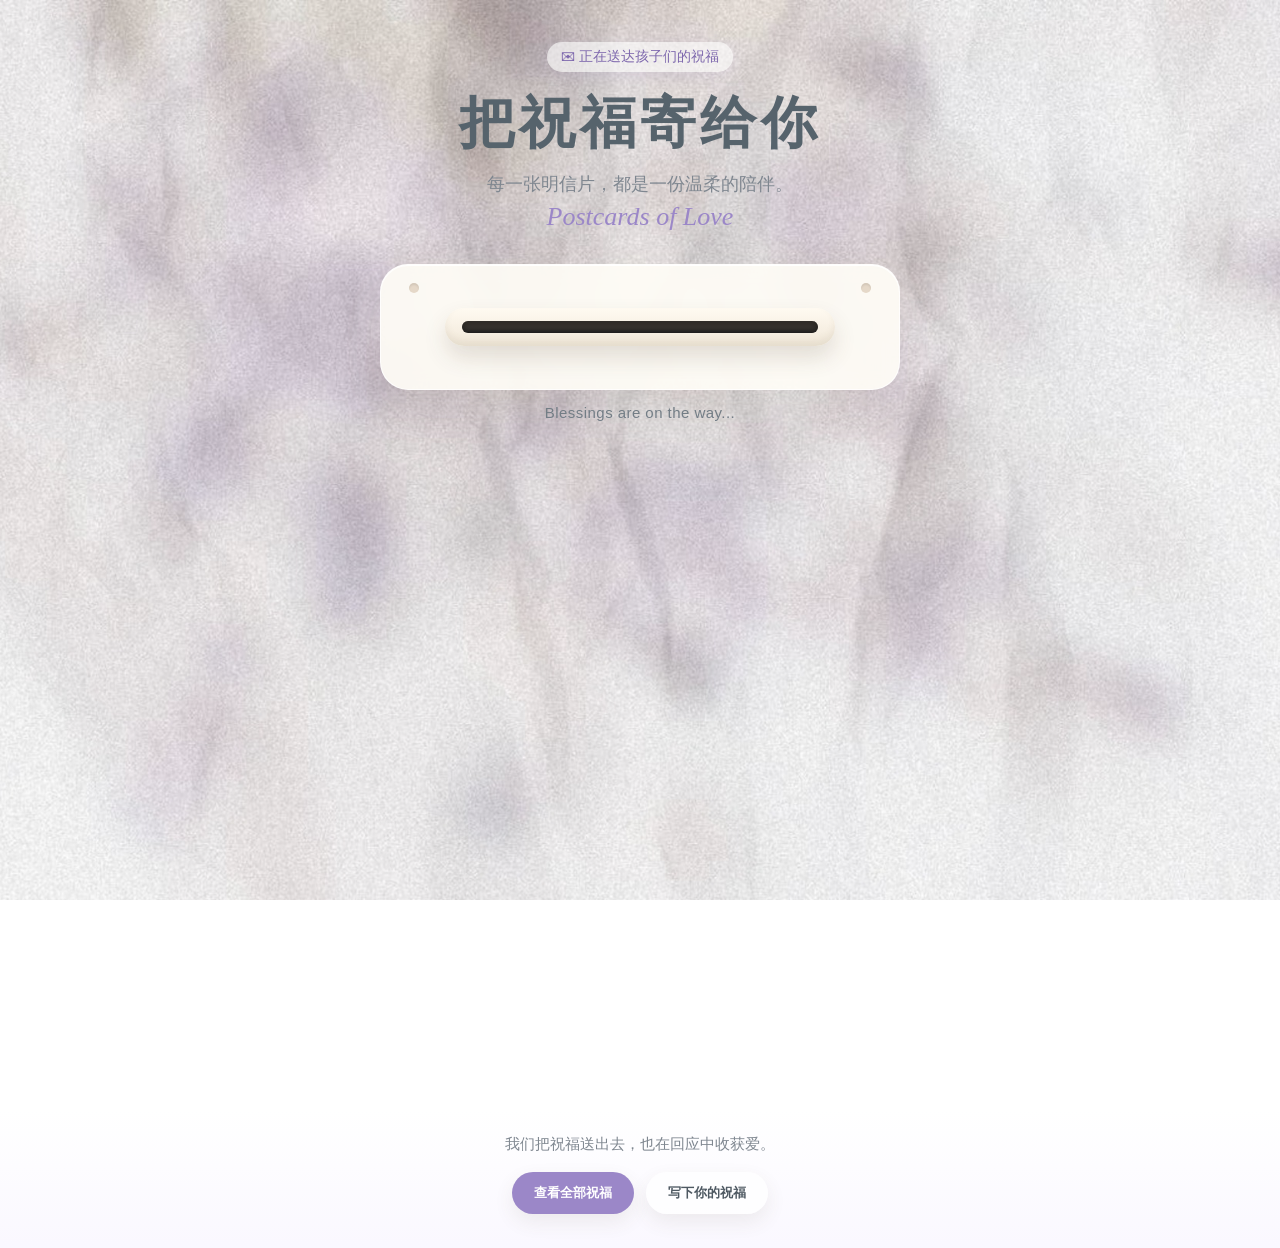
==== index.html @ 049746bd "Rename index.html.html to index.html" ====
<!DOCTYPE html>
<html lang="zh-CN">
<head>
  <meta charset="UTF-8" />
  <meta name="viewport" content="width=device-width, initial-scale=1.0, maximum-scale=1.0, user-scalable=no" />
  <title>儿童祝福明信片展示｜GitHub版</title>
  <style>
    :root {
      --bg-start: #fff8ef;
      --bg-mid: #f9e6ee;
      --bg-end: #e8f5ff;
      --text-main: #4e5962;
      --text-soft: #7f8790;
      --paper: #fffdf8;
      --accent: #9b87c8;
      --accent-2: #c7b8e8;
      --accent-deep: #7d67ad;
      --accent-light: #efe8fb;
      --shadow: 0 22px 50px rgba(91, 75, 56, .15), 0 8px 18px rgba(91, 75, 56, .08);
    }

    * { box-sizing: border-box; margin: 0; padding: 0; }
    html, body { min-height: 100%; }
    body {
      font-family: "Microsoft YaHei", "PingFang SC", "Noto Sans SC", Arial, sans-serif;
      color: var(--text-main);
      min-height: 100vh;
      overflow-x: hidden;
      background:
        linear-gradient(rgba(255,255,255,.18), rgba(255,255,255,.26)),
        url("images/background.jpg") center center / cover no-repeat fixed;
    }

    .bg-decorations {
      display: none;
    }
    .float {
      position: absolute;
      opacity: .36;
      font-size: clamp(18px, 3vw, 34px);
      animation: drift 11s ease-in-out infinite alternate;
    }
    .float:nth-child(1) { top: 14%; left: 8%; animation-delay: 0s; }
    .float:nth-child(2) { top: 24%; right: 12%; animation-delay: 1.2s; }
    .float:nth-child(3) { bottom: 23%; left: 12%; animation-delay: 2.4s; }
    .float:nth-child(4) { bottom: 30%; right: 17%; animation-delay: 3.6s; }
    .cloud {
      position: absolute; width: 160px; height: 54px; border-radius: 999px;
      background: rgba(255,255,255,.68); filter: blur(1px);
    }
    .cloud::before, .cloud::after { content: ""; position: absolute; background: inherit; border-radius: 50%; }
    .cloud::before { width: 70px; height: 70px; left: 28px; top: -30px; }
    .cloud::after { width: 86px; height: 86px; left: 78px; top: -42px; }
    .cloud.one { top: 11%; left: 15%; animation: cloudMove 18s ease-in-out infinite alternate; }
    .cloud.two { top: 20%; right: 8%; transform: scale(.65); animation: cloudMove 21s ease-in-out infinite alternate-reverse; }

    @keyframes drift {
      from { transform: translate3d(0, 0, 0) rotate(-4deg); }
      to { transform: translate3d(20px, -18px, 0) rotate(5deg); }
    }
    @keyframes cloudMove {
      from { transform: translateX(0) scale(var(--s, 1)); }
      to { transform: translateX(42px) scale(var(--s, 1)); }
    }

    .page { position: relative; z-index: 1; min-height: 100vh; display: flex; flex-direction: column; }
    header { text-align: center; padding: 42px 20px 16px; }
    .eyebrow {
      display: inline-flex; gap: 8px; align-items: center;
      padding: 6px 14px; border-radius: 999px; background: rgba(255,255,255,.6);
      color: var(--accent-deep); font-size: 14px; margin-bottom: 14px;
      box-shadow: 0 4px 14px rgba(155, 135, 200, .16);
    }
    h1 {
      font-size: clamp(32px, 5vw, 56px);
      font-weight: 700;
      letter-spacing: .08em;
      color: #56636c;
      margin-bottom: 10px;
    }
    .subtitle { color: var(--text-soft); font-size: clamp(15px, 2vw, 18px); }
    .english {
      margin-top: 6px;
      font-family: Georgia, "Times New Roman", serif;
      font-style: italic;
      color: var(--accent);
      font-size: clamp(18px, 3vw, 26px);
    }

    .mailbox-container {
      width: 100%; display: flex; flex-direction: column; align-items: center;
      position: relative; z-index: 5; margin-top: 16px;
    }
    .mailbox-board {
      width: min(520px, 86vw); height: 126px; border-radius: 28px;
      background: rgba(255,253,247,.9);
      border: 1px solid rgba(255,255,255,.8);
      box-shadow: 0 20px 50px rgba(99,84,62,.12), inset 0 1px 0 rgba(255,255,255,.95);
      position: relative; display: flex; align-items: center; justify-content: center;
      backdrop-filter: blur(8px);
    }
    .mailbox-board::before, .mailbox-board::after {
      content:""; position:absolute; top: 18px; width: 10px; height: 10px; border-radius: 50%;
      background: #e5d8c8; box-shadow: inset 0 2px 2px rgba(0,0,0,.08);
    }
    .mailbox-board::before { left: 28px; }
    .mailbox-board::after { right: 28px; }
    .slot {
      width: min(390px, 68vw); height: 38px; border-radius: 999px;
      background: linear-gradient(to bottom, #fffaf1, #f1e8d9);
      box-shadow: 0 12px 22px rgba(95,76,54,.16), inset 0 -5px 7px rgba(105,83,61,.08);
      display: flex; align-items: center; justify-content: center;
      position: relative;
    }
    .slot::after {
      content:""; width: calc(100% - 34px); height: 12px; border-radius: 999px;
      background: linear-gradient(to bottom, #554d45, #1f1e1d);
      box-shadow: inset 0 4px 5px rgba(0,0,0,.45);
    }
    .mailbox-text {
      margin-top: 14px; color: #74808a; font-size: 15px; letter-spacing: .03em;
    }

    .stage {
      position: relative; width: 100%; min-height: 690px; flex: 1; overflow: hidden;
      display: flex; justify-content: center;
    }
    .postcard {
      position: absolute;
      left: 50%; top: 0;
      width: min(520px, 88vw);
      background: var(--paper);
      border-radius: 18px;
      padding: 18px 18px 42px;
      box-shadow: var(--shadow);
      opacity: 0;
      transform: translateX(-50%) translateY(-110px) scale(.84) rotate(0deg);
      overflow: hidden;
      border: 1px solid rgba(255,255,255,.86);
      animation: postcardFlow 6.4s cubic-bezier(.2,.75,.24,1) forwards;
    }
    .postcard::before {
      content:""; position:absolute; inset:0; pointer-events:none; opacity:.22;
      background-image:
        radial-gradient(rgba(96, 72, 49, .18) .8px, transparent .8px),
        linear-gradient(120deg, rgba(255,255,255,.55), transparent 45%, rgba(255,232,196,.26));
      background-size: 8px 8px, 100% 100%;
      mix-blend-mode: multiply;
    }
    .postcard:hover { animation-play-state: paused; transform: translateX(-50%) translateY(96px) scale(1.02) rotate(var(--rot, 1deg)) !important; }
    @keyframes postcardFlow {
      0% { opacity: 0; transform: translateX(-50%) translateY(-120px) scale(.78) rotate(0deg); filter: blur(2px); }
      18% { opacity: 1; transform: translateX(-50%) translateY(42px) scale(.94) rotate(calc(var(--rot) * .55)); filter: blur(0); }
      35% { opacity: 1; transform: translateX(-50%) translateY(96px) scale(1) rotate(var(--rot)); }
      68% { opacity: 1; transform: translateX(-50%) translateY(110px) scale(1) rotate(var(--rot)); }
      100% { opacity: 0; transform: translateX(-50%) translateY(385px) scale(.9) rotate(calc(var(--rot) * 1.6)); filter: blur(.8px); }
    }
    .postcard-img-container {
      position: relative;
      width: 100%;
      aspect-ratio: 4 / 3;
      min-height: 260px;
      background: linear-gradient(135deg, #f7edf0, #eaf5fb);
      border-radius: 12px;
      overflow: hidden;
      display: flex;
      align-items: center;
      justify-content: center;
      box-shadow: inset 0 0 0 1px rgba(255,255,255,.75), inset 0 0 24px rgba(0,0,0,.04);
    }
    /* 竖版明信片适配：加载图片后 JS 会自动给容器添加 portrait-image 类，避免被裁切 */
    .postcard-img-container.portrait-image {
      aspect-ratio: auto;
      height: clamp(360px, 56vh, 520px);
    }
    .postcard-img-container.landscape-image {
      aspect-ratio: 4 / 3;
      height: auto;
    }
    .postcard-img-container img {
      width: 100%;
      height: 100%;
      object-fit: contain; /* 关键：完整显示图片，不裁切竖版明信片 */
      object-position: center;
      display: block;
      position: relative;
      z-index: 2;
    }
    .placeholder {
      position: absolute; inset: 0; display: flex; flex-direction: column; align-items: center; justify-content: center;
      gap: 10px; color: #aeb7bf; font-size: 14px; z-index: 1;
    }
    .placeholder .icon { font-size: 34px; }
    .caption-line {
      position: absolute; left: 22px; right: 22px; bottom: 13px;
      display: flex; justify-content: space-between; align-items: center;
      color: #848b91; font-size: 13px; letter-spacing: .04em;
    }
    .stamp {
      border: 1px dashed rgba(155,135,200,.75); color: var(--accent-deep); border-radius: 8px;
      padding: 4px 8px; font-size: 12px; background: rgba(255,255,255,.46);
    }

    footer {
      position: relative; z-index: 6;
      text-align: center; padding: 24px 18px 34px;
      background: linear-gradient(to top, rgba(248,245,255,.72), transparent);
    }
    .footer-text { color: var(--text-soft); font-size: 15px; margin-bottom: 18px; }
    .btn-group { display: flex; flex-wrap: wrap; justify-content: center; gap: 12px; }
    .btn {
      border: 0; border-radius: 999px; padding: 12px 22px; cursor: pointer;
      font-weight: 700; color: var(--text-main); background: rgba(255,255,255,.76);
      box-shadow: 0 8px 20px rgba(93,74,52,.09); transition: .25s ease;
    }
    .btn:hover { transform: translateY(-2px); box-shadow: 0 14px 26px rgba(93,74,52,.13); }
    .btn-primary { background: var(--accent); color: #fff; }

    .modal {
      position: fixed; inset: 0; z-index: 100; background: rgba(250,247,255,.96);
      opacity: 0; pointer-events: none; transition: opacity .28s ease;
      display: flex; flex-direction: column;
    }
    .modal.active { opacity: 1; pointer-events: auto; }
    .modal-header {
      height: 72px; display: flex; align-items: center; justify-content: space-between;
      padding: 0 24px; background: rgba(255,255,255,.76); box-shadow: 0 4px 16px rgba(0,0,0,.05);
    }
    .modal-header h2 { font-size: 22px; color: #56636c; }
    .close-btn { border: 0; background: #fff; border-radius: 50%; width: 42px; height: 42px; font-size: 22px; cursor: pointer; color: #6d747a; }
    .gallery-grid {
      overflow-y: auto; padding: 28px;
      display: grid; grid-template-columns: repeat(auto-fill, minmax(230px, 1fr)); gap: 24px;
    }
    .gallery-card {
      background: var(--paper); border-radius: 16px; padding: 12px 12px 34px;
      box-shadow: 0 16px 32px rgba(91,75,56,.12);
      position: relative; transition: transform .25s ease;
    }
    .gallery-card:hover { transform: translateY(-4px) rotate(.6deg); }
    .gallery-card .postcard-img-container { border-radius: 10px; min-height: 180px; }
    .gallery-card .postcard-img-container.portrait-image { height: 330px; min-height: 330px; }
    .gallery-card .caption-line { left: 14px; right: 14px; bottom: 9px; }

    .tips {
      display:none;
      margin: 12px auto 0;
      width: min(720px, 90vw);
      padding: 10px 14px;
      background: rgba(255,255,255,.6);
      border: 1px solid rgba(255,255,255,.8);
      border-radius: 14px;
      color: #8a7e73;
      font-size: 13px;
      line-height: 1.7;
    }

    @media (max-width: 760px) {
      header { padding-top: 32px; }
      .mailbox-board { height: 106px; border-radius: 22px; }
      .stage { min-height: 590px; }
      .postcard { width: min(330px, 86vw); padding: 12px 12px 34px; border-radius: 14px; }
      @keyframes postcardFlow {
        0% { opacity: 0; transform: translateX(-50%) translateY(-105px) scale(.78) rotate(0deg); filter: blur(2px); }
        18% { opacity: 1; transform: translateX(-50%) translateY(38px) scale(.94) rotate(calc(var(--rot) * .55)); filter: blur(0); }
        35% { opacity: 1; transform: translateX(-50%) translateY(78px) scale(1) rotate(var(--rot)); }
        68% { opacity: 1; transform: translateX(-50%) translateY(92px) scale(1) rotate(var(--rot)); }
        100% { opacity: 0; transform: translateX(-50%) translateY(330px) scale(.9) rotate(calc(var(--rot) * 1.6)); filter: blur(.8px); }
      }
      .postcard-img-container.portrait-image { height: min(56vh, 430px); min-height: 330px; }
      .gallery-card .postcard-img-container.portrait-image { height: 230px; min-height: 230px; }
      .gallery-grid { padding: 18px; grid-template-columns: repeat(auto-fill, minmax(155px, 1fr)); gap: 16px; }
      .caption-line { font-size: 11px; }
    }
  </style>
</head>
<body>
  <main class="page">
    <header>
      <div class="eyebrow">✉ 正在送达孩子们的祝福</div>
      <h1>把祝福寄给你</h1>
      <p class="subtitle">每一张明信片，都是一份温柔的陪伴。</p>
      <p class="english">Postcards of Love</p>
      <p class="tips" id="pathTip">GitHub版：请上传 index.html 和整个 images 文件夹。</p>
    </header>

    <section class="mailbox-container" aria-label="祝福邮筒口">
      <div class="mailbox-board">
        <div class="slot"></div>
      </div>
      <p class="mailbox-text">Blessings are on the way...</p>
    </section>

    <section class="stage" id="stage" aria-label="明信片动画展示区"></section>

    <footer>
      <p class="footer-text">我们把祝福送出去，也在回应中收获爱。</p>
      <div class="btn-group">
        <button class="btn btn-primary" id="btnViewAll">查看全部祝福</button>
        <button class="btn" onclick="alert('这里可以后续连接留言表单或问卷星链接。')">写下你的祝福</button>
      </div>
    </footer>
  </main>

  <section class="modal" id="modal" aria-label="全部祝福明信片">
    <div class="modal-header">
      <h2>全部祝福明信片</h2>
      <button class="close-btn" id="btnClose" aria-label="关闭">×</button>
    </div>
    <div class="gallery-grid" id="galleryGrid"></div>
  </section>

  <script>
    /*
      明信片图片数据区
      GitHub版：请上传 index.html 和整个 images 文件夹。
      - 压缩包版：图片路径为 images/1.jpg、images/2.jpg ……
      - 如果你替换图片，请保持文件名一致，或修改下方 image 字段。
      - 如果要添加更多明信片，复制一个对象继续添加即可。
    */
    const postcards = [
          {
                    "image": "images/1.jpg",
                    "from": "育英学校的小朋友",
                    "to": "儿童医院的小朋友",
                    "message": "愿你的每一天，都有阳光和笑容。",
                    "date": "2025.10.6",
                    "stamp": "LOVE",
                    "number": 1
          },
          {
                    "image": "images/2.jpg",
                    "from": "育英学校的小朋友",
                    "to": "儿童医院的小朋友",
                    "message": "愿你的每一天，都有阳光和笑容。",
                    "date": "2025.10.6",
                    "stamp": "LOVE",
                    "number": 2
          },
          {
                    "image": "images/3.jpg",
                    "from": "育英学校的小朋友",
                    "to": "儿童医院的小朋友",
                    "message": "愿你的每一天，都有阳光和笑容。",
                    "date": "2025.10.6",
                    "stamp": "LOVE",
                    "number": 3
          },
          {
                    "image": "images/4.jpg",
                    "from": "育英学校的小朋友",
                    "to": "儿童医院的小朋友",
                    "message": "愿你的每一天，都有阳光和笑容。",
                    "date": "2025.10.6",
                    "stamp": "LOVE",
                    "number": 4
          },
          {
                    "image": "images/5.jpg",
                    "from": "育英学校的小朋友",
                    "to": "儿童医院的小朋友",
                    "message": "愿你的每一天，都有阳光和笑容。",
                    "date": "2025.10.6",
                    "stamp": "LOVE",
                    "number": 5
          },
          {
                    "image": "images/6.jpg",
                    "from": "育英学校的小朋友",
                    "to": "儿童医院的小朋友",
                    "message": "愿你的每一天，都有阳光和笑容。",
                    "date": "2025.10.6",
                    "stamp": "LOVE",
                    "number": 6
          },
          {
                    "image": "images/7.jpg",
                    "from": "育英学校的小朋友",
                    "to": "儿童医院的小朋友",
                    "message": "愿你的每一天，都有阳光和笑容。",
                    "date": "2025.10.6",
                    "stamp": "LOVE",
                    "number": 7
          },
          {
                    "image": "images/8.jpg",
                    "from": "育英学校的小朋友",
                    "to": "儿童医院的小朋友",
                    "message": "愿你的每一天，都有阳光和笑容。",
                    "date": "2025.10.6",
                    "stamp": "LOVE",
                    "number": 8
          },
          {
                    "image": "images/9.jpg",
                    "from": "育英学校的小朋友",
                    "to": "儿童医院的小朋友",
                    "message": "愿你的每一天，都有阳光和笑容。",
                    "date": "2025.10.6",
                    "stamp": "LOVE",
                    "number": 9
          },
          {
                    "image": "images/10.jpg",
                    "from": "育英学校的小朋友",
                    "to": "儿童医院的小朋友",
                    "message": "愿你的每一天，都有阳光和笑容。",
                    "date": "2025.10.6",
                    "stamp": "LOVE",
                    "number": 10
          },
          {
                    "image": "images/11.jpg",
                    "from": "育英学校的小朋友",
                    "to": "儿童医院的小朋友",
                    "message": "愿你的每一天，都有阳光和笑容。",
                    "date": "2025.10.6",
                    "stamp": "LOVE",
                    "number": 11
          },
          {
                    "image": "images/12.jpg",
                    "from": "育英学校的小朋友",
                    "to": "儿童医院的小朋友",
                    "message": "愿你的每一天，都有阳光和笑容。",
                    "date": "2025.10.6",
                    "stamp": "LOVE",
                    "number": 12
          },
          {
                    "image": "images/13.jpg",
                    "from": "育英学校的小朋友",
                    "to": "儿童医院的小朋友",
                    "message": "愿你的每一天，都有阳光和笑容。",
                    "date": "2025.10.6",
                    "stamp": "LOVE",
                    "number": 13
          },
          {
                    "image": "images/14.jpg",
                    "from": "育英学校的小朋友",
                    "to": "儿童医院的小朋友",
                    "message": "愿你的每一天，都有阳光和笑容。",
                    "date": "2025.10.6",
                    "stamp": "LOVE",
                    "number": 14
          },
          {
                    "image": "images/15.jpg",
                    "from": "育英学校的小朋友",
                    "to": "儿童医院的小朋友",
                    "message": "愿你的每一天，都有阳光和笑容。",
                    "date": "2025.10.6",
                    "stamp": "LOVE",
                    "number": 15
          },
          {
                    "image": "images/16.jpg",
                    "from": "育英学校的小朋友",
                    "to": "儿童医院的小朋友",
                    "message": "愿你的每一天，都有阳光和笑容。",
                    "date": "2025.10.6",
                    "stamp": "LOVE",
                    "number": 16
          },
          {
                    "image": "images/17.jpg",
                    "from": "育英学校的小朋友",
                    "to": "儿童医院的小朋友",
                    "message": "愿你的每一天，都有阳光和笑容。",
                    "date": "2025.10.6",
                    "stamp": "LOVE",
                    "number": 17
          },
          {
                    "image": "images/18.jpg",
                    "from": "育英学校的小朋友",
                    "to": "儿童医院的小朋友",
                    "message": "愿你的每一天，都有阳光和笑容。",
                    "date": "2025.10.6",
                    "stamp": "LOVE",
                    "number": 18
          },
          {
                    "image": "images/19.jpg",
                    "from": "育英学校的小朋友",
                    "to": "儿童医院的小朋友",
                    "message": "愿你的每一天，都有阳光和笑容。",
                    "date": "2025.10.6",
                    "stamp": "LOVE",
                    "number": 19
          },
          {
                    "image": "images/20.jpg",
                    "from": "育英学校的小朋友",
                    "to": "儿童医院的小朋友",
                    "message": "愿你的每一天，都有阳光和笑容。",
                    "date": "2025.10.6",
                    "stamp": "LOVE",
                    "number": 20
          },
          {
                    "image": "images/21.jpg",
                    "from": "育英学校的小朋友",
                    "to": "儿童医院的小朋友",
                    "message": "愿你的每一天，都有阳光和笑容。",
                    "date": "2025.10.6",
                    "stamp": "LOVE",
                    "number": 21
          },
          {
                    "image": "images/22.jpg",
                    "from": "育英学校的小朋友",
                    "to": "儿童医院的小朋友",
                    "message": "愿你的每一天，都有阳光和笑容。",
                    "date": "2025.10.6",
                    "stamp": "LOVE",
                    "number": 22
          },
          {
                    "image": "images/23.jpg",
                    "from": "育英学校的小朋友",
                    "to": "儿童医院的小朋友",
                    "message": "愿你的每一天，都有阳光和笑容。",
                    "date": "2025.10.6",
                    "stamp": "LOVE",
                    "number": 23
          },
          {
                    "image": "images/24.jpg",
                    "from": "育英学校的小朋友",
                    "to": "儿童医院的小朋友",
                    "message": "愿你的每一天，都有阳光和笑容。",
                    "date": "2025.10.6",
                    "stamp": "LOVE",
                    "number": 24
          },
          {
                    "image": "images/26.jpg",
                    "from": "育英学校的小朋友",
                    "to": "儿童医院的小朋友",
                    "message": "愿你的每一天，都有阳光和笑容。",
                    "date": "2025.10.6",
                    "stamp": "LOVE",
                    "number": 26
          },
          {
                    "image": "images/27.jpg",
                    "from": "育英学校的小朋友",
                    "to": "儿童医院的小朋友",
                    "message": "愿你的每一天，都有阳光和笑容。",
                    "date": "2025.10.6",
                    "stamp": "LOVE",
                    "number": 27
          },
          {
                    "image": "images/28.jpg",
                    "from": "育英学校的小朋友",
                    "to": "儿童医院的小朋友",
                    "message": "愿你的每一天，都有阳光和笑容。",
                    "date": "2025.10.6",
                    "stamp": "LOVE",
                    "number": 28
          },
          {
                    "image": "images/29.jpg",
                    "from": "育英学校的小朋友",
                    "to": "儿童医院的小朋友",
                    "message": "愿你的每一天，都有阳光和笑容。",
                    "date": "2025.10.6",
                    "stamp": "LOVE",
                    "number": 29
          },
          {
                    "image": "images/30.jpg",
                    "from": "育英学校的小朋友",
                    "to": "儿童医院的小朋友",
                    "message": "愿你的每一天，都有阳光和笑容。",
                    "date": "2025.10.6",
                    "stamp": "LOVE",
                    "number": 30
          },
          {
                    "image": "images/31.jpg",
                    "from": "育英学校的小朋友",
                    "to": "儿童医院的小朋友",
                    "message": "愿你的每一天，都有阳光和笑容。",
                    "date": "2025.10.6",
                    "stamp": "LOVE",
                    "number": 31
          },
          {
                    "image": "images/32.jpg",
                    "from": "育英学校的小朋友",
                    "to": "儿童医院的小朋友",
                    "message": "愿你的每一天，都有阳光和笑容。",
                    "date": "2025.10.6",
                    "stamp": "LOVE",
                    "number": 32
          },
          {
                    "image": "images/33.jpg",
                    "from": "育英学校的小朋友",
                    "to": "儿童医院的小朋友",
                    "message": "愿你的每一天，都有阳光和笑容。",
                    "date": "2025.10.6",
                    "stamp": "LOVE",
                    "number": 33
          },
          {
                    "image": "images/34.jpg",
                    "from": "育英学校的小朋友",
                    "to": "儿童医院的小朋友",
                    "message": "愿你的每一天，都有阳光和笑容。",
                    "date": "2025.10.6",
                    "stamp": "LOVE",
                    "number": 34
          },
          {
                    "image": "images/35.jpg",
                    "from": "育英学校的小朋友",
                    "to": "儿童医院的小朋友",
                    "message": "愿你的每一天，都有阳光和笑容。",
                    "date": "2025.10.6",
                    "stamp": "LOVE",
                    "number": 35
          },
          {
                    "image": "images/36.jpg",
                    "from": "育英学校的小朋友",
                    "to": "儿童医院的小朋友",
                    "message": "愿你的每一天，都有阳光和笑容。",
                    "date": "2025.10.6",
                    "stamp": "LOVE",
                    "number": 36
          },
          {
                    "image": "images/37.jpg",
                    "from": "育英学校的小朋友",
                    "to": "儿童医院的小朋友",
                    "message": "愿你的每一天，都有阳光和笑容。",
                    "date": "2025.10.6",
                    "stamp": "LOVE",
                    "number": 37
          },
          {
                    "image": "images/38.jpg",
                    "from": "育英学校的小朋友",
                    "to": "儿童医院的小朋友",
                    "message": "愿你的每一天，都有阳光和笑容。",
                    "date": "2025.10.6",
                    "stamp": "LOVE",
                    "number": 38
          },
          {
                    "image": "images/39.jpg",
                    "from": "育英学校的小朋友",
                    "to": "儿童医院的小朋友",
                    "message": "愿你的每一天，都有阳光和笑容。",
                    "date": "2025.10.6",
                    "stamp": "LOVE",
                    "number": 39
          },
          {
                    "image": "images/40.jpg",
                    "from": "育英学校的小朋友",
                    "to": "儿童医院的小朋友",
                    "message": "愿你的每一天，都有阳光和笑容。",
                    "date": "2025.10.6",
                    "stamp": "LOVE",
                    "number": 40
          }
];

    const stage = document.getElementById('stage');
    const modal = document.getElementById('modal');
    const galleryGrid = document.getElementById('galleryGrid');
    const btnViewAll = document.getElementById('btnViewAll');
    const btnClose = document.getElementById('btnClose');
    const pathTip = document.getElementById('pathTip');

    let currentIndex = 0;
    let timer = null;
    const intervalMs = 2800; // 在这里调整明信片出现间隔，数值越小出现越快

    function createImageBlock(data) {
      const wrap = document.createElement('div');
      wrap.className = 'postcard-img-container';
      wrap.innerHTML = `
        <div class="placeholder"><div class="icon">✉</div><div>图片未加载，请检查 images 文件夹</div></div>
        <img src="${data.image}" alt="儿童祝福明信片 ${data.number || ''}" loading="eager">
      `;
      const img = wrap.querySelector('img');
      img.addEventListener('error', () => {
        img.style.display = 'none';
        pathTip.style.display = 'block';
      });
      img.addEventListener('load', () => {
        img.style.display = 'block';
        // 自动判断横版/竖版：竖版明信片完整显示，不再被裁切
        wrap.classList.remove('portrait-image', 'landscape-image');
        if (img.naturalHeight > img.naturalWidth * 1.08) {
          wrap.classList.add('portrait-image');
        } else {
          wrap.classList.add('landscape-image');
        }
      });
      return wrap;
    }

    function createPostcard(data, gallery = false) {
      const card = document.createElement('article');
      card.className = gallery ? 'gallery-card' : 'postcard';
      const rot = ((Math.random() * 6) - 3).toFixed(2) + 'deg';
      card.style.setProperty('--rot', rot);
      card.appendChild(createImageBlock(data));

      const caption = document.createElement('div');
      caption.className = 'caption-line';
      caption.innerHTML = `<span>FROM：${data.from || '孩子们'}</span><span class="stamp">${data.stamp || 'LOVE'}</span>`;
      card.appendChild(caption);
      return card;
    }

    function showNextPostcard() {
      if (!postcards.length) return;
      const data = postcards[currentIndex];
      const card = createPostcard(data, false);
      stage.appendChild(card);
      setTimeout(() => {
        if (card && card.parentNode) card.parentNode.removeChild(card);
      }, 6700);
      currentIndex = (currentIndex + 1) % postcards.length;
    }

    function startLoop() {
      stopLoop();
      showNextPostcard();
      timer = setInterval(showNextPostcard, intervalMs);
    }

    function stopLoop() {
      if (timer) clearInterval(timer);
      timer = null;
    }

    function openGallery() {
      stopLoop();
      galleryGrid.innerHTML = '';
      postcards.forEach((data) => galleryGrid.appendChild(createPostcard(data, true)));
      modal.classList.add('active');
    }

    function closeGallery() {
      modal.classList.remove('active');
      startLoop();
    }

    btnViewAll.addEventListener('click', openGallery);
    btnClose.addEventListener('click', closeGallery);
    modal.addEventListener('click', (event) => {
      if (event.target === modal) closeGallery();
    });
    document.addEventListener('keydown', (event) => {
      if (event.key === 'Escape' && modal.classList.contains('active')) closeGallery();
    });

    document.addEventListener('DOMContentLoaded', startLoop);
  </script>
</body>
</html>
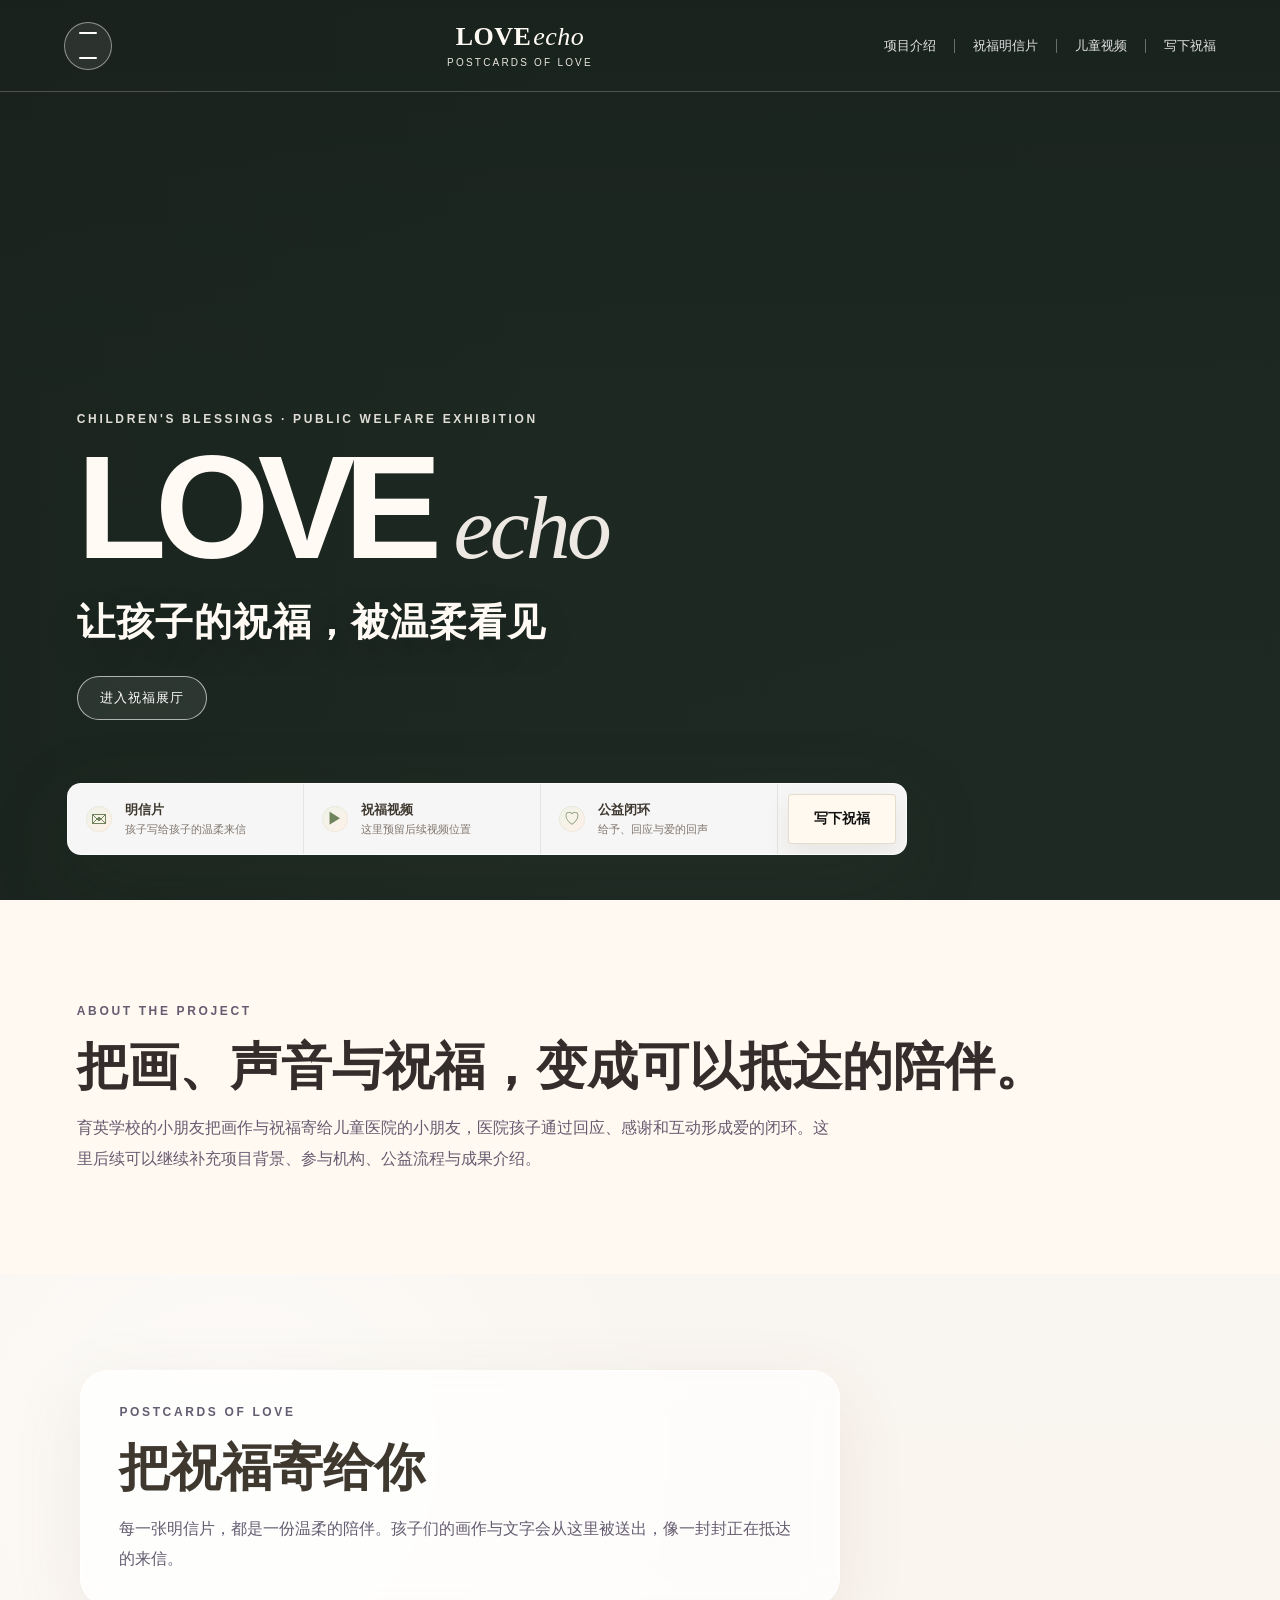
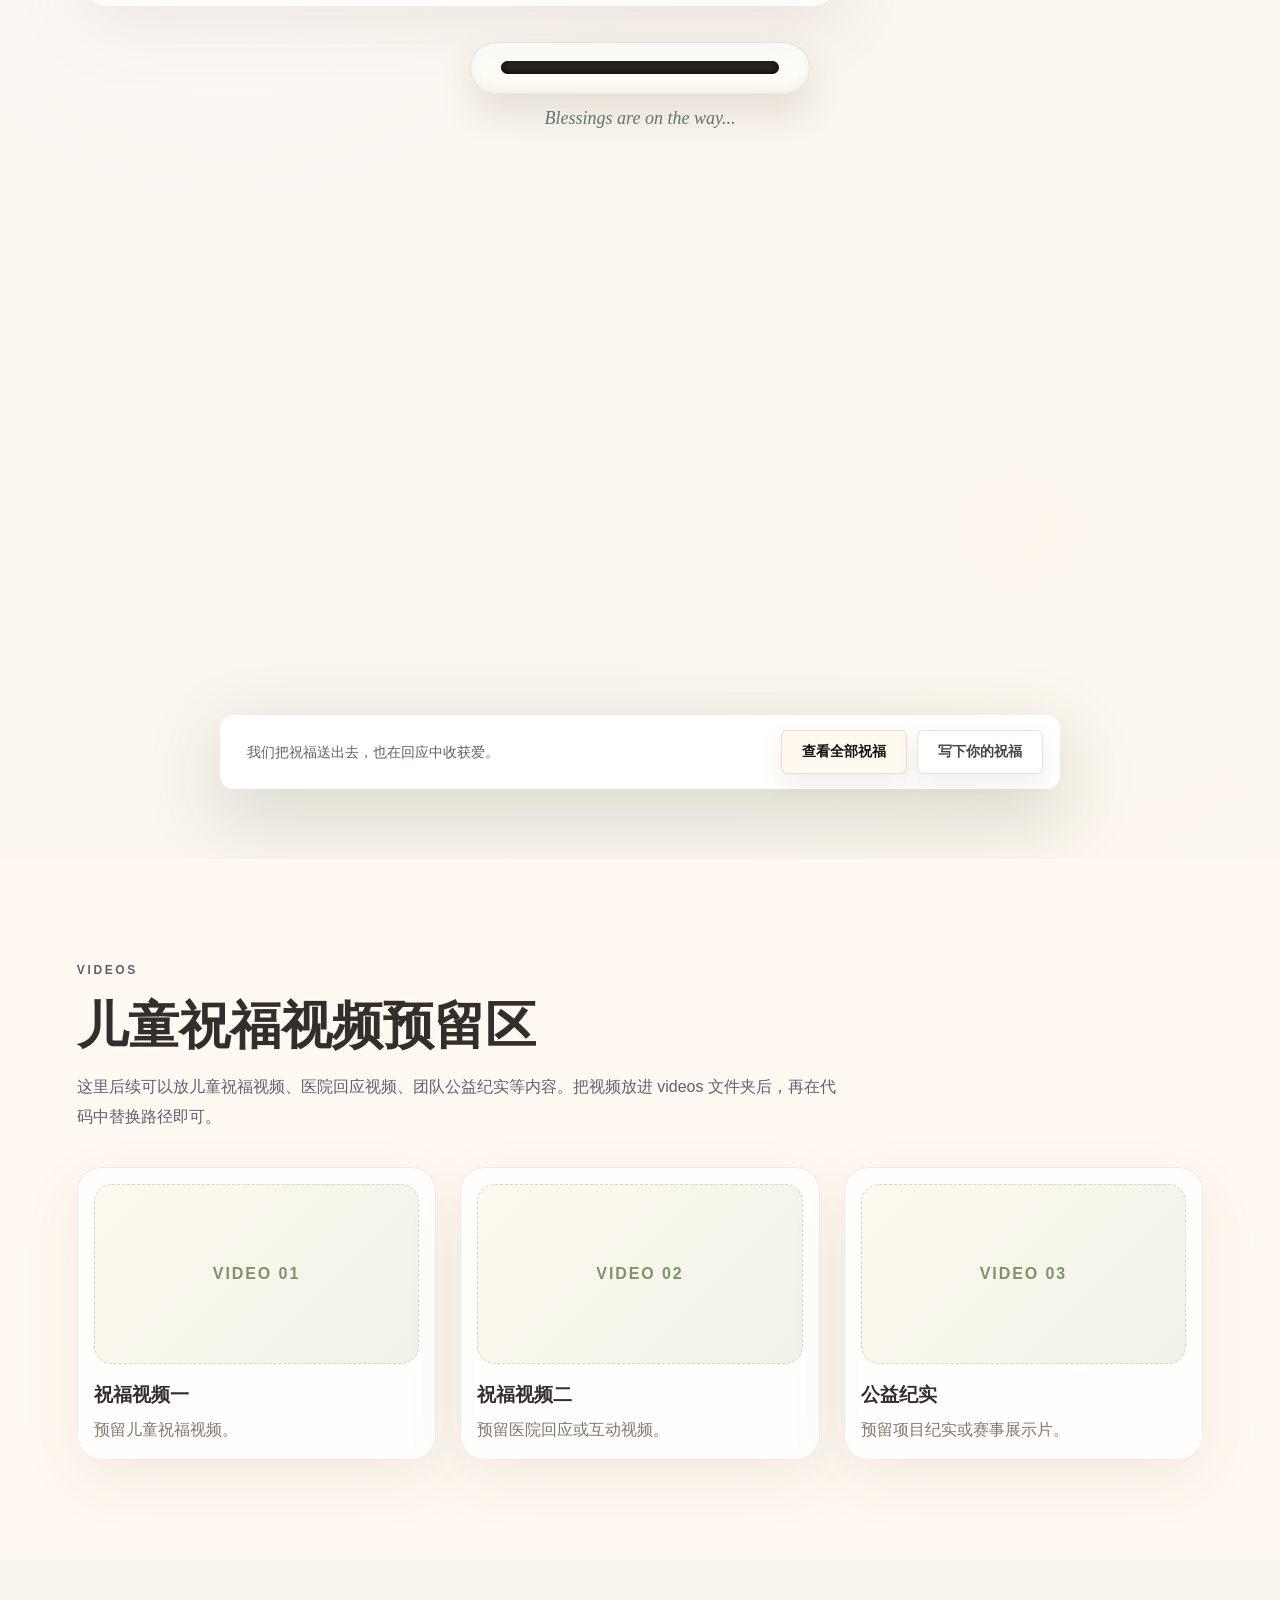
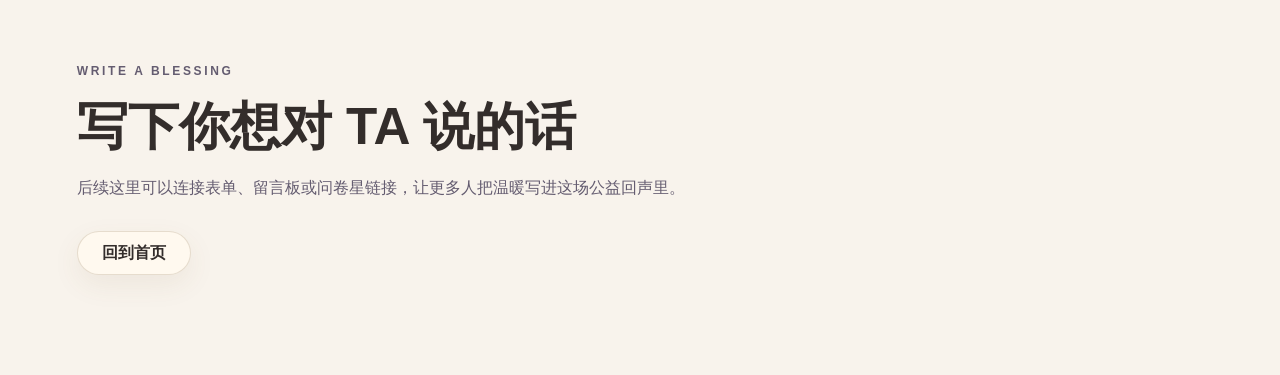
==== commit 0893288a: "Add files via upload" ====
--- a/index.html
+++ b/index.html
@@ -2,770 +2,126 @@
 <html lang="zh-CN">
 <head>
   <meta charset="UTF-8" />
-  <meta name="viewport" content="width=device-width, initial-scale=1.0, maximum-scale=1.0, user-scalable=no" />
-  <title>儿童祝福明信片展示｜GitHub版</title>
-  <style>
-    :root {
-      --bg-start: #fff8ef;
-      --bg-mid: #f9e6ee;
-      --bg-end: #e8f5ff;
-      --text-main: #4e5962;
-      --text-soft: #7f8790;
-      --paper: #fffdf8;
-      --accent: #9b87c8;
-      --accent-2: #c7b8e8;
-      --accent-deep: #7d67ad;
-      --accent-light: #efe8fb;
-      --shadow: 0 22px 50px rgba(91, 75, 56, .15), 0 8px 18px rgba(91, 75, 56, .08);
-    }
-
-    * { box-sizing: border-box; margin: 0; padding: 0; }
-    html, body { min-height: 100%; }
-    body {
-      font-family: "Microsoft YaHei", "PingFang SC", "Noto Sans SC", Arial, sans-serif;
-      color: var(--text-main);
-      min-height: 100vh;
-      overflow-x: hidden;
-      background:
-        linear-gradient(rgba(255,255,255,.18), rgba(255,255,255,.26)),
-        url("images/background.jpg") center center / cover no-repeat fixed;
-    }
-
-    .bg-decorations {
-      display: none;
-    }
-    .float {
-      position: absolute;
-      opacity: .36;
-      font-size: clamp(18px, 3vw, 34px);
-      animation: drift 11s ease-in-out infinite alternate;
-    }
-    .float:nth-child(1) { top: 14%; left: 8%; animation-delay: 0s; }
-    .float:nth-child(2) { top: 24%; right: 12%; animation-delay: 1.2s; }
-    .float:nth-child(3) { bottom: 23%; left: 12%; animation-delay: 2.4s; }
-    .float:nth-child(4) { bottom: 30%; right: 17%; animation-delay: 3.6s; }
-    .cloud {
-      position: absolute; width: 160px; height: 54px; border-radius: 999px;
-      background: rgba(255,255,255,.68); filter: blur(1px);
-    }
-    .cloud::before, .cloud::after { content: ""; position: absolute; background: inherit; border-radius: 50%; }
-    .cloud::before { width: 70px; height: 70px; left: 28px; top: -30px; }
-    .cloud::after { width: 86px; height: 86px; left: 78px; top: -42px; }
-    .cloud.one { top: 11%; left: 15%; animation: cloudMove 18s ease-in-out infinite alternate; }
-    .cloud.two { top: 20%; right: 8%; transform: scale(.65); animation: cloudMove 21s ease-in-out infinite alternate-reverse; }
-
-    @keyframes drift {
-      from { transform: translate3d(0, 0, 0) rotate(-4deg); }
-      to { transform: translate3d(20px, -18px, 0) rotate(5deg); }
-    }
-    @keyframes cloudMove {
-      from { transform: translateX(0) scale(var(--s, 1)); }
-      to { transform: translateX(42px) scale(var(--s, 1)); }
-    }
-
-    .page { position: relative; z-index: 1; min-height: 100vh; display: flex; flex-direction: column; }
-    header { text-align: center; padding: 42px 20px 16px; }
-    .eyebrow {
-      display: inline-flex; gap: 8px; align-items: center;
-      padding: 6px 14px; border-radius: 999px; background: rgba(255,255,255,.6);
-      color: var(--accent-deep); font-size: 14px; margin-bottom: 14px;
-      box-shadow: 0 4px 14px rgba(155, 135, 200, .16);
-    }
-    h1 {
-      font-size: clamp(32px, 5vw, 56px);
-      font-weight: 700;
-      letter-spacing: .08em;
-      color: #56636c;
-      margin-bottom: 10px;
-    }
-    .subtitle { color: var(--text-soft); font-size: clamp(15px, 2vw, 18px); }
-    .english {
-      margin-top: 6px;
-      font-family: Georgia, "Times New Roman", serif;
-      font-style: italic;
-      color: var(--accent);
-      font-size: clamp(18px, 3vw, 26px);
-    }
-
-    .mailbox-container {
-      width: 100%; display: flex; flex-direction: column; align-items: center;
-      position: relative; z-index: 5; margin-top: 16px;
-    }
-    .mailbox-board {
-      width: min(520px, 86vw); height: 126px; border-radius: 28px;
-      background: rgba(255,253,247,.9);
-      border: 1px solid rgba(255,255,255,.8);
-      box-shadow: 0 20px 50px rgba(99,84,62,.12), inset 0 1px 0 rgba(255,255,255,.95);
-      position: relative; display: flex; align-items: center; justify-content: center;
-      backdrop-filter: blur(8px);
-    }
-    .mailbox-board::before, .mailbox-board::after {
-      content:""; position:absolute; top: 18px; width: 10px; height: 10px; border-radius: 50%;
-      background: #e5d8c8; box-shadow: inset 0 2px 2px rgba(0,0,0,.08);
-    }
-    .mailbox-board::before { left: 28px; }
-    .mailbox-board::after { right: 28px; }
-    .slot {
-      width: min(390px, 68vw); height: 38px; border-radius: 999px;
-      background: linear-gradient(to bottom, #fffaf1, #f1e8d9);
-      box-shadow: 0 12px 22px rgba(95,76,54,.16), inset 0 -5px 7px rgba(105,83,61,.08);
-      display: flex; align-items: center; justify-content: center;
-      position: relative;
-    }
-    .slot::after {
-      content:""; width: calc(100% - 34px); height: 12px; border-radius: 999px;
-      background: linear-gradient(to bottom, #554d45, #1f1e1d);
-      box-shadow: inset 0 4px 5px rgba(0,0,0,.45);
-    }
-    .mailbox-text {
-      margin-top: 14px; color: #74808a; font-size: 15px; letter-spacing: .03em;
-    }
-
-    .stage {
-      position: relative; width: 100%; min-height: 690px; flex: 1; overflow: hidden;
-      display: flex; justify-content: center;
-    }
-    .postcard {
-      position: absolute;
-      left: 50%; top: 0;
-      width: min(520px, 88vw);
-      background: var(--paper);
-      border-radius: 18px;
-      padding: 18px 18px 42px;
-      box-shadow: var(--shadow);
-      opacity: 0;
-      transform: translateX(-50%) translateY(-110px) scale(.84) rotate(0deg);
-      overflow: hidden;
-      border: 1px solid rgba(255,255,255,.86);
-      animation: postcardFlow 6.4s cubic-bezier(.2,.75,.24,1) forwards;
-    }
-    .postcard::before {
-      content:""; position:absolute; inset:0; pointer-events:none; opacity:.22;
-      background-image:
-        radial-gradient(rgba(96, 72, 49, .18) .8px, transparent .8px),
-        linear-gradient(120deg, rgba(255,255,255,.55), transparent 45%, rgba(255,232,196,.26));
-      background-size: 8px 8px, 100% 100%;
-      mix-blend-mode: multiply;
-    }
-    .postcard:hover { animation-play-state: paused; transform: translateX(-50%) translateY(96px) scale(1.02) rotate(var(--rot, 1deg)) !important; }
-    @keyframes postcardFlow {
-      0% { opacity: 0; transform: translateX(-50%) translateY(-120px) scale(.78) rotate(0deg); filter: blur(2px); }
-      18% { opacity: 1; transform: translateX(-50%) translateY(42px) scale(.94) rotate(calc(var(--rot) * .55)); filter: blur(0); }
-      35% { opacity: 1; transform: translateX(-50%) translateY(96px) scale(1) rotate(var(--rot)); }
-      68% { opacity: 1; transform: translateX(-50%) translateY(110px) scale(1) rotate(var(--rot)); }
-      100% { opacity: 0; transform: translateX(-50%) translateY(385px) scale(.9) rotate(calc(var(--rot) * 1.6)); filter: blur(.8px); }
-    }
-    .postcard-img-container {
-      position: relative;
-      width: 100%;
-      aspect-ratio: 4 / 3;
-      min-height: 260px;
-      background: linear-gradient(135deg, #f7edf0, #eaf5fb);
-      border-radius: 12px;
-      overflow: hidden;
-      display: flex;
-      align-items: center;
-      justify-content: center;
-      box-shadow: inset 0 0 0 1px rgba(255,255,255,.75), inset 0 0 24px rgba(0,0,0,.04);
-    }
-    /* 竖版明信片适配：加载图片后 JS 会自动给容器添加 portrait-image 类，避免被裁切 */
-    .postcard-img-container.portrait-image {
-      aspect-ratio: auto;
-      height: clamp(360px, 56vh, 520px);
-    }
-    .postcard-img-container.landscape-image {
-      aspect-ratio: 4 / 3;
-      height: auto;
-    }
-    .postcard-img-container img {
-      width: 100%;
-      height: 100%;
-      object-fit: contain; /* 关键：完整显示图片，不裁切竖版明信片 */
-      object-position: center;
-      display: block;
-      position: relative;
-      z-index: 2;
-    }
-    .placeholder {
-      position: absolute; inset: 0; display: flex; flex-direction: column; align-items: center; justify-content: center;
-      gap: 10px; color: #aeb7bf; font-size: 14px; z-index: 1;
-    }
-    .placeholder .icon { font-size: 34px; }
-    .caption-line {
-      position: absolute; left: 22px; right: 22px; bottom: 13px;
-      display: flex; justify-content: space-between; align-items: center;
-      color: #848b91; font-size: 13px; letter-spacing: .04em;
-    }
-    .stamp {
-      border: 1px dashed rgba(155,135,200,.75); color: var(--accent-deep); border-radius: 8px;
-      padding: 4px 8px; font-size: 12px; background: rgba(255,255,255,.46);
-    }
-
-    footer {
-      position: relative; z-index: 6;
-      text-align: center; padding: 24px 18px 34px;
-      background: linear-gradient(to top, rgba(248,245,255,.72), transparent);
-    }
-    .footer-text { color: var(--text-soft); font-size: 15px; margin-bottom: 18px; }
-    .btn-group { display: flex; flex-wrap: wrap; justify-content: center; gap: 12px; }
-    .btn {
-      border: 0; border-radius: 999px; padding: 12px 22px; cursor: pointer;
-      font-weight: 700; color: var(--text-main); background: rgba(255,255,255,.76);
-      box-shadow: 0 8px 20px rgba(93,74,52,.09); transition: .25s ease;
-    }
-    .btn:hover { transform: translateY(-2px); box-shadow: 0 14px 26px rgba(93,74,52,.13); }
-    .btn-primary { background: var(--accent); color: #fff; }
-
-    .modal {
-      position: fixed; inset: 0; z-index: 100; background: rgba(250,247,255,.96);
-      opacity: 0; pointer-events: none; transition: opacity .28s ease;
-      display: flex; flex-direction: column;
-    }
-    .modal.active { opacity: 1; pointer-events: auto; }
-    .modal-header {
-      height: 72px; display: flex; align-items: center; justify-content: space-between;
-      padding: 0 24px; background: rgba(255,255,255,.76); box-shadow: 0 4px 16px rgba(0,0,0,.05);
-    }
-    .modal-header h2 { font-size: 22px; color: #56636c; }
-    .close-btn { border: 0; background: #fff; border-radius: 50%; width: 42px; height: 42px; font-size: 22px; cursor: pointer; color: #6d747a; }
-    .gallery-grid {
-      overflow-y: auto; padding: 28px;
-      display: grid; grid-template-columns: repeat(auto-fill, minmax(230px, 1fr)); gap: 24px;
-    }
-    .gallery-card {
-      background: var(--paper); border-radius: 16px; padding: 12px 12px 34px;
-      box-shadow: 0 16px 32px rgba(91,75,56,.12);
-      position: relative; transition: transform .25s ease;
-    }
-    .gallery-card:hover { transform: translateY(-4px) rotate(.6deg); }
-    .gallery-card .postcard-img-container { border-radius: 10px; min-height: 180px; }
-    .gallery-card .postcard-img-container.portrait-image { height: 330px; min-height: 330px; }
-    .gallery-card .caption-line { left: 14px; right: 14px; bottom: 9px; }
-
-    .tips {
-      display:none;
-      margin: 12px auto 0;
-      width: min(720px, 90vw);
-      padding: 10px 14px;
-      background: rgba(255,255,255,.6);
-      border: 1px solid rgba(255,255,255,.8);
-      border-radius: 14px;
-      color: #8a7e73;
-      font-size: 13px;
-      line-height: 1.7;
-    }
-
-    @media (max-width: 760px) {
-      header { padding-top: 32px; }
-      .mailbox-board { height: 106px; border-radius: 22px; }
-      .stage { min-height: 590px; }
-      .postcard { width: min(330px, 86vw); padding: 12px 12px 34px; border-radius: 14px; }
-      @keyframes postcardFlow {
-        0% { opacity: 0; transform: translateX(-50%) translateY(-105px) scale(.78) rotate(0deg); filter: blur(2px); }
-        18% { opacity: 1; transform: translateX(-50%) translateY(38px) scale(.94) rotate(calc(var(--rot) * .55)); filter: blur(0); }
-        35% { opacity: 1; transform: translateX(-50%) translateY(78px) scale(1) rotate(var(--rot)); }
-        68% { opacity: 1; transform: translateX(-50%) translateY(92px) scale(1) rotate(var(--rot)); }
-        100% { opacity: 0; transform: translateX(-50%) translateY(330px) scale(.9) rotate(calc(var(--rot) * 1.6)); filter: blur(.8px); }
-      }
-      .postcard-img-container.portrait-image { height: min(56vh, 430px); min-height: 330px; }
-      .gallery-card .postcard-img-container.portrait-image { height: 230px; min-height: 230px; }
-      .gallery-grid { padding: 18px; grid-template-columns: repeat(auto-fill, minmax(155px, 1fr)); gap: 16px; }
-      .caption-line { font-size: 11px; }
-    }
-  </style>
+  <meta name="viewport" content="width=device-width, initial-scale=1.0" />
+  <title>爱有回声 · 儿童祝福公益展</title>
+  <link rel="stylesheet" href="css/style.css" />
 </head>
 <body>
-  <main class="page">
-    <header>
-      <div class="eyebrow">✉ 正在送达孩子们的祝福</div>
-      <h1>把祝福寄给你</h1>
-      <p class="subtitle">每一张明信片，都是一份温柔的陪伴。</p>
-      <p class="english">Postcards of Love</p>
-      <p class="tips" id="pathTip">GitHub版：请上传 index.html 和整个 images 文件夹。</p>
-    </header>
+  <main class="site-shell">
+    <!-- 01 首页：已经定稿的首页风格 -->
+    <section class="hero" id="home">
+      <div class="hero-bg" aria-hidden="true"></div>
+      <div class="hero-overlay" aria-hidden="true"></div>
 
-    <section class="mailbox-container" aria-label="祝福邮筒口">
-      <div class="mailbox-board">
-        <div class="slot"></div>
+      <header class="topbar">
+        <button class="menu-btn" aria-label="打开菜单">
+          <span></span><span></span>
+        </button>
+
+        <a class="brand" href="#home" aria-label="爱有回声首页">
+          <span class="brand-main">LOVE<span>echo</span></span>
+          <span class="brand-sub">POSTCARDS OF LOVE</span>
+        </a>
+
+        <nav class="nav-links" aria-label="首页导航">
+          <a href="#project">项目介绍</a>
+          <span class="divider"></span>
+          <a href="#postcards">祝福明信片</a>
+          <span class="divider"></span>
+          <a href="#videos">儿童视频</a>
+          <span class="divider"></span>
+          <a href="#write">写下祝福</a>
+        </nav>
+      </header>
+
+      <div class="hero-copy">
+        <p class="eyebrow">CHILDREN'S BLESSINGS · PUBLIC WELFARE EXHIBITION</p>
+        <h1><span class="hero-title-strong">LOVE</span><span class="hero-title-script">echo</span></h1>
+        <p class="hero-slogan">让孩子的祝福，被温柔看见</p>
+        <a class="outline-btn" href="#postcards">进入祝福展厅</a>
       </div>
-      <p class="mailbox-text">Blessings are on the way...</p>
+
+      <div class="quick-panel" aria-label="网页核心内容入口">
+        <a class="quick-item" href="#postcards">
+          <span class="quick-icon">✉</span>
+          <span><b>明信片</b><small>孩子写给孩子的温柔来信</small></span>
+        </a>
+        <a class="quick-item" href="#videos">
+          <span class="quick-icon">▶</span>
+          <span><b>祝福视频</b><small>这里预留后续视频位置</small></span>
+        </a>
+        <a class="quick-item" href="#project">
+          <span class="quick-icon">♡</span>
+          <span><b>公益闭环</b><small>给予、回应与爱的回声</small></span>
+        </a>
+        <a class="quick-search" href="#write">写下祝福</a>
+      </div>
     </section>
 
-    <section class="stage" id="stage" aria-label="明信片动画展示区"></section>
+    <!-- 02 项目介绍：后续可继续精修 -->
+    <section class="section intro" id="project">
+      <p class="section-kicker">ABOUT THE PROJECT</p>
+      <h2>把画、声音与祝福，变成可以抵达的陪伴。</h2>
+      <p>育英学校的小朋友把画作与祝福寄给儿童医院的小朋友，医院孩子通过回应、感谢和互动形成爱的闭环。这里后续可以继续补充项目背景、参与机构、公益流程与成果介绍。</p>
+    </section>
 
-    <footer>
-      <p class="footer-text">我们把祝福送出去，也在回应中收获爱。</p>
-      <div class="btn-group">
-        <button class="btn btn-primary" id="btnViewAll">查看全部祝福</button>
-        <button class="btn" onclick="alert('这里可以后续连接留言表单或问卷星链接。')">写下你的祝福</button>
+    <!-- 03 明信片展示：合并你已经做好的邮筒吐出明信片动态效果 -->
+    <section class="postcard-section" id="postcards">
+      <div class="postcard-soft-mask" aria-hidden="true"></div>
+      <div class="postcard-content">
+        <div class="postcard-heading">
+          <p class="section-kicker">POSTCARDS OF LOVE</p>
+          <h2>把祝福寄给你</h2>
+          <p>每一张明信片，都是一份温柔的陪伴。孩子们的画作与文字会从这里被送出，像一封封正在抵达的来信。</p>
+        </div>
+
+        <div class="mailbox-container" aria-label="祝福邮筒口">
+          <div class="mailbox-board"><div class="slot"></div></div>
+          <p class="mailbox-text">Blessings are on the way...</p>
+        </div>
+
+        <div class="stage" id="stage" aria-label="明信片动画展示区"></div>
+
+        <div class="postcard-actions">
+          <p>我们把祝福送出去，也在回应中收获爱。</p>
+          <div class="postcard-btns">
+            <button class="soft-button" id="btnViewAll" type="button">查看全部祝福</button>
+            <a class="soft-button soft-button-light" href="#write">写下你的祝福</a>
+          </div>
+        </div>
       </div>
-    </footer>
+    </section>
+
+    <!-- 04 视频区：预留位置，后续继续改 -->
+    <section class="section video-section" id="videos">
+      <p class="section-kicker">VIDEOS</p>
+      <h2>儿童祝福视频预留区</h2>
+      <p>这里后续可以放儿童祝福视频、医院回应视频、团队公益纪实等内容。把视频放进 videos 文件夹后，再在代码中替换路径即可。</p>
+      <div class="video-grid">
+        <article class="video-card"><div class="video-box">VIDEO 01</div><h3>祝福视频一</h3><p>预留儿童祝福视频。</p></article>
+        <article class="video-card"><div class="video-box">VIDEO 02</div><h3>祝福视频二</h3><p>预留医院回应或互动视频。</p></article>
+        <article class="video-card"><div class="video-box">VIDEO 03</div><h3>公益纪实</h3><p>预留项目纪实或赛事展示片。</p></article>
+      </div>
+    </section>
+
+    <!-- 05 写下祝福：后续可接表单 -->
+    <section class="section write" id="write">
+      <p class="section-kicker">WRITE A BLESSING</p>
+      <h2>写下你想对 TA 说的话</h2>
+      <p>后续这里可以连接表单、留言板或问卷星链接，让更多人把温暖写进这场公益回声里。</p>
+      <a class="soft-btn" href="#home">回到首页</a>
+    </section>
   </main>
 
+  <!-- 全部明信片弹窗 -->
   <section class="modal" id="modal" aria-label="全部祝福明信片">
     <div class="modal-header">
       <h2>全部祝福明信片</h2>
-      <button class="close-btn" id="btnClose" aria-label="关闭">×</button>
+      <button class="close-btn" id="btnClose" type="button" aria-label="关闭">×</button>
     </div>
     <div class="gallery-grid" id="galleryGrid"></div>
   </section>
 
-  <script>
-    /*
-      明信片图片数据区
-      GitHub版：请上传 index.html 和整个 images 文件夹。
-      - 压缩包版：图片路径为 images/1.jpg、images/2.jpg ……
-      - 如果你替换图片，请保持文件名一致，或修改下方 image 字段。
-      - 如果要添加更多明信片，复制一个对象继续添加即可。
-    */
-    const postcards = [
-          {
-                    "image": "images/1.jpg",
-                    "from": "育英学校的小朋友",
-                    "to": "儿童医院的小朋友",
-                    "message": "愿你的每一天，都有阳光和笑容。",
-                    "date": "2025.10.6",
-                    "stamp": "LOVE",
-                    "number": 1
-          },
-          {
-                    "image": "images/2.jpg",
-                    "from": "育英学校的小朋友",
-                    "to": "儿童医院的小朋友",
-                    "message": "愿你的每一天，都有阳光和笑容。",
-                    "date": "2025.10.6",
-                    "stamp": "LOVE",
-                    "number": 2
-          },
-          {
-                    "image": "images/3.jpg",
-                    "from": "育英学校的小朋友",
-                    "to": "儿童医院的小朋友",
-                    "message": "愿你的每一天，都有阳光和笑容。",
-                    "date": "2025.10.6",
-                    "stamp": "LOVE",
-                    "number": 3
-          },
-          {
-                    "image": "images/4.jpg",
-                    "from": "育英学校的小朋友",
-                    "to": "儿童医院的小朋友",
-                    "message": "愿你的每一天，都有阳光和笑容。",
-                    "date": "2025.10.6",
-                    "stamp": "LOVE",
-                    "number": 4
-          },
-          {
-                    "image": "images/5.jpg",
-                    "from": "育英学校的小朋友",
-                    "to": "儿童医院的小朋友",
-                    "message": "愿你的每一天，都有阳光和笑容。",
-                    "date": "2025.10.6",
-                    "stamp": "LOVE",
-                    "number": 5
-          },
-          {
-                    "image": "images/6.jpg",
-                    "from": "育英学校的小朋友",
-                    "to": "儿童医院的小朋友",
-                    "message": "愿你的每一天，都有阳光和笑容。",
-                    "date": "2025.10.6",
-                    "stamp": "LOVE",
-                    "number": 6
-          },
-          {
-                    "image": "images/7.jpg",
-                    "from": "育英学校的小朋友",
-                    "to": "儿童医院的小朋友",
-                    "message": "愿你的每一天，都有阳光和笑容。",
-                    "date": "2025.10.6",
-                    "stamp": "LOVE",
-                    "number": 7
-          },
-          {
-                    "image": "images/8.jpg",
-                    "from": "育英学校的小朋友",
-                    "to": "儿童医院的小朋友",
-                    "message": "愿你的每一天，都有阳光和笑容。",
-                    "date": "2025.10.6",
-                    "stamp": "LOVE",
-                    "number": 8
-          },
-          {
-                    "image": "images/9.jpg",
-                    "from": "育英学校的小朋友",
-                    "to": "儿童医院的小朋友",
-                    "message": "愿你的每一天，都有阳光和笑容。",
-                    "date": "2025.10.6",
-                    "stamp": "LOVE",
-                    "number": 9
-          },
-          {
-                    "image": "images/10.jpg",
-                    "from": "育英学校的小朋友",
-                    "to": "儿童医院的小朋友",
-                    "message": "愿你的每一天，都有阳光和笑容。",
-                    "date": "2025.10.6",
-                    "stamp": "LOVE",
-                    "number": 10
-          },
-          {
-                    "image": "images/11.jpg",
-                    "from": "育英学校的小朋友",
-                    "to": "儿童医院的小朋友",
-                    "message": "愿你的每一天，都有阳光和笑容。",
-                    "date": "2025.10.6",
-                    "stamp": "LOVE",
-                    "number": 11
-          },
-          {
-                    "image": "images/12.jpg",
-                    "from": "育英学校的小朋友",
-                    "to": "儿童医院的小朋友",
-                    "message": "愿你的每一天，都有阳光和笑容。",
-                    "date": "2025.10.6",
-                    "stamp": "LOVE",
-                    "number": 12
-          },
-          {
-                    "image": "images/13.jpg",
-                    "from": "育英学校的小朋友",
-                    "to": "儿童医院的小朋友",
-                    "message": "愿你的每一天，都有阳光和笑容。",
-                    "date": "2025.10.6",
-                    "stamp": "LOVE",
-                    "number": 13
-          },
-          {
-                    "image": "images/14.jpg",
-                    "from": "育英学校的小朋友",
-                    "to": "儿童医院的小朋友",
-                    "message": "愿你的每一天，都有阳光和笑容。",
-                    "date": "2025.10.6",
-                    "stamp": "LOVE",
-                    "number": 14
-          },
-          {
-                    "image": "images/15.jpg",
-                    "from": "育英学校的小朋友",
-                    "to": "儿童医院的小朋友",
-                    "message": "愿你的每一天，都有阳光和笑容。",
-                    "date": "2025.10.6",
-                    "stamp": "LOVE",
-                    "number": 15
-          },
-          {
-                    "image": "images/16.jpg",
-                    "from": "育英学校的小朋友",
-                    "to": "儿童医院的小朋友",
-                    "message": "愿你的每一天，都有阳光和笑容。",
-                    "date": "2025.10.6",
-                    "stamp": "LOVE",
-                    "number": 16
-          },
-          {
-                    "image": "images/17.jpg",
-                    "from": "育英学校的小朋友",
-                    "to": "儿童医院的小朋友",
-                    "message": "愿你的每一天，都有阳光和笑容。",
-                    "date": "2025.10.6",
-                    "stamp": "LOVE",
-                    "number": 17
-          },
-          {
-                    "image": "images/18.jpg",
-                    "from": "育英学校的小朋友",
-                    "to": "儿童医院的小朋友",
-                    "message": "愿你的每一天，都有阳光和笑容。",
-                    "date": "2025.10.6",
-                    "stamp": "LOVE",
-                    "number": 18
-          },
-          {
-                    "image": "images/19.jpg",
-                    "from": "育英学校的小朋友",
-                    "to": "儿童医院的小朋友",
-                    "message": "愿你的每一天，都有阳光和笑容。",
-                    "date": "2025.10.6",
-                    "stamp": "LOVE",
-                    "number": 19
-          },
-          {
-                    "image": "images/20.jpg",
-                    "from": "育英学校的小朋友",
-                    "to": "儿童医院的小朋友",
-                    "message": "愿你的每一天，都有阳光和笑容。",
-                    "date": "2025.10.6",
-                    "stamp": "LOVE",
-                    "number": 20
-          },
-          {
-                    "image": "images/21.jpg",
-                    "from": "育英学校的小朋友",
-                    "to": "儿童医院的小朋友",
-                    "message": "愿你的每一天，都有阳光和笑容。",
-                    "date": "2025.10.6",
-                    "stamp": "LOVE",
-                    "number": 21
-          },
-          {
-                    "image": "images/22.jpg",
-                    "from": "育英学校的小朋友",
-                    "to": "儿童医院的小朋友",
-                    "message": "愿你的每一天，都有阳光和笑容。",
-                    "date": "2025.10.6",
-                    "stamp": "LOVE",
-                    "number": 22
-          },
-          {
-                    "image": "images/23.jpg",
-                    "from": "育英学校的小朋友",
-                    "to": "儿童医院的小朋友",
-                    "message": "愿你的每一天，都有阳光和笑容。",
-                    "date": "2025.10.6",
-                    "stamp": "LOVE",
-                    "number": 23
-          },
-          {
-                    "image": "images/24.jpg",
-                    "from": "育英学校的小朋友",
-                    "to": "儿童医院的小朋友",
-                    "message": "愿你的每一天，都有阳光和笑容。",
-                    "date": "2025.10.6",
-                    "stamp": "LOVE",
-                    "number": 24
-          },
-          {
-                    "image": "images/26.jpg",
-                    "from": "育英学校的小朋友",
-                    "to": "儿童医院的小朋友",
-                    "message": "愿你的每一天，都有阳光和笑容。",
-                    "date": "2025.10.6",
-                    "stamp": "LOVE",
-                    "number": 26
-          },
-          {
-                    "image": "images/27.jpg",
-                    "from": "育英学校的小朋友",
-                    "to": "儿童医院的小朋友",
-                    "message": "愿你的每一天，都有阳光和笑容。",
-                    "date": "2025.10.6",
-                    "stamp": "LOVE",
-                    "number": 27
-          },
-          {
-                    "image": "images/28.jpg",
-                    "from": "育英学校的小朋友",
-                    "to": "儿童医院的小朋友",
-                    "message": "愿你的每一天，都有阳光和笑容。",
-                    "date": "2025.10.6",
-                    "stamp": "LOVE",
-                    "number": 28
-          },
-          {
-                    "image": "images/29.jpg",
-                    "from": "育英学校的小朋友",
-                    "to": "儿童医院的小朋友",
-                    "message": "愿你的每一天，都有阳光和笑容。",
-                    "date": "2025.10.6",
-                    "stamp": "LOVE",
-                    "number": 29
-          },
-          {
-                    "image": "images/30.jpg",
-                    "from": "育英学校的小朋友",
-                    "to": "儿童医院的小朋友",
-                    "message": "愿你的每一天，都有阳光和笑容。",
-                    "date": "2025.10.6",
-                    "stamp": "LOVE",
-                    "number": 30
-          },
-          {
-                    "image": "images/31.jpg",
-                    "from": "育英学校的小朋友",
-                    "to": "儿童医院的小朋友",
-                    "message": "愿你的每一天，都有阳光和笑容。",
-                    "date": "2025.10.6",
-                    "stamp": "LOVE",
-                    "number": 31
-          },
-          {
-                    "image": "images/32.jpg",
-                    "from": "育英学校的小朋友",
-                    "to": "儿童医院的小朋友",
-                    "message": "愿你的每一天，都有阳光和笑容。",
-                    "date": "2025.10.6",
-                    "stamp": "LOVE",
-                    "number": 32
-          },
-          {
-                    "image": "images/33.jpg",
-                    "from": "育英学校的小朋友",
-                    "to": "儿童医院的小朋友",
-                    "message": "愿你的每一天，都有阳光和笑容。",
-                    "date": "2025.10.6",
-                    "stamp": "LOVE",
-                    "number": 33
-          },
-          {
-                    "image": "images/34.jpg",
-                    "from": "育英学校的小朋友",
-                    "to": "儿童医院的小朋友",
-                    "message": "愿你的每一天，都有阳光和笑容。",
-                    "date": "2025.10.6",
-                    "stamp": "LOVE",
-                    "number": 34
-          },
-          {
-                    "image": "images/35.jpg",
-                    "from": "育英学校的小朋友",
-                    "to": "儿童医院的小朋友",
-                    "message": "愿你的每一天，都有阳光和笑容。",
-                    "date": "2025.10.6",
-                    "stamp": "LOVE",
-                    "number": 35
-          },
-          {
-                    "image": "images/36.jpg",
-                    "from": "育英学校的小朋友",
-                    "to": "儿童医院的小朋友",
-                    "message": "愿你的每一天，都有阳光和笑容。",
-                    "date": "2025.10.6",
-                    "stamp": "LOVE",
-                    "number": 36
-          },
-          {
-                    "image": "images/37.jpg",
-                    "from": "育英学校的小朋友",
-                    "to": "儿童医院的小朋友",
-                    "message": "愿你的每一天，都有阳光和笑容。",
-                    "date": "2025.10.6",
-                    "stamp": "LOVE",
-                    "number": 37
-          },
-          {
-                    "image": "images/38.jpg",
-                    "from": "育英学校的小朋友",
-                    "to": "儿童医院的小朋友",
-                    "message": "愿你的每一天，都有阳光和笑容。",
-                    "date": "2025.10.6",
-                    "stamp": "LOVE",
-                    "number": 38
-          },
-          {
-                    "image": "images/39.jpg",
-                    "from": "育英学校的小朋友",
-                    "to": "儿童医院的小朋友",
-                    "message": "愿你的每一天，都有阳光和笑容。",
-                    "date": "2025.10.6",
-                    "stamp": "LOVE",
-                    "number": 39
-          },
-          {
-                    "image": "images/40.jpg",
-                    "from": "育英学校的小朋友",
-                    "to": "儿童医院的小朋友",
-                    "message": "愿你的每一天，都有阳光和笑容。",
-                    "date": "2025.10.6",
-                    "stamp": "LOVE",
-                    "number": 40
-          }
-];
-
-    const stage = document.getElementById('stage');
-    const modal = document.getElementById('modal');
-    const galleryGrid = document.getElementById('galleryGrid');
-    const btnViewAll = document.getElementById('btnViewAll');
-    const btnClose = document.getElementById('btnClose');
-    const pathTip = document.getElementById('pathTip');
-
-    let currentIndex = 0;
-    let timer = null;
-    const intervalMs = 2800; // 在这里调整明信片出现间隔，数值越小出现越快
-
-    function createImageBlock(data) {
-      const wrap = document.createElement('div');
-      wrap.className = 'postcard-img-container';
-      wrap.innerHTML = `
-        <div class="placeholder"><div class="icon">✉</div><div>图片未加载，请检查 images 文件夹</div></div>
-        <img src="${data.image}" alt="儿童祝福明信片 ${data.number || ''}" loading="eager">
-      `;
-      const img = wrap.querySelector('img');
-      img.addEventListener('error', () => {
-        img.style.display = 'none';
-        pathTip.style.display = 'block';
-      });
-      img.addEventListener('load', () => {
-        img.style.display = 'block';
-        // 自动判断横版/竖版：竖版明信片完整显示，不再被裁切
-        wrap.classList.remove('portrait-image', 'landscape-image');
-        if (img.naturalHeight > img.naturalWidth * 1.08) {
-          wrap.classList.add('portrait-image');
-        } else {
-          wrap.classList.add('landscape-image');
-        }
-      });
-      return wrap;
-    }
-
-    function createPostcard(data, gallery = false) {
-      const card = document.createElement('article');
-      card.className = gallery ? 'gallery-card' : 'postcard';
-      const rot = ((Math.random() * 6) - 3).toFixed(2) + 'deg';
-      card.style.setProperty('--rot', rot);
-      card.appendChild(createImageBlock(data));
-
-      const caption = document.createElement('div');
-      caption.className = 'caption-line';
-      caption.innerHTML = `<span>FROM：${data.from || '孩子们'}</span><span class="stamp">${data.stamp || 'LOVE'}</span>`;
-      card.appendChild(caption);
-      return card;
-    }
-
-    function showNextPostcard() {
-      if (!postcards.length) return;
-      const data = postcards[currentIndex];
-      const card = createPostcard(data, false);
-      stage.appendChild(card);
-      setTimeout(() => {
-        if (card && card.parentNode) card.parentNode.removeChild(card);
-      }, 6700);
-      currentIndex = (currentIndex + 1) % postcards.length;
-    }
-
-    function startLoop() {
-      stopLoop();
-      showNextPostcard();
-      timer = setInterval(showNextPostcard, intervalMs);
-    }
-
-    function stopLoop() {
-      if (timer) clearInterval(timer);
-      timer = null;
-    }
-
-    function openGallery() {
-      stopLoop();
-      galleryGrid.innerHTML = '';
-      postcards.forEach((data) => galleryGrid.appendChild(createPostcard(data, true)));
-      modal.classList.add('active');
-    }
-
-    function closeGallery() {
-      modal.classList.remove('active');
-      startLoop();
-    }
-
-    btnViewAll.addEventListener('click', openGallery);
-    btnClose.addEventListener('click', closeGallery);
-    modal.addEventListener('click', (event) => {
-      if (event.target === modal) closeGallery();
-    });
-    document.addEventListener('keydown', (event) => {
-      if (event.key === 'Escape' && modal.classList.contains('active')) closeGallery();
-    });
-
-    document.addEventListener('DOMContentLoaded', startLoop);
-  </script>
+  <script src="js/script.js"></script>
 </body>
 </html>
--- a/css/style.css
+++ b/css/style.css
@@ -0,0 +1,585 @@
+:root {
+  --text-white: #fffaf3;
+  --text-soft: rgba(255,250,243,.86);
+  --text-dark: #332d2b;
+  --muted: #7b716d;
+  --sage: #9fb38a;
+  --sage-dark: #6f835d;
+  --peach: #dca79a;
+  --cream: #fff8ef;
+  --line: rgba(255,255,255,.42);
+  --shadow: 0 24px 78px rgba(48, 64, 45, .18);
+  --paper: #fffdf8;
+  --postcard-accent: #8fa39a;
+  --postcard-deep: #5f756c;
+}
+
+* { box-sizing: border-box; margin: 0; padding: 0; }
+html { scroll-behavior: smooth; }
+body {
+  min-height: 100vh;
+  font-family: "PingFang SC", "Microsoft YaHei", "Noto Sans SC", Arial, sans-serif;
+  color: var(--text-dark);
+  background: #f8f3ec;
+  overflow-x: hidden;
+}
+a { color: inherit; text-decoration: none; }
+button { font-family: inherit; }
+
+.hero {
+  position: relative;
+  min-height: 100vh;
+  overflow: hidden;
+  color: var(--text-white);
+  background: #1f2b25;
+}
+.hero-bg {
+  position: absolute;
+  inset: 0;
+  background-image: url('../images/hero-children.jpg');
+  background-size: cover;
+  background-position: center;
+  transform: scale(1.02);
+  filter: saturate(.96) contrast(.98);
+}
+.hero-overlay {
+  position: absolute;
+  inset: 0;
+  background:
+    linear-gradient(90deg, rgba(24,32,27,.56) 0%, rgba(24,32,27,.22) 42%, rgba(24,32,27,.18) 100%),
+    linear-gradient(180deg, rgba(0,0,0,.18) 0%, rgba(0,0,0,.02) 45%, rgba(31,43,37,.22) 100%);
+}
+.topbar {
+  position: absolute;
+  top: 0;
+  left: 0;
+  right: 0;
+  height: 92px;
+  z-index: 5;
+  display: grid;
+  grid-template-columns: 92px 1fr auto;
+  align-items: center;
+  padding: 0 clamp(24px, 5vw, 72px);
+  border-bottom: 1px solid rgba(255,255,255,.22);
+}
+.menu-btn {
+  width: 48px;
+  height: 48px;
+  border: 1px solid rgba(255,255,255,.48);
+  border-radius: 999px;
+  background: rgba(255,255,255,.08);
+  display: grid;
+  place-items: center;
+  gap: 5px;
+  cursor: pointer;
+  backdrop-filter: blur(10px);
+}
+.menu-btn span {
+  width: 18px;
+  height: 2px;
+  border-radius: 99px;
+  background: #fff;
+  display: block;
+}
+.brand {
+  justify-self: center;
+  text-align: center;
+  line-height: 1;
+  letter-spacing: .03em;
+}
+.brand-main {
+  display: block;
+  font-family: Georgia, "Times New Roman", serif;
+  font-size: 26px;
+  font-weight: 700;
+}
+.brand-main span {
+  font-style: italic;
+  font-weight: 400;
+  margin-left: 2px;
+}
+.brand-sub {
+  display: block;
+  margin-top: 8px;
+  font-size: 10px;
+  letter-spacing: .22em;
+  opacity: .9;
+}
+.nav-links {
+  display: flex;
+  align-items: center;
+  gap: 18px;
+  font-size: 13px;
+  color: rgba(255,255,255,.88);
+}
+.nav-links a { transition: opacity .2s ease; }
+.nav-links a:hover { opacity: .68; }
+.divider {
+  width: 1px;
+  height: 14px;
+  background: rgba(255,255,255,.35);
+}
+.hero-copy {
+  position: absolute;
+  z-index: 4;
+  left: clamp(28px, 6vw, 118px);
+  bottom: clamp(150px, 20vh, 230px);
+  max-width: min(720px, calc(100% - 56px));
+}
+.eyebrow {
+  font-size: 12px;
+  letter-spacing: .22em;
+  color: rgba(255,250,243,.86);
+  margin-bottom: 18px;
+  font-weight: 800;
+}
+.hero-copy h1 {
+  display: flex;
+  align-items: baseline;
+  gap: clamp(10px, 1.8vw, 24px);
+  line-height: .86;
+  margin-bottom: 26px;
+}
+.hero-title-strong {
+  font-family: Arial, Helvetica, sans-serif;
+  font-size: clamp(76px, 11.5vw, 184px);
+  font-weight: 900;
+  letter-spacing: -.08em;
+}
+.hero-title-script {
+  font-family: Georgia, "Times New Roman", serif;
+  font-style: italic;
+  font-size: clamp(44px, 7vw, 116px);
+  font-weight: 400;
+  letter-spacing: -.04em;
+  color: rgba(255,250,243,.92);
+}
+.hero-slogan {
+  font-size: clamp(22px, 3vw, 42px);
+  font-weight: 600;
+  letter-spacing: .03em;
+  margin-bottom: 28px;
+  text-shadow: 0 10px 34px rgba(0,0,0,.18);
+}
+.outline-btn {
+  display: inline-flex;
+  align-items: center;
+  justify-content: center;
+  height: 44px;
+  padding: 0 22px;
+  border: 1px solid rgba(255,255,255,.62);
+  color: #fff;
+  border-radius: 999px;
+  background: rgba(255,255,255,.08);
+  backdrop-filter: blur(10px);
+  font-size: 13px;
+  letter-spacing: .08em;
+}
+.quick-panel {
+  position: absolute;
+  z-index: 4;
+  left: clamp(28px, 5.2vw, 108px);
+  bottom: clamp(32px, 5vh, 78px);
+  width: min(840px, calc(100% - 56px));
+  min-height: 72px;
+  display: grid;
+  grid-template-columns: repeat(3, 1fr) 128px;
+  background: rgba(255, 255, 255, .96);
+  border: 1px solid rgba(255, 255, 255, .72);
+  border-radius: 14px;
+  box-shadow: var(--shadow);
+  color: var(--text-dark);
+  overflow: hidden;
+  backdrop-filter: blur(18px);
+  -webkit-backdrop-filter: blur(18px);
+}
+.quick-item {
+  min-width: 0;
+  padding: 17px 18px;
+  display: flex;
+  align-items: center;
+  gap: 13px;
+  border-right: 1px solid rgba(83, 98, 71, .12);
+  transition: background .25s ease, transform .25s ease;
+}
+.quick-item:hover { background: rgba(255,255,255,.34); }
+.quick-icon {
+  width: 26px;
+  height: 26px;
+  display: grid;
+  place-items: center;
+  border-radius: 50%;
+  color: var(--sage-dark);
+  background: linear-gradient(135deg, #eef3e8, #fff1e9);
+  box-shadow: inset 0 0 0 1px rgba(111,131,93,.08);
+  flex: 0 0 auto;
+}
+.quick-item b {
+  display: block;
+  font-size: 13px;
+  margin-bottom: 4px;
+  color: #3f382f;
+}
+.quick-item small {
+  display: block;
+  color: #81766d;
+  font-size: 11px;
+  line-height: 1.25;
+}
+.quick-search {
+  display: grid;
+  place-items: center;
+  margin: 10px;
+  border-radius: 4px;
+  background: #FFF9EF;
+  color: #111111;
+  font-size: 14px;
+  font-weight: 900;
+  box-shadow: 0 10px 24px rgba(116, 91, 54, .10);
+  border: 1px solid rgba(116, 91, 54, .18);
+}
+
+.section {
+  padding: 100px clamp(24px, 6vw, 112px);
+  background: #f8f3ec;
+}
+.section:nth-of-type(even) { background: #fff9f1; }
+.section-kicker {
+  font-size: 12px;
+  letter-spacing: .22em;
+  color: #7f9368;
+  font-weight: 900;
+  margin-bottom: 16px;
+}
+.section h2,
+.postcard-heading h2 {
+  font-size: clamp(30px, 4vw, 58px);
+  line-height: 1.1;
+  margin-bottom: 18px;
+}
+.section p,
+.postcard-heading p {
+  max-width: 760px;
+  line-height: 1.9;
+  color: #645c70;
+}
+
+/* 明信片板块 */
+.postcard-section {
+  position: relative;
+  min-height: 100vh;
+  padding: 96px clamp(20px, 5vw, 96px) 70px;
+  overflow: hidden;
+  background-image:
+    linear-gradient(rgba(255,255,255,.09), rgba(255,255,255,.2)),
+    url('../images/postcard-bg.jpg');
+  background-size: cover;
+  background-position: center;
+  background-repeat: no-repeat;
+  background-attachment: fixed;
+}
+.postcard-soft-mask {
+  position: absolute;
+  inset: 0;
+  background:
+    radial-gradient(circle at 18% 15%, rgba(255,255,255,.62), transparent 32%),
+    radial-gradient(circle at 80% 72%, rgba(255,249,239,.64), transparent 34%),
+    linear-gradient(180deg, rgba(255,255,255,.2), rgba(255,249,239,.38));
+  pointer-events: none;
+}
+.postcard-content {
+  position: relative;
+  z-index: 1;
+  width: min(1120px, 100%);
+  margin: 0 auto;
+}
+.postcard-heading {
+  width: min(760px, 100%);
+  padding: 30px clamp(22px, 3vw, 40px);
+  border-radius: 28px;
+  background: rgba(255,255,255,.72);
+  box-shadow: 0 20px 70px rgba(104,82,61,.10);
+  backdrop-filter: blur(16px);
+  -webkit-backdrop-filter: blur(16px);
+  border: 1px solid rgba(255,255,255,.72);
+}
+.postcard-heading h2 { color: #3f382f; }
+.mailbox-container {
+  width: 100%;
+  display: flex;
+  flex-direction: column;
+  align-items: center;
+  margin-top: 36px;
+}
+.mailbox-board {
+  width: min(340px, 82vw);
+  height: 52px;
+  border-radius: 999px;
+  background: rgba(255,253,248,.92);
+  border: 1px solid rgba(143,121,96,.18);
+  box-shadow:
+    0 18px 36px rgba(99,77,52,.14),
+    inset 0 -6px 10px rgba(92,75,54,.06),
+    inset 0 8px 12px rgba(255,255,255,.85);
+  display: grid;
+  place-items: center;
+}
+.slot {
+  width: 82%;
+  height: 13px;
+  border-radius: 999px;
+  background: linear-gradient(180deg, #433b34, #161311);
+  box-shadow: inset 0 3px 7px rgba(0,0,0,.68), 0 1px 0 rgba(255,255,255,.5);
+}
+.mailbox-text {
+  margin-top: 14px;
+  color: #5f756c;
+  font-family: Georgia, "Times New Roman", serif;
+  font-size: 18px;
+  font-style: italic;
+}
+.stage {
+  position: relative;
+  width: 100%;
+  min-height: 610px;
+  overflow: hidden;
+  display: flex;
+  justify-content: center;
+}
+.postcard-card {
+  position: absolute;
+  top: 0;
+  left: 50%;
+  width: min(480px, 86vw);
+  background: #fff;
+  border-radius: 6px;
+  box-shadow: 0 22px 52px rgba(74,55,38,.18), 0 8px 20px rgba(74,55,38,.08);
+  padding: 16px 16px 48px;
+  opacity: 0;
+  transform-origin: center top;
+  will-change: transform, opacity;
+  z-index: 2;
+}
+.postcard-card.flying {
+  animation: postcardFlow 6.5s cubic-bezier(.22,.79,.24,1) forwards;
+}
+@keyframes postcardFlow {
+  0% { opacity: 0; transform: translateX(-50%) translateY(-120px) scale(.82) rotate(0deg); }
+  20% { opacity: 1; transform: translateX(-50%) translateY(86px) scale(1) rotate(var(--rotate, 0deg)); }
+  72% { opacity: 1; transform: translateX(-50%) translateY(106px) scale(1.01) rotate(var(--rotate, 0deg)); }
+  100% { opacity: 0; transform: translateX(-50%) translateY(440px) scale(.92) rotate(calc(var(--rotate, 0deg) * .6)); }
+}
+.postcard-img-container {
+  width: 100%;
+  border-radius: 3px;
+  overflow: hidden;
+  background: #f7efe3;
+  position: relative;
+  height: min(58vh, 520px);
+  min-height: 280px;
+  display: flex;
+  align-items: center;
+  justify-content: center;
+  box-shadow: inset 0 0 12px rgba(0,0,0,.05);
+}
+.postcard-img-container img {
+  width: 100%;
+  height: 100%;
+  object-fit: contain;
+  display: block;
+}
+.postcard-placeholder {
+  position: absolute;
+  inset: 0;
+  display: grid;
+  place-items: center;
+  color: #9b8e7a;
+  font-size: 14px;
+  z-index: 0;
+}
+.postcard-meta {
+  position: absolute;
+  left: 18px;
+  right: 18px;
+  bottom: 14px;
+  display: flex;
+  align-items: center;
+  justify-content: space-between;
+  color: #8c7b68;
+  font-size: 12px;
+  letter-spacing: .08em;
+}
+.stamp {
+  padding: 5px 8px;
+  border: 1px dashed rgba(95,117,108,.55);
+  color: #5f756c;
+  border-radius: 4px;
+  font-size: 11px;
+}
+.postcard-actions {
+  width: min(840px, 100%);
+  margin: -24px auto 0;
+  min-height: 74px;
+  display: grid;
+  grid-template-columns: 1fr auto;
+  gap: 16px;
+  align-items: center;
+  padding: 13px 16px 13px 26px;
+  background: rgba(255,255,255,.96);
+  border: 1px solid rgba(255,255,255,.72);
+  border-radius: 14px;
+  box-shadow: var(--shadow);
+  backdrop-filter: blur(18px);
+  -webkit-backdrop-filter: blur(18px);
+}
+.postcard-actions p {
+  color: #645c70;
+  font-size: 14px;
+  line-height: 1.6;
+}
+.postcard-btns {
+  display: flex;
+  gap: 10px;
+  flex-wrap: wrap;
+  justify-content: flex-end;
+}
+.soft-button {
+  min-height: 44px;
+  padding: 0 20px;
+  border-radius: 6px;
+  border: 1px solid rgba(116, 91, 54, .18);
+  background: #FFF9EF;
+  color: #111;
+  font-size: 14px;
+  font-weight: 900;
+  cursor: pointer;
+  box-shadow: 0 10px 24px rgba(116,91,54,.10);
+  display: inline-grid;
+  place-items: center;
+}
+.soft-button-light { background: #fff; color: #4b443d; }
+.soft-button:hover { transform: translateY(-1px); }
+
+.video-grid {
+  margin-top: 34px;
+  display: grid;
+  grid-template-columns: repeat(3, 1fr);
+  gap: 24px;
+}
+.video-card {
+  background: rgba(255,255,255,.78);
+  border: 1px solid rgba(120,100,84,.12);
+  border-radius: 24px;
+  padding: 16px;
+  box-shadow: 0 20px 60px rgba(90,68,54,.08);
+}
+.video-box {
+  min-height: 180px;
+  border-radius: 18px;
+  display: grid;
+  place-items: center;
+  color: #7f9368;
+  font-weight: 900;
+  letter-spacing: .12em;
+  background: linear-gradient(135deg, #fff9ef, #eef3e8);
+  border: 1px dashed rgba(127,147,104,.28);
+  margin-bottom: 18px;
+}
+.video-card h3 { margin-bottom: 8px; }
+.video-card p { color: #81766d; line-height: 1.7; }
+.soft-btn {
+  display: inline-flex;
+  margin-top: 28px;
+  height: 44px;
+  padding: 0 24px;
+  align-items: center;
+  justify-content: center;
+  border-radius: 999px;
+  background: #fff9ef;
+  border: 1px solid rgba(116,91,54,.18);
+  box-shadow: 0 10px 28px rgba(116,91,54,.08);
+  color: #332d2b;
+  font-weight: 800;
+}
+
+.modal {
+  position: fixed;
+  inset: 0;
+  z-index: 100;
+  background: rgba(255,249,239,.96);
+  opacity: 0;
+  pointer-events: none;
+  transition: opacity .32s ease;
+  display: flex;
+  flex-direction: column;
+}
+.modal.active { opacity: 1; pointer-events: auto; }
+.modal-header {
+  height: 78px;
+  display: flex;
+  align-items: center;
+  justify-content: space-between;
+  padding: 0 clamp(20px, 4vw, 42px);
+  background: rgba(255,255,255,.92);
+  box-shadow: 0 8px 30px rgba(74,55,38,.08);
+}
+.modal-header h2 { font-size: 22px; }
+.close-btn {
+  width: 44px;
+  height: 44px;
+  border-radius: 999px;
+  border: 1px solid rgba(116,91,54,.18);
+  background: #fff9ef;
+  cursor: pointer;
+  font-size: 28px;
+  line-height: 1;
+}
+.gallery-grid {
+  flex: 1;
+  overflow-y: auto;
+  padding: 32px clamp(18px, 4vw, 46px);
+  display: grid;
+  grid-template-columns: repeat(auto-fill, minmax(240px, 1fr));
+  gap: 26px;
+}
+.gallery-item .postcard-card {
+  position: relative;
+  left: auto;
+  top: auto;
+  width: 100%;
+  opacity: 1;
+  transform: none;
+  animation: none;
+  padding: 12px 12px 42px;
+}
+.gallery-item .postcard-img-container {
+  height: 280px;
+  min-height: 220px;
+}
+
+@media (max-width: 900px) {
+  .topbar { grid-template-columns: 56px 1fr; height: 78px; }
+  .nav-links { display: none; }
+  .brand { justify-self: center; }
+  .hero-copy { bottom: 185px; }
+  .quick-panel { grid-template-columns: 1fr; width: calc(100% - 36px); left: 18px; bottom: 22px; }
+  .quick-item { border-right: 0; border-bottom: 1px solid rgba(83,98,71,.1); padding: 12px 14px; }
+  .quick-search { height: 46px; }
+  .section { padding: 78px 22px; }
+  .postcard-section { padding: 78px 18px 54px; background-attachment: scroll; }
+  .stage { min-height: 560px; }
+  .postcard-card { width: min(360px, 88vw); padding: 12px 12px 42px; }
+  .postcard-img-container { height: min(62vh, 460px); min-height: 300px; }
+  .postcard-actions { grid-template-columns: 1fr; margin-top: -14px; padding: 18px; text-align: center; }
+  .postcard-btns { justify-content: center; }
+  .video-grid { grid-template-columns: 1fr; }
+}
+
+@media (max-width: 520px) {
+  .hero-title-strong { font-size: clamp(58px, 17vw, 84px); }
+  .hero-title-script { font-size: clamp(34px, 11vw, 54px); }
+  .hero-copy h1 { flex-wrap: wrap; }
+  .hero-slogan { font-size: 22px; }
+  .postcard-heading { border-radius: 22px; }
+  .postcard-heading h2, .section h2 { font-size: 32px; }
+}
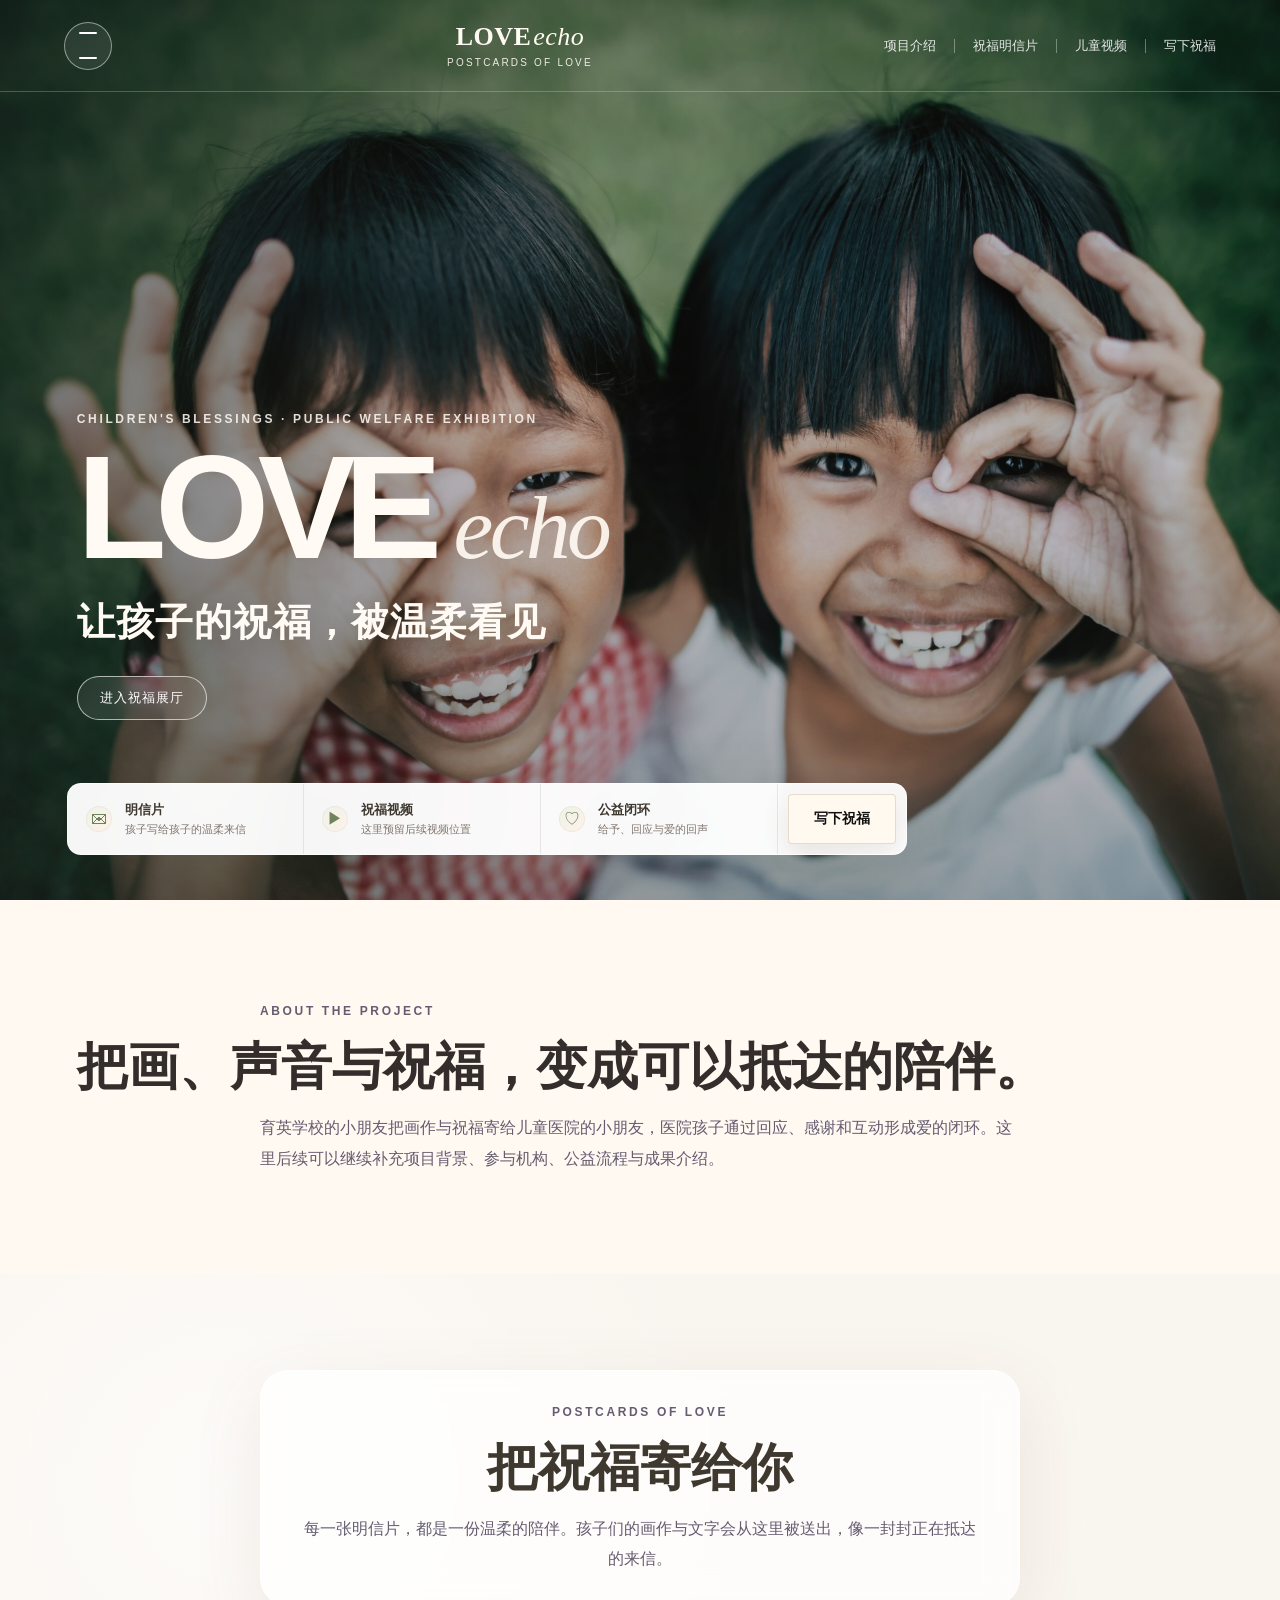
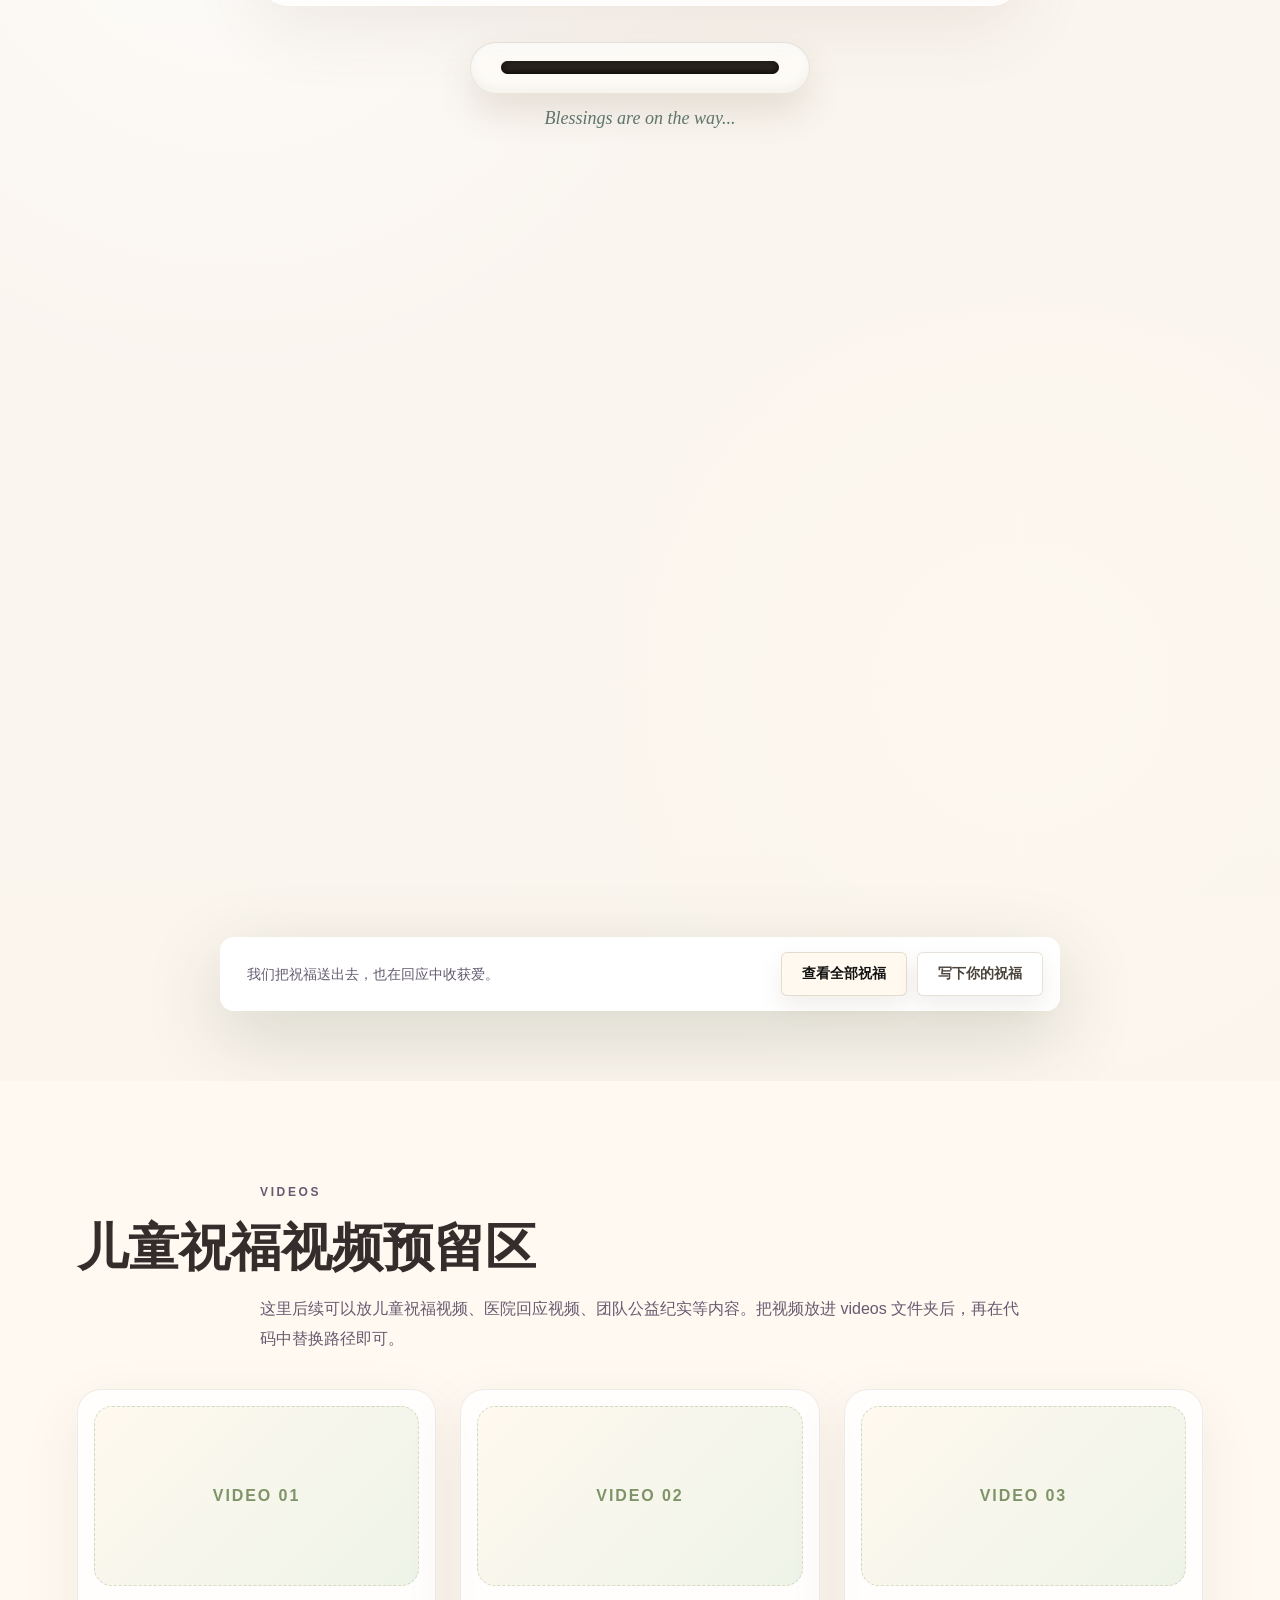
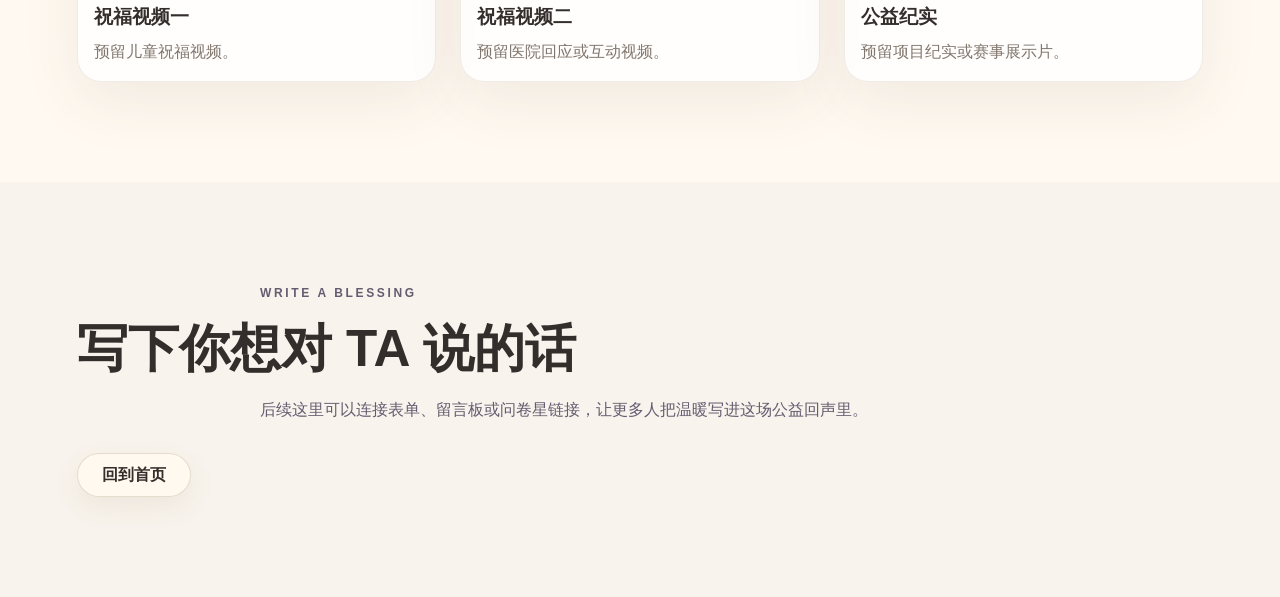
==== commit 13658bea: "Add files via upload" ====
--- a/index.html
+++ b/index.html
@@ -4,6 +4,7 @@
   <meta charset="UTF-8" />
   <meta name="viewport" content="width=device-width, initial-scale=1.0" />
   <title>爱有回声 · 儿童祝福公益展</title>
+  <!-- v2: postcard strict fixed 2026-07-09 -->
   <link rel="stylesheet" href="css/style.css" />
 </head>
 <body>
--- a/css/style.css
+++ b/css/style.css
@@ -260,6 +260,8 @@
 .section p,
 .postcard-heading p {
   max-width: 760px;
+  margin-left: auto;
+  margin-right: auto;
   line-height: 1.9;
   color: #645c70;
 }
@@ -290,11 +292,17 @@
 .postcard-content {
   position: relative;
   z-index: 1;
-  width: min(1120px, 100%);
+  width: 100%;
+  max-width: none;
   margin: 0 auto;
+  display: flex;
+  flex-direction: column;
+  align-items: center;
 }
 .postcard-heading {
   width: min(760px, 100%);
+  margin: 0 auto;
+  text-align: center;
   padding: 30px clamp(22px, 3vw, 40px);
   border-radius: 28px;
   background: rgba(255,255,255,.72);
@@ -341,7 +349,8 @@
 .stage {
   position: relative;
   width: 100%;
-  min-height: 610px;
+  min-height: 780px;
+  margin-top: 10px;
   overflow: hidden;
   display: flex;
   justify-content: center;
@@ -391,12 +400,9 @@
 .postcard-placeholder {
   position: absolute;
   inset: 0;
-  display: grid;
-  place-items: center;
-  color: #9b8e7a;
-  font-size: 14px;
-  z-index: 0;
-}
+  display: none;
+}
+
 .postcard-meta {
   position: absolute;
   left: 18px;
@@ -417,8 +423,8 @@
   font-size: 11px;
 }
 .postcard-actions {
-  width: min(840px, 100%);
-  margin: -24px auto 0;
+  width: min(840px, calc(100vw - 48px));
+  margin: 18px auto 0;
   min-height: 74px;
   display: grid;
   grid-template-columns: 1fr auto;
@@ -567,10 +573,10 @@
   .quick-search { height: 46px; }
   .section { padding: 78px 22px; }
   .postcard-section { padding: 78px 18px 54px; background-attachment: scroll; }
-  .stage { min-height: 560px; }
+  .stage { min-height: 720px; }
   .postcard-card { width: min(360px, 88vw); padding: 12px 12px 42px; }
   .postcard-img-container { height: min(62vh, 460px); min-height: 300px; }
-  .postcard-actions { grid-template-columns: 1fr; margin-top: -14px; padding: 18px; text-align: center; }
+  .postcard-actions { grid-template-columns: 1fr; margin-top: 34px; padding: 18px; text-align: center; }
   .postcard-btns { justify-content: center; }
   .video-grid { grid-template-columns: 1fr; }
 }
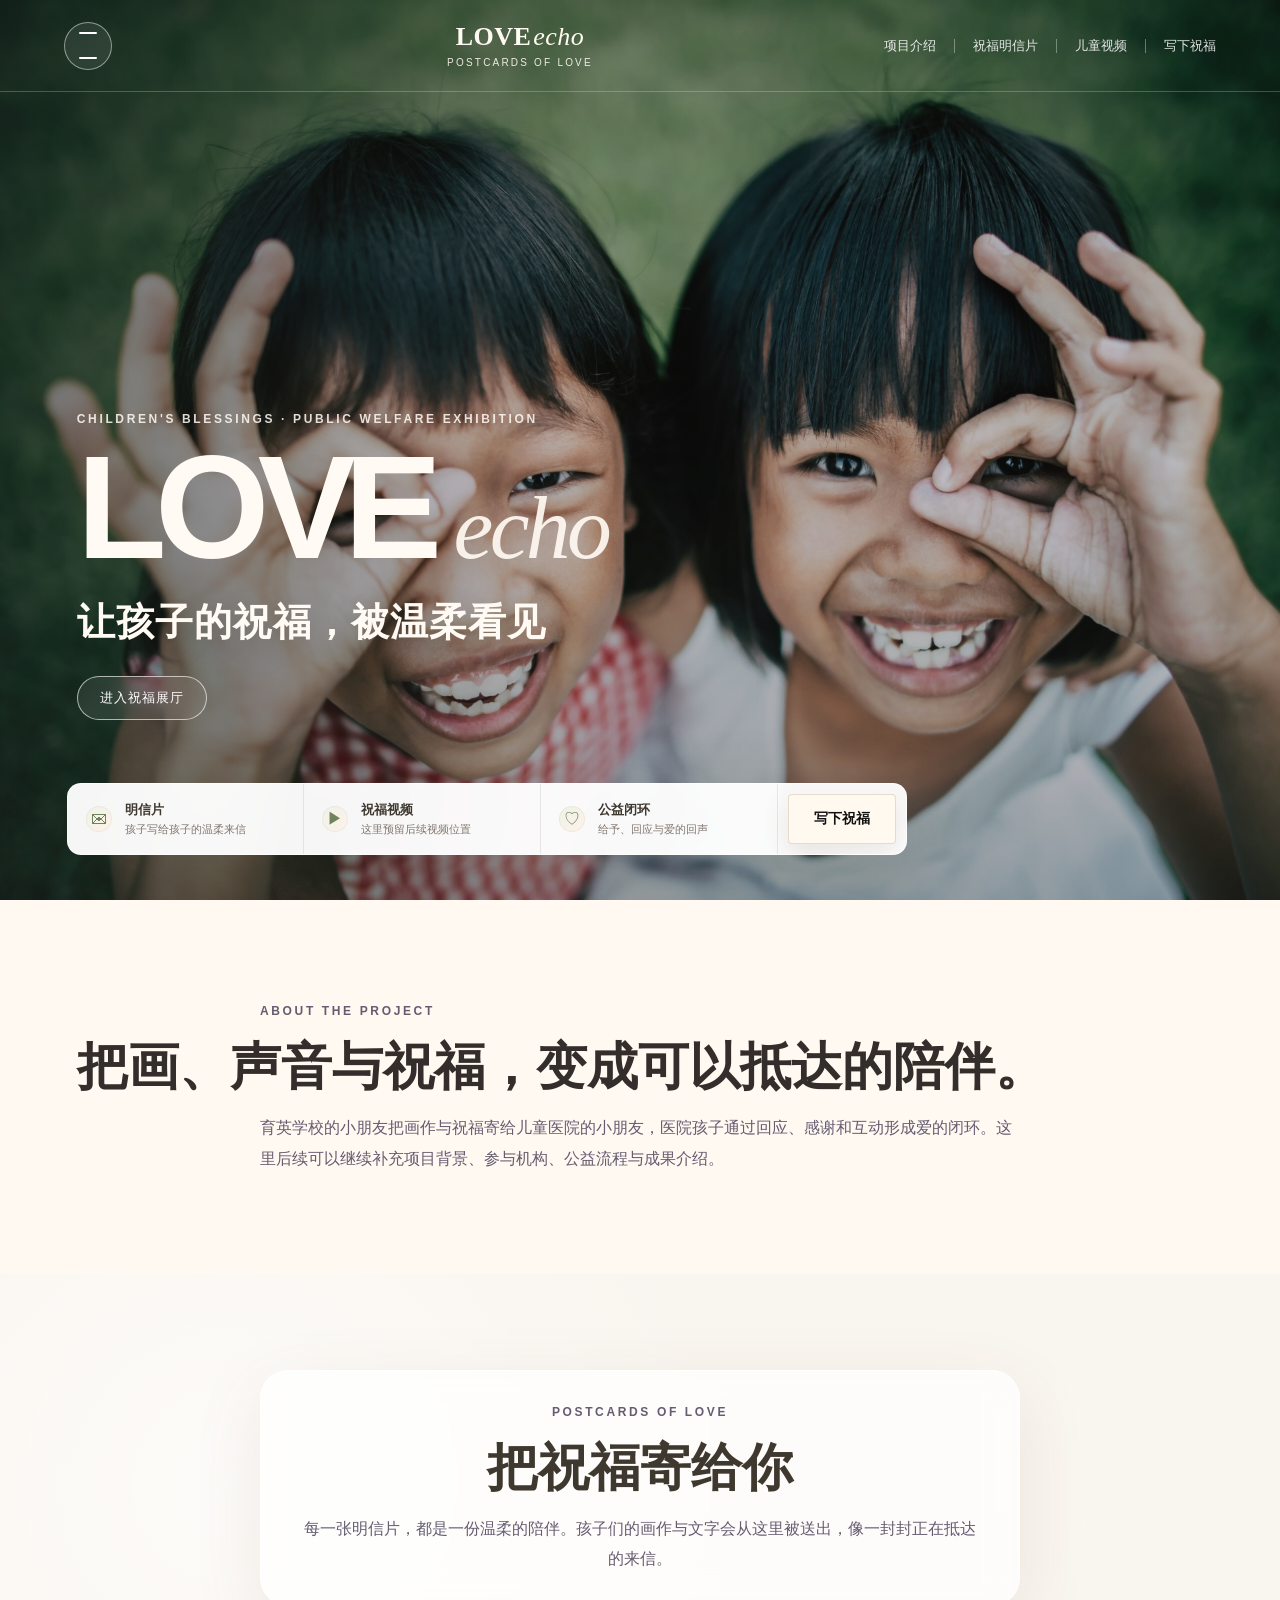
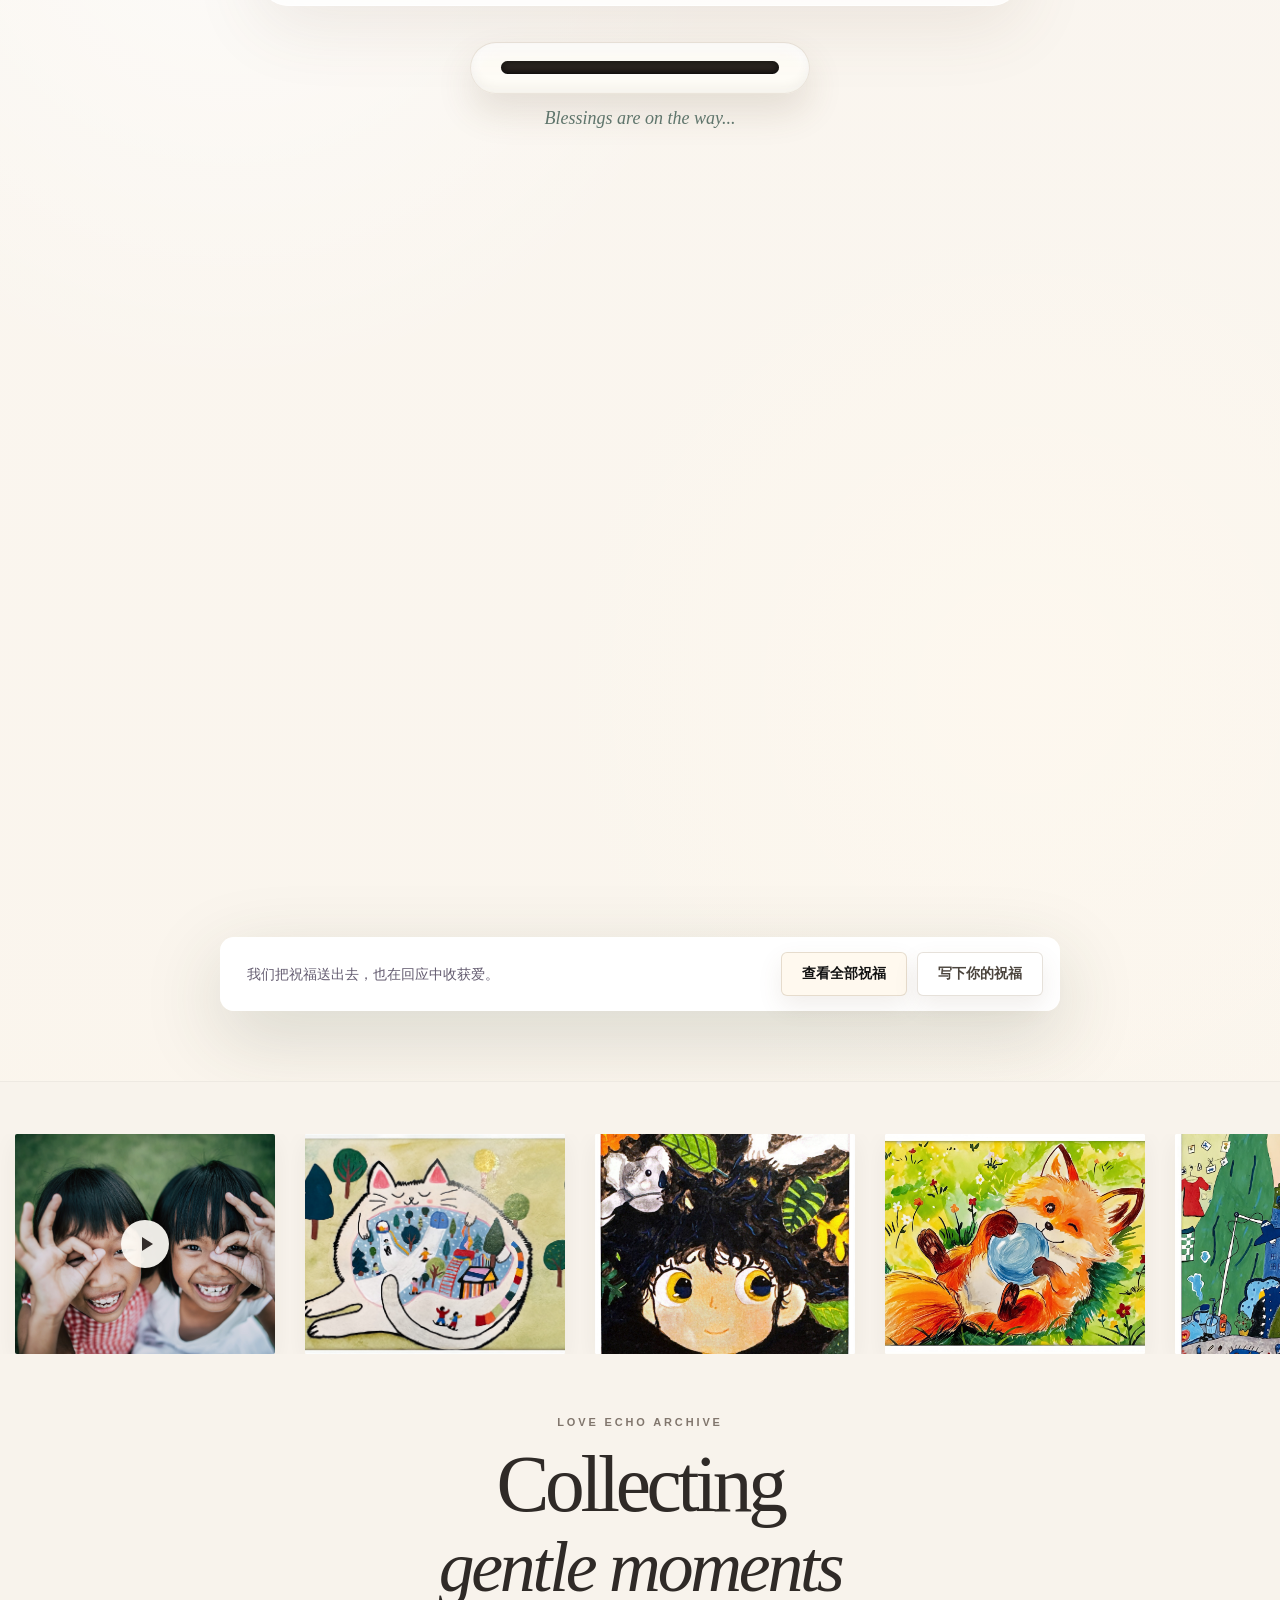
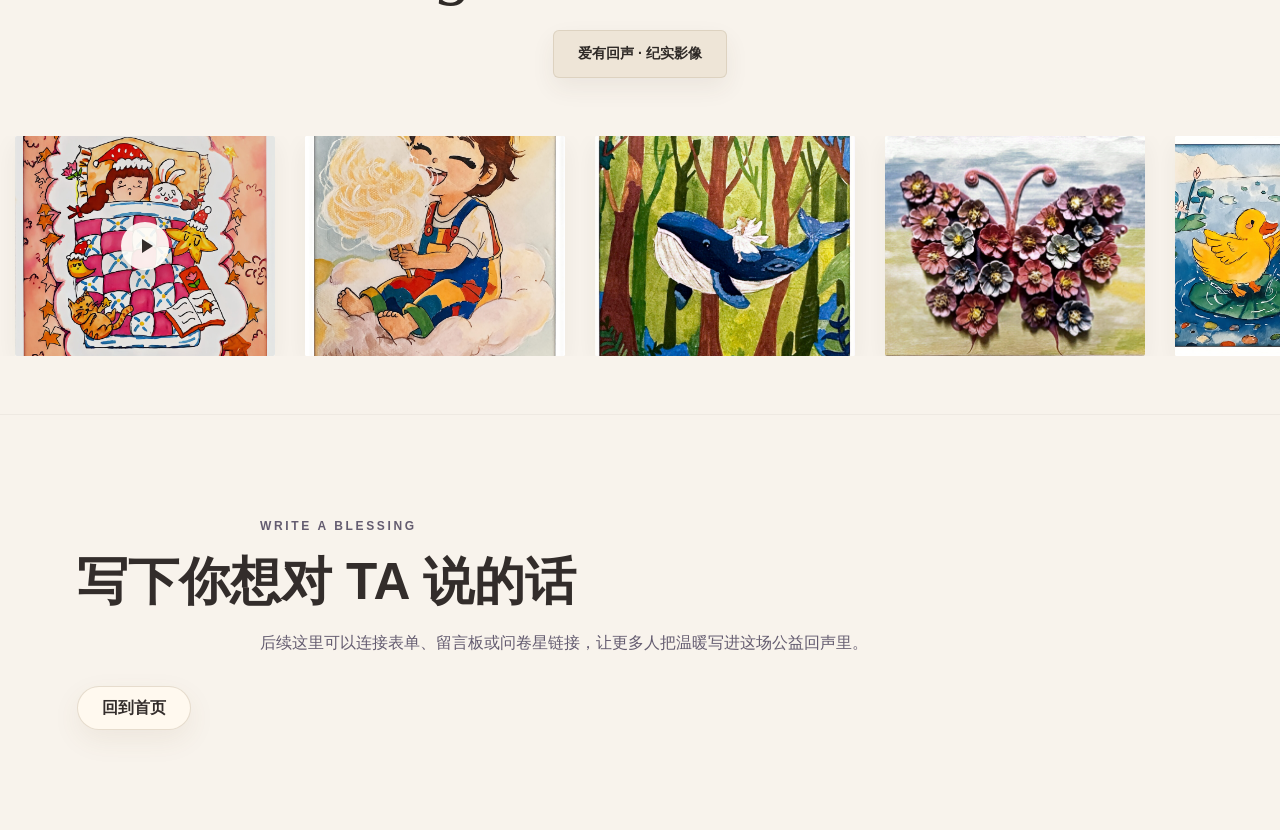
==== commit f1d7f26e: "Add files via upload" ====
--- a/index.html
+++ b/index.html
@@ -93,15 +93,23 @@
       </div>
     </section>
 
-    <!-- 04 视频区：预留位置，后续继续改 -->
-    <section class="section video-section" id="videos">
-      <p class="section-kicker">VIDEOS</p>
-      <h2>儿童祝福视频预留区</h2>
-      <p>这里后续可以放儿童祝福视频、医院回应视频、团队公益纪实等内容。把视频放进 videos 文件夹后，再在代码中替换路径即可。</p>
-      <div class="video-grid">
-        <article class="video-card"><div class="video-box">VIDEO 01</div><h3>祝福视频一</h3><p>预留儿童祝福视频。</p></article>
-        <article class="video-card"><div class="video-box">VIDEO 02</div><h3>祝福视频二</h3><p>预留医院回应或互动视频。</p></article>
-        <article class="video-card"><div class="video-box">VIDEO 03</div><h3>公益纪实</h3><p>预留项目纪实或赛事展示片。</p></article>
+    <!-- 04 公益纪实：横向漂浮的图片与视频，保持留白与克制 -->
+    <section class="documentary-section" id="videos" aria-label="公益纪实影像">
+      <div class="media-marquee media-marquee-top" aria-label="上方纪实影像带">
+        <div class="media-track" id="mediaTrackTop"></div>
+      </div>
+
+      <div class="documentary-center">
+        <p class="documentary-kicker">LOVE ECHO ARCHIVE</p>
+        <h2>
+          <span>Collecting</span>
+          <em>gentle moments</em>
+        </h2>
+        <button class="documentary-button" id="openFirstMedia" type="button">爱有回声 · 纪实影像</button>
+      </div>
+
+      <div class="media-marquee media-marquee-bottom" aria-label="下方纪实影像带">
+        <div class="media-track" id="mediaTrackBottom"></div>
       </div>
     </section>
 
@@ -123,6 +131,20 @@
     <div class="gallery-grid" id="galleryGrid"></div>
   </section>
 
+
+  <!-- 纪实图片 / 视频查看弹窗 -->
+  <section class="media-modal" id="mediaModal" aria-label="纪实影像查看器" aria-hidden="true">
+    <div class="media-modal-dialog" role="dialog" aria-modal="true" aria-labelledby="mediaModalTitle">
+      <button class="media-modal-close" id="mediaModalClose" type="button" aria-label="关闭纪实影像">×</button>
+      <div class="media-modal-body" id="mediaModalBody"></div>
+      <div class="media-modal-caption">
+        <p class="media-modal-type" id="mediaModalType">LOVE ECHO ARCHIVE</p>
+        <h2 id="mediaModalTitle">公益纪实</h2>
+        <p id="mediaModalText"></p>
+      </div>
+    </div>
+  </section>
+
   <script src="js/script.js"></script>
 </body>
 </html>
--- a/css/style.css
+++ b/css/style.css
@@ -466,33 +466,227 @@
 .soft-button-light { background: #fff; color: #4b443d; }
 .soft-button:hover { transform: translateY(-1px); }
 
-.video-grid {
-  margin-top: 34px;
-  display: grid;
-  grid-template-columns: repeat(3, 1fr);
-  gap: 24px;
-}
-.video-card {
-  background: rgba(255,255,255,.78);
-  border: 1px solid rgba(120,100,84,.12);
-  border-radius: 24px;
-  padding: 16px;
-  box-shadow: 0 20px 60px rgba(90,68,54,.08);
-}
-.video-box {
-  min-height: 180px;
+/* 公益纪实漂浮影像区 */
+.documentary-section {
+  position: relative;
+  overflow: hidden;
+  padding: 52px 0 58px;
+  background: #f8f3ec;
+  border-top: 1px solid rgba(84, 72, 64, .06);
+  border-bottom: 1px solid rgba(84, 72, 64, .06);
+}
+.media-marquee {
+  width: 100%;
+  overflow: hidden;
+}
+.media-track {
+  display: flex;
+  width: max-content;
+  gap: 30px;
+  padding: 0 15px;
+  will-change: transform;
+  animation: documentaryDriftLeft 54s linear infinite;
+}
+.media-marquee-bottom .media-track {
+  animation-name: documentaryDriftRight;
+  animation-duration: 60s;
+}
+.media-marquee:hover .media-track,
+.media-marquee:focus-within .media-track {
+  animation-play-state: paused;
+}
+@keyframes documentaryDriftLeft {
+  from { transform: translateX(0); }
+  to { transform: translateX(-50%); }
+}
+@keyframes documentaryDriftRight {
+  from { transform: translateX(-50%); }
+  to { transform: translateX(0); }
+}
+.media-card {
+  position: relative;
+  flex: 0 0 260px;
+  width: 260px;
+  height: 220px;
+  padding: 0;
+  border: 0;
+  border-radius: 2px;
+  overflow: hidden;
+  background: #fff;
+  cursor: pointer;
+  box-shadow: 0 8px 26px rgba(57, 48, 42, .06);
+  transition: transform .28s ease, box-shadow .28s ease;
+}
+.media-card:hover,
+.media-card:focus-visible {
+  transform: translateY(-3px);
+  box-shadow: 0 15px 34px rgba(57, 48, 42, .11);
+  outline: none;
+}
+.media-card img {
+  width: 100%;
+  height: 100%;
+  object-fit: cover;
+  display: block;
+  transition: transform .5s ease;
+}
+.media-card:hover img { transform: scale(1.025); }
+.media-card-play {
+  position: absolute;
+  inset: 0;
+  display: grid;
+  place-items: center;
+  background: rgba(25, 27, 24, .10);
+}
+.media-card-play::before {
+  content: "";
+  width: 48px;
+  height: 48px;
+  border-radius: 50%;
+  background: rgba(255, 253, 248, .92);
+  box-shadow: 0 10px 28px rgba(24, 24, 22, .15);
+}
+.media-card-play::after {
+  content: "";
+  position: absolute;
+  border-left: 11px solid #332d2b;
+  border-top: 7px solid transparent;
+  border-bottom: 7px solid transparent;
+  transform: translateX(2px);
+}
+.documentary-center {
+  min-height: 300px;
+  padding: 62px 24px 58px;
+  display: flex;
+  flex-direction: column;
+  align-items: center;
+  justify-content: center;
+  text-align: center;
+}
+.documentary-kicker {
+  margin-bottom: 18px;
+  font-size: 11px;
+  font-weight: 800;
+  letter-spacing: .26em;
+  color: #81766d;
+}
+.documentary-center h2 {
+  display: flex;
+  flex-direction: column;
+  align-items: center;
+  line-height: .98;
+  color: #2f2a27;
+  font-family: Georgia, "Times New Roman", serif;
+  font-weight: 400;
+}
+.documentary-center h2 span {
+  font-size: clamp(48px, 6.2vw, 88px);
+  letter-spacing: -.055em;
+}
+.documentary-center h2 em {
+  margin-top: 8px;
+  font-size: clamp(42px, 5.6vw, 78px);
+  font-weight: 400;
+  font-style: italic;
+  letter-spacing: -.045em;
+}
+.documentary-button {
+  margin-top: 28px;
+  min-height: 48px;
+  padding: 0 24px;
+  border-radius: 6px;
+  border: 1px solid rgba(116, 91, 54, .14);
+  background: #eee5d7;
+  color: #2e2926;
+  font-size: 14px;
+  font-weight: 800;
+  cursor: pointer;
+  box-shadow: 0 10px 24px rgba(74, 55, 38, .07);
+  transition: transform .22s ease, background .22s ease;
+}
+.documentary-button:hover {
+  transform: translateY(-1px);
+  background: #e9decd;
+}
+
+/* 纪实影像查看弹窗 */
+.media-modal {
+  position: fixed;
+  inset: 0;
+  z-index: 120;
+  display: grid;
+  place-items: center;
+  padding: 24px;
+  background: rgba(35, 31, 29, .72);
+  opacity: 0;
+  pointer-events: none;
+  transition: opacity .28s ease;
+  backdrop-filter: blur(10px);
+  -webkit-backdrop-filter: blur(10px);
+}
+.media-modal.active {
+  opacity: 1;
+  pointer-events: auto;
+}
+.media-modal-dialog {
+  position: relative;
+  width: min(980px, 94vw);
+  max-height: 92vh;
+  overflow: auto;
+  background: #fffdf8;
   border-radius: 18px;
+  box-shadow: 0 30px 90px rgba(0,0,0,.28);
+}
+.media-modal-close {
+  position: absolute;
+  top: 14px;
+  right: 14px;
+  z-index: 2;
+  width: 42px;
+  height: 42px;
+  border: 0;
+  border-radius: 50%;
+  background: rgba(255,253,248,.92);
+  color: #302b28;
+  font-size: 27px;
+  line-height: 1;
+  cursor: pointer;
+  box-shadow: 0 10px 24px rgba(0,0,0,.12);
+}
+.media-modal-body {
+  width: 100%;
+  min-height: 420px;
   display: grid;
   place-items: center;
+  background: #eee9e2;
+}
+.media-modal-body img,
+.media-modal-body video {
+  display: block;
+  width: 100%;
+  max-height: 68vh;
+  object-fit: contain;
+  background: #111;
+}
+.media-modal-caption {
+  padding: 24px 28px 28px;
+}
+.media-modal-type {
+  margin-bottom: 8px;
   color: #7f9368;
+  font-size: 10px;
   font-weight: 900;
-  letter-spacing: .12em;
-  background: linear-gradient(135deg, #fff9ef, #eef3e8);
-  border: 1px dashed rgba(127,147,104,.28);
-  margin-bottom: 18px;
-}
-.video-card h3 { margin-bottom: 8px; }
-.video-card p { color: #81766d; line-height: 1.7; }
+  letter-spacing: .22em;
+}
+.media-modal-caption h2 {
+  margin-bottom: 8px;
+  font-size: 28px;
+}
+.media-modal-caption > p:last-child {
+  color: #746b65;
+  line-height: 1.7;
+}
+
 .soft-btn {
   display: inline-flex;
   margin-top: 28px;
@@ -578,7 +772,11 @@
   .postcard-img-container { height: min(62vh, 460px); min-height: 300px; }
   .postcard-actions { grid-template-columns: 1fr; margin-top: 34px; padding: 18px; text-align: center; }
   .postcard-btns { justify-content: center; }
-  .video-grid { grid-template-columns: 1fr; }
+  .documentary-section { padding: 38px 0 46px; }
+  .media-track { gap: 18px; }
+  .media-card { flex-basis: 220px; width: 220px; height: 184px; }
+  .documentary-center { min-height: 250px; padding: 48px 18px 44px; }
+  .media-modal-body { min-height: 280px; }
 }
 
 @media (max-width: 520px) {
@@ -588,4 +786,8 @@
   .hero-slogan { font-size: 22px; }
   .postcard-heading { border-radius: 22px; }
   .postcard-heading h2, .section h2 { font-size: 32px; }
-}
+  .media-card { flex-basis: 178px; width: 178px; height: 150px; }
+  .media-track { gap: 14px; }
+  .documentary-center { min-height: 220px; padding: 42px 16px 40px; }
+  .documentary-button { min-height: 44px; padding: 0 18px; }
+}
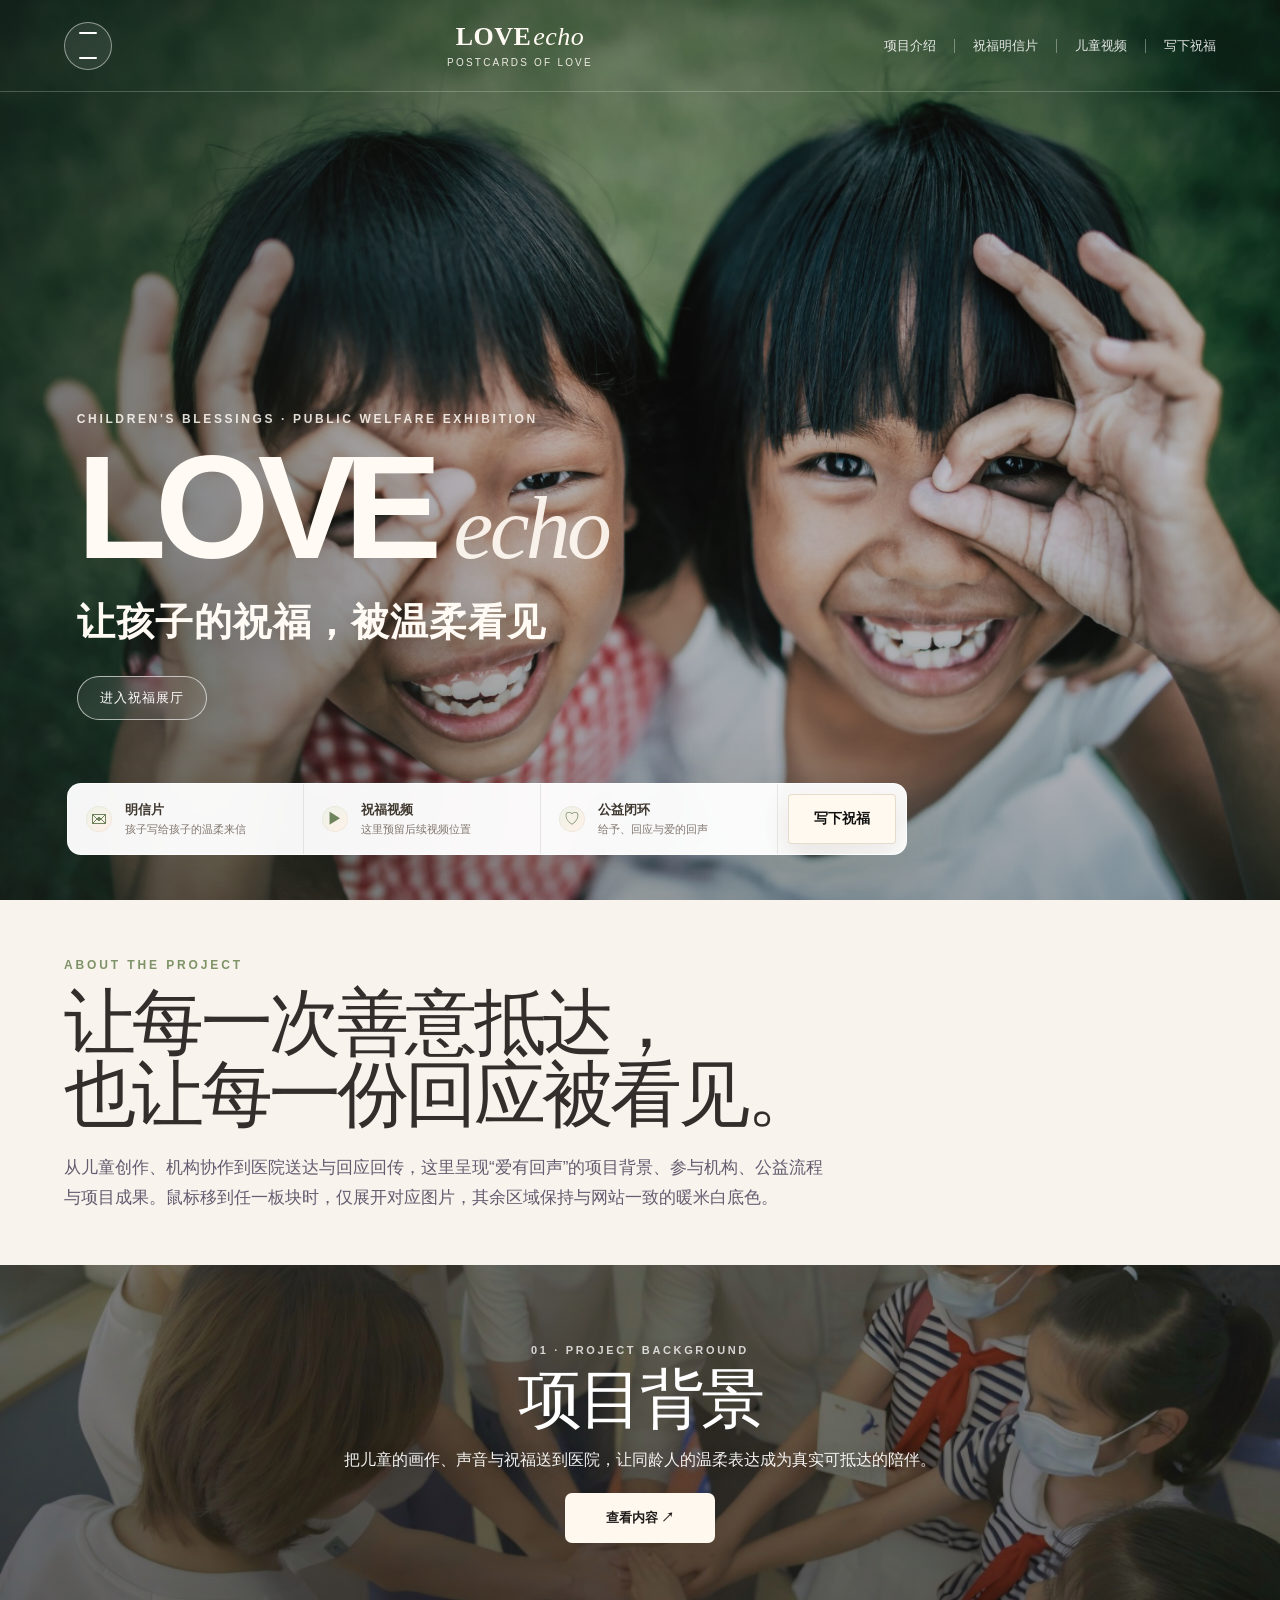
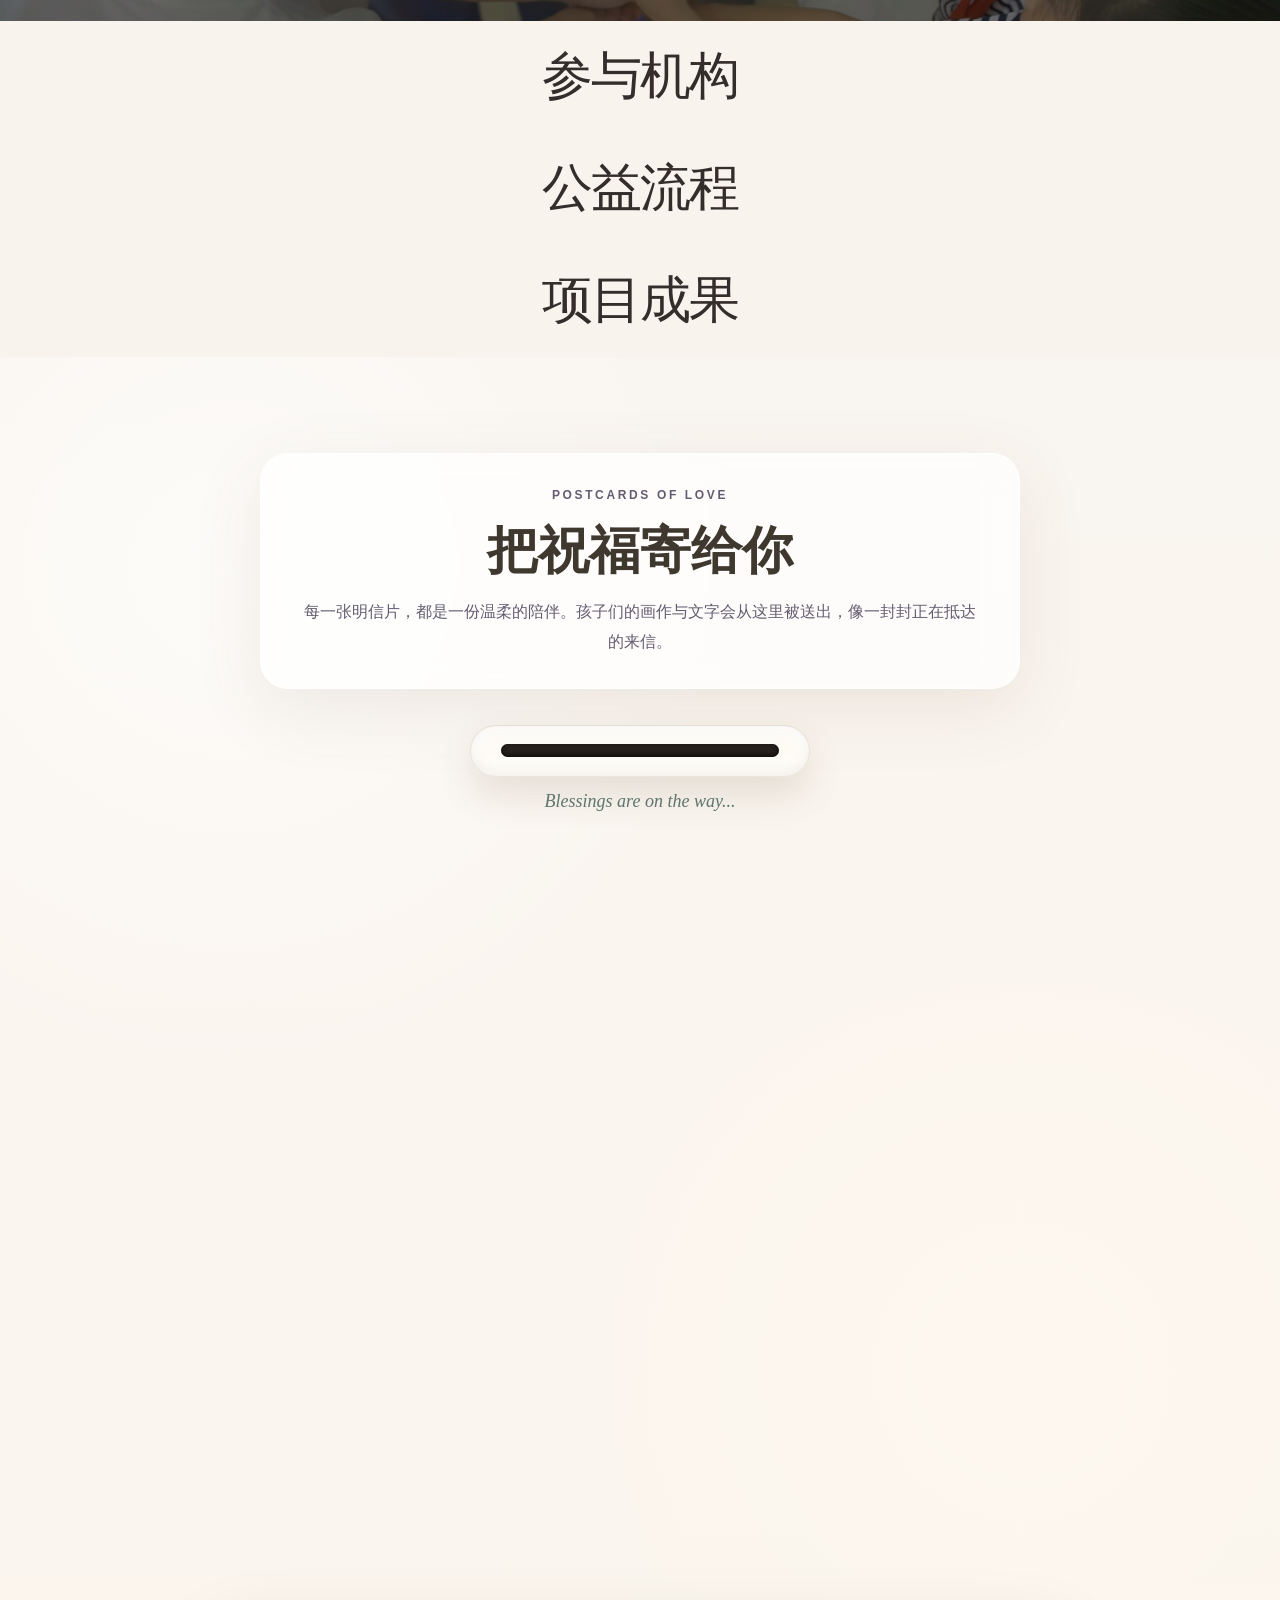
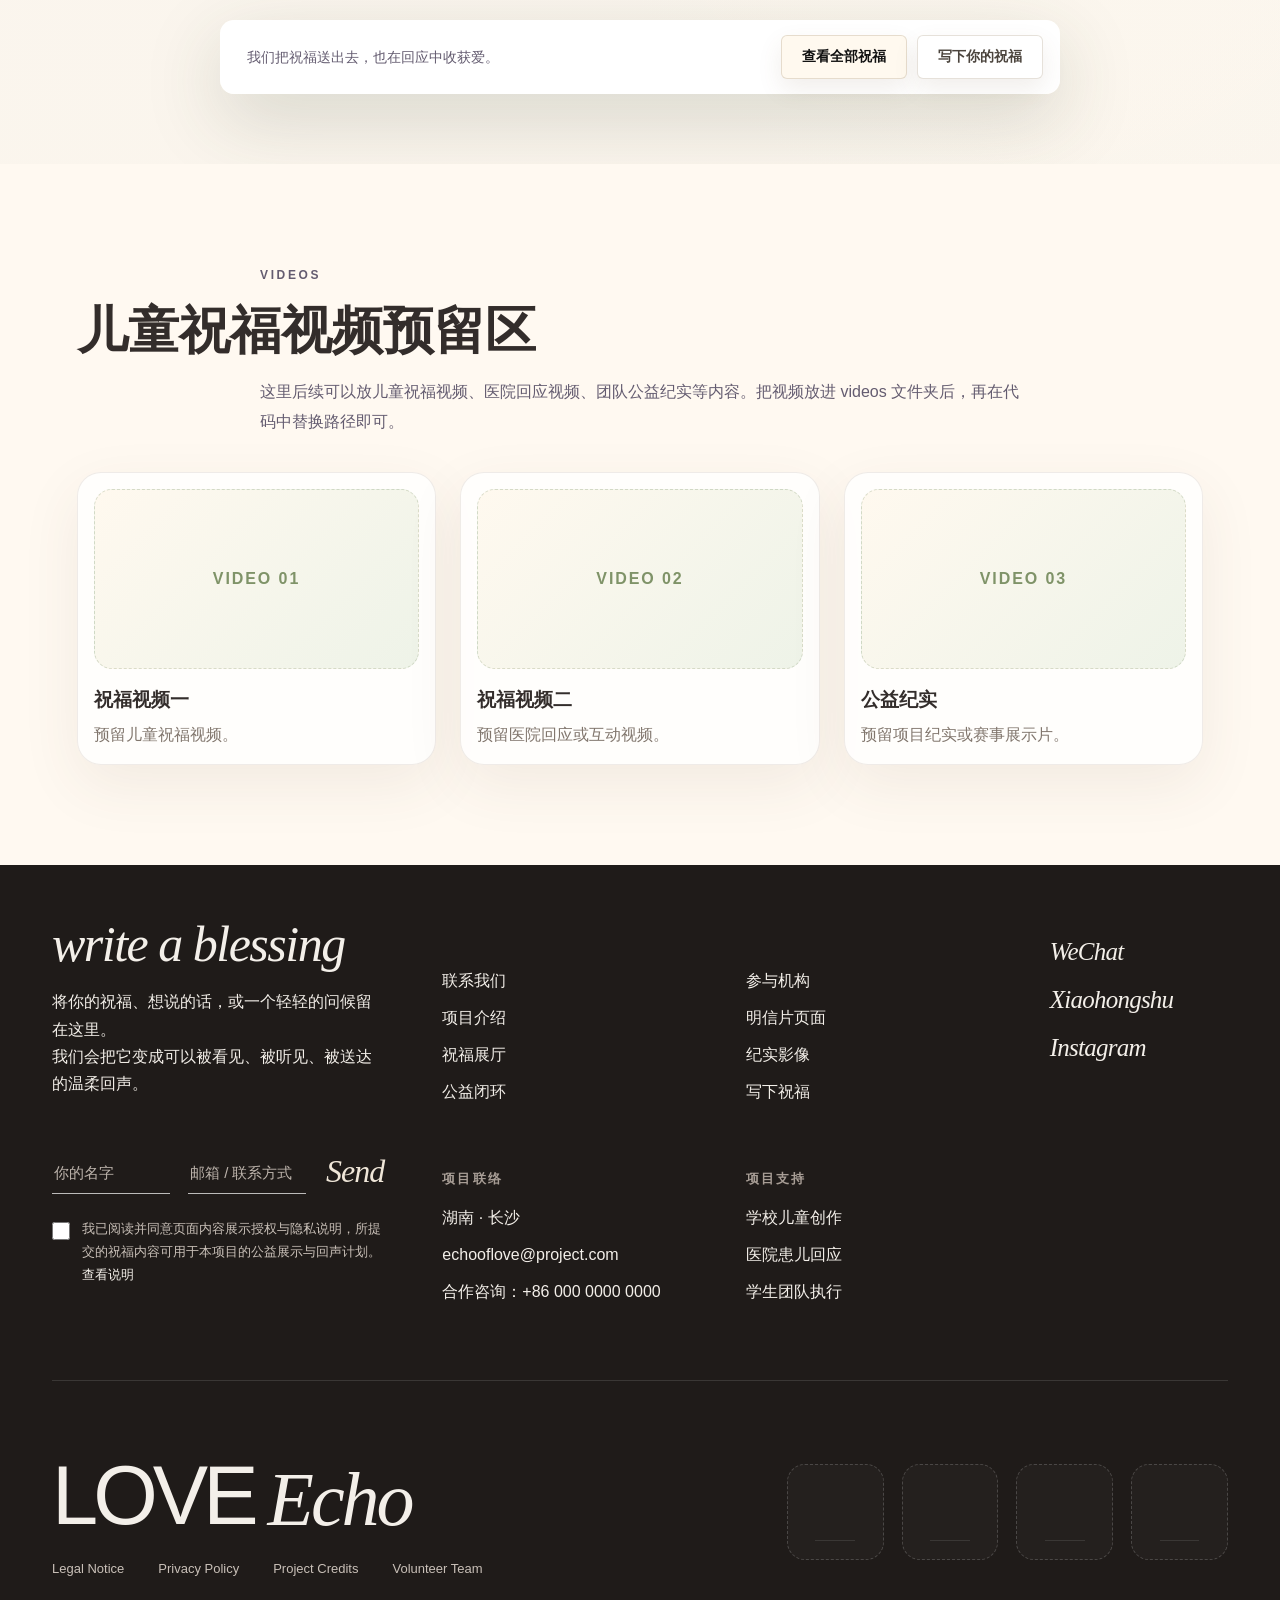
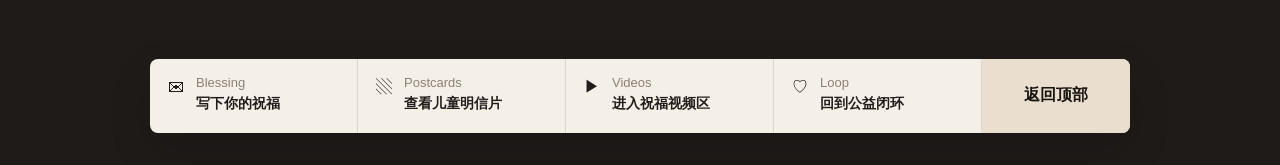
==== commit 92aaacc7: "Add files via upload" ====
--- a/index.html
+++ b/index.html
@@ -59,11 +59,65 @@
       </div>
     </section>
 
-    <!-- 02 项目介绍：后续可继续精修 -->
-    <section class="section intro" id="project">
-      <p class="section-kicker">ABOUT THE PROJECT</p>
-      <h2>把画、声音与祝福，变成可以抵达的陪伴。</h2>
-      <p>育英学校的小朋友把画作与祝福寄给儿童医院的小朋友，医院孩子通过回应、感谢和互动形成爱的闭环。这里后续可以继续补充项目背景、参与机构、公益流程与成果介绍。</p>
+    <!-- 02 公益闭环：四板块悬停展开交互 -->
+    <section class="loop-section" id="project" aria-label="公益闭环四板块">
+      <header class="loop-intro">
+        <div class="loop-intro-inner">
+          <p class="loop-eyebrow">ABOUT THE PROJECT</p>
+          <h2>让每一次善意抵达，<br>也让每一份回应被看见。</h2>
+          <p>从儿童创作、机构协作到医院送达与回应回传，这里呈现“爱有回声”的项目背景、参与机构、公益流程与项目成果。鼠标移到任一板块时，仅展开对应图片，其余区域保持与网站一致的暖米白底色。</p>
+        </div>
+      </header>
+
+      <div class="loop-accordion">
+        <button class="loop-chapter active" data-loop-id="background" type="button">
+          <div class="loop-summary"><span>项目背景</span></div>
+          <div class="loop-hero">
+            <div class="loop-copy">
+              <span class="loop-index">01 · Project Background</span>
+              <h3>项目背景</h3>
+              <p>把儿童的画作、声音与祝福送到医院，让同龄人的温柔表达成为真实可抵达的陪伴。</p>
+              <span class="loop-button">查看内容 ↗</span>
+            </div>
+          </div>
+        </button>
+
+        <button class="loop-chapter" data-loop-id="institutions" type="button">
+          <div class="loop-summary"><span>参与机构</span></div>
+          <div class="loop-hero">
+            <div class="loop-copy">
+              <span class="loop-index">02 · Organizations</span>
+              <h3>参与机构</h3>
+              <p>学校、医院、学生团队与公益伙伴共同参与，在各自场景中完成创作、送达与回应。</p>
+              <span class="loop-button">查看内容 ↗</span>
+            </div>
+          </div>
+        </button>
+
+        <button class="loop-chapter" data-loop-id="process" type="button">
+          <div class="loop-summary"><span>公益流程</span></div>
+          <div class="loop-hero">
+            <div class="loop-copy">
+              <span class="loop-index">03 · Workflow</span>
+              <h3>公益流程</h3>
+              <p>从儿童创作、内容整理与二维码制作，到医院展示、扫码观看和回应回传，形成完整路径。</p>
+              <span class="loop-button">查看内容 ↗</span>
+            </div>
+          </div>
+        </button>
+
+        <button class="loop-chapter" data-loop-id="results" type="button">
+          <div class="loop-summary"><span>项目成果</span></div>
+          <div class="loop-hero">
+            <div class="loop-copy">
+              <span class="loop-index">04 · Outcomes</span>
+              <h3>项目成果</h3>
+              <p>记录画作、影像、明信片与真实回应，让公益成果不仅被统计，也被看见和感受。</p>
+              <span class="loop-button">查看内容 ↗</span>
+            </div>
+          </div>
+        </button>
+      </div>
     </section>
 
     <!-- 03 明信片展示：合并你已经做好的邮筒吐出明信片动态效果 -->
@@ -93,32 +147,124 @@
       </div>
     </section>
 
-    <!-- 04 公益纪实：横向漂浮的图片与视频，保持留白与克制 -->
-    <section class="documentary-section" id="videos" aria-label="公益纪实影像">
-      <div class="media-marquee media-marquee-top" aria-label="上方纪实影像带">
-        <div class="media-track" id="mediaTrackTop"></div>
-      </div>
-
-      <div class="documentary-center">
-        <p class="documentary-kicker">LOVE ECHO ARCHIVE</p>
-        <h2>
-          <span>Collecting</span>
-          <em>gentle moments</em>
-        </h2>
-        <button class="documentary-button" id="openFirstMedia" type="button">爱有回声 · 纪实影像</button>
-      </div>
-
-      <div class="media-marquee media-marquee-bottom" aria-label="下方纪实影像带">
-        <div class="media-track" id="mediaTrackBottom"></div>
-      </div>
-    </section>
-
-    <!-- 05 写下祝福：后续可接表单 -->
-    <section class="section write" id="write">
-      <p class="section-kicker">WRITE A BLESSING</p>
-      <h2>写下你想对 TA 说的话</h2>
-      <p>后续这里可以连接表单、留言板或问卷星链接，让更多人把温暖写进这场公益回声里。</p>
-      <a class="soft-btn" href="#home">回到首页</a>
+    <!-- 04 视频区：预留位置，后续继续改 -->
+    <section class="section video-section" id="videos">
+      <p class="section-kicker">VIDEOS</p>
+      <h2>儿童祝福视频预留区</h2>
+      <p>这里后续可以放儿童祝福视频、医院回应视频、团队公益纪实等内容。把视频放进 videos 文件夹后，再在代码中替换路径即可。</p>
+      <div class="video-grid">
+        <article class="video-card"><div class="video-box">VIDEO 01</div><h3>祝福视频一</h3><p>预留儿童祝福视频。</p></article>
+        <article class="video-card"><div class="video-box">VIDEO 02</div><h3>祝福视频二</h3><p>预留医院回应或互动视频。</p></article>
+        <article class="video-card"><div class="video-box">VIDEO 03</div><h3>公益纪实</h3><p>预留项目纪实或赛事展示片。</p></article>
+      </div>
+    </section>
+
+    <!-- 05 最后一屏：写下祝福、站点导航、机构 Logo 预留和返回顶部 -->
+    <section class="final-screen" id="write" aria-label="写下祝福与网站收尾">
+      <div class="final-top">
+        <div class="final-subscribe-col">
+          <h2 class="final-subscribe-title final-serif-italic">write a blessing</h2>
+          <div class="final-subscribe-desc">
+            将你的祝福、想说的话，或一个轻轻的问候留在这里。<br>
+            我们会把它变成可以被看见、被听见、被送达的温柔回声。
+          </div>
+          <div class="final-form-row">
+            <input class="final-line-input" id="blessingName" type="text" placeholder="你的名字" aria-label="你的名字" />
+            <input class="final-line-input" id="blessingContact" type="text" placeholder="邮箱 / 联系方式" aria-label="邮箱或联系方式" />
+            <button class="final-send-btn final-serif-italic" id="finalSend" type="button">Send</button>
+          </div>
+          <label class="final-agreement">
+            <input class="final-check" id="blessingAgreement" type="checkbox" />
+            <span>我已阅读并同意页面内容展示授权与隐私说明，所提交的祝福内容可用于本项目的公益展示与回声计划。<a href="#">查看说明</a></span>
+          </label>
+        </div>
+
+        <div class="final-link-group">
+          <div class="final-link-list final-link-list-top">
+            <a href="#write">联系我们</a>
+            <a href="#project">项目介绍</a>
+            <a href="#postcards">祝福展厅</a>
+            <a href="#project">公益闭环</a>
+          </div>
+          <div class="final-info-group final-info-group-spaced">
+            <h3>项目联络</h3>
+            <div class="final-info-list">
+              <div>湖南 · 长沙</div>
+              <a href="mailto:echooflove@project.com">echooflove@project.com</a>
+              <div>合作咨询：+86 000 0000 0000</div>
+            </div>
+          </div>
+        </div>
+
+        <div class="final-link-group">
+          <div class="final-link-list final-link-list-top">
+            <a href="#project">参与机构</a>
+            <a href="#postcards">明信片页面</a>
+            <a href="#videos">纪实影像</a>
+            <a href="#write">写下祝福</a>
+          </div>
+          <div class="final-info-group final-info-group-spaced">
+            <h3>项目支持</h3>
+            <div class="final-info-list">
+              <div>学校儿童创作</div>
+              <div>医院患儿回应</div>
+              <div>学生团队执行</div>
+            </div>
+          </div>
+        </div>
+
+        <div class="final-social-col">
+          <a class="final-serif-italic" href="#">WeChat</a>
+          <a class="final-serif-italic" href="#">Xiaohongshu</a>
+          <a class="final-serif-italic" href="#">Instagram</a>
+        </div>
+      </div>
+
+      <div class="final-divider"></div>
+
+      <div class="final-bottom">
+        <div class="final-brand-wrap">
+          <div class="final-brand" aria-label="LOVE Echo">
+            <span>LOVE</span>
+            <span class="final-brand-script">Echo</span>
+          </div>
+          <div class="final-small-nav">
+            <a href="#">Legal Notice</a>
+            <a href="#">Privacy Policy</a>
+            <a href="#">Project Credits</a>
+            <a href="#">Volunteer Team</a>
+          </div>
+        </div>
+
+        <div class="final-partners" aria-label="合作机构 Logo 预留区">
+          <div class="final-logo-box" aria-label="机构 Logo 预留位 1"></div>
+          <div class="final-logo-box" aria-label="机构 Logo 预留位 2"></div>
+          <div class="final-logo-box" aria-label="机构 Logo 预留位 3"></div>
+          <div class="final-logo-box" aria-label="机构 Logo 预留位 4"></div>
+        </div>
+      </div>
+
+      <div class="final-cta-wrap">
+        <div class="final-cta-bar">
+          <a class="final-cta-item" href="#write">
+            <span class="final-cta-icon">✉</span>
+            <span><small>Blessing</small><b>写下你的祝福</b></span>
+          </a>
+          <a class="final-cta-item" href="#postcards">
+            <span class="final-cta-icon">▧</span>
+            <span><small>Postcards</small><b>查看儿童明信片</b></span>
+          </a>
+          <a class="final-cta-item" href="#videos">
+            <span class="final-cta-icon">▶</span>
+            <span><small>Videos</small><b>进入祝福视频区</b></span>
+          </a>
+          <a class="final-cta-item" href="#project">
+            <span class="final-cta-icon">♡</span>
+            <span><small>Loop</small><b>回到公益闭环</b></span>
+          </a>
+          <button class="final-back-top" id="finalBackToTop" type="button">返回顶部</button>
+        </div>
+      </div>
     </section>
   </main>
 
@@ -131,20 +277,6 @@
     <div class="gallery-grid" id="galleryGrid"></div>
   </section>
 
-
-  <!-- 纪实图片 / 视频查看弹窗 -->
-  <section class="media-modal" id="mediaModal" aria-label="纪实影像查看器" aria-hidden="true">
-    <div class="media-modal-dialog" role="dialog" aria-modal="true" aria-labelledby="mediaModalTitle">
-      <button class="media-modal-close" id="mediaModalClose" type="button" aria-label="关闭纪实影像">×</button>
-      <div class="media-modal-body" id="mediaModalBody"></div>
-      <div class="media-modal-caption">
-        <p class="media-modal-type" id="mediaModalType">LOVE ECHO ARCHIVE</p>
-        <h2 id="mediaModalTitle">公益纪实</h2>
-        <p id="mediaModalText"></p>
-      </div>
-    </div>
-  </section>
-
   <script src="js/script.js"></script>
 </body>
 </html>
--- a/css/style.css
+++ b/css/style.css
@@ -466,227 +466,33 @@
 .soft-button-light { background: #fff; color: #4b443d; }
 .soft-button:hover { transform: translateY(-1px); }
 
-/* 公益纪实漂浮影像区 */
-.documentary-section {
-  position: relative;
-  overflow: hidden;
-  padding: 52px 0 58px;
-  background: #f8f3ec;
-  border-top: 1px solid rgba(84, 72, 64, .06);
-  border-bottom: 1px solid rgba(84, 72, 64, .06);
-}
-.media-marquee {
-  width: 100%;
-  overflow: hidden;
-}
-.media-track {
-  display: flex;
-  width: max-content;
-  gap: 30px;
-  padding: 0 15px;
-  will-change: transform;
-  animation: documentaryDriftLeft 54s linear infinite;
-}
-.media-marquee-bottom .media-track {
-  animation-name: documentaryDriftRight;
-  animation-duration: 60s;
-}
-.media-marquee:hover .media-track,
-.media-marquee:focus-within .media-track {
-  animation-play-state: paused;
-}
-@keyframes documentaryDriftLeft {
-  from { transform: translateX(0); }
-  to { transform: translateX(-50%); }
-}
-@keyframes documentaryDriftRight {
-  from { transform: translateX(-50%); }
-  to { transform: translateX(0); }
-}
-.media-card {
-  position: relative;
-  flex: 0 0 260px;
-  width: 260px;
-  height: 220px;
-  padding: 0;
-  border: 0;
-  border-radius: 2px;
-  overflow: hidden;
-  background: #fff;
-  cursor: pointer;
-  box-shadow: 0 8px 26px rgba(57, 48, 42, .06);
-  transition: transform .28s ease, box-shadow .28s ease;
-}
-.media-card:hover,
-.media-card:focus-visible {
-  transform: translateY(-3px);
-  box-shadow: 0 15px 34px rgba(57, 48, 42, .11);
-  outline: none;
-}
-.media-card img {
-  width: 100%;
-  height: 100%;
-  object-fit: cover;
-  display: block;
-  transition: transform .5s ease;
-}
-.media-card:hover img { transform: scale(1.025); }
-.media-card-play {
-  position: absolute;
-  inset: 0;
+.video-grid {
+  margin-top: 34px;
+  display: grid;
+  grid-template-columns: repeat(3, 1fr);
+  gap: 24px;
+}
+.video-card {
+  background: rgba(255,255,255,.78);
+  border: 1px solid rgba(120,100,84,.12);
+  border-radius: 24px;
+  padding: 16px;
+  box-shadow: 0 20px 60px rgba(90,68,54,.08);
+}
+.video-box {
+  min-height: 180px;
+  border-radius: 18px;
   display: grid;
   place-items: center;
-  background: rgba(25, 27, 24, .10);
-}
-.media-card-play::before {
-  content: "";
-  width: 48px;
-  height: 48px;
-  border-radius: 50%;
-  background: rgba(255, 253, 248, .92);
-  box-shadow: 0 10px 28px rgba(24, 24, 22, .15);
-}
-.media-card-play::after {
-  content: "";
-  position: absolute;
-  border-left: 11px solid #332d2b;
-  border-top: 7px solid transparent;
-  border-bottom: 7px solid transparent;
-  transform: translateX(2px);
-}
-.documentary-center {
-  min-height: 300px;
-  padding: 62px 24px 58px;
-  display: flex;
-  flex-direction: column;
-  align-items: center;
-  justify-content: center;
-  text-align: center;
-}
-.documentary-kicker {
+  color: #7f9368;
+  font-weight: 900;
+  letter-spacing: .12em;
+  background: linear-gradient(135deg, #fff9ef, #eef3e8);
+  border: 1px dashed rgba(127,147,104,.28);
   margin-bottom: 18px;
-  font-size: 11px;
-  font-weight: 800;
-  letter-spacing: .26em;
-  color: #81766d;
-}
-.documentary-center h2 {
-  display: flex;
-  flex-direction: column;
-  align-items: center;
-  line-height: .98;
-  color: #2f2a27;
-  font-family: Georgia, "Times New Roman", serif;
-  font-weight: 400;
-}
-.documentary-center h2 span {
-  font-size: clamp(48px, 6.2vw, 88px);
-  letter-spacing: -.055em;
-}
-.documentary-center h2 em {
-  margin-top: 8px;
-  font-size: clamp(42px, 5.6vw, 78px);
-  font-weight: 400;
-  font-style: italic;
-  letter-spacing: -.045em;
-}
-.documentary-button {
-  margin-top: 28px;
-  min-height: 48px;
-  padding: 0 24px;
-  border-radius: 6px;
-  border: 1px solid rgba(116, 91, 54, .14);
-  background: #eee5d7;
-  color: #2e2926;
-  font-size: 14px;
-  font-weight: 800;
-  cursor: pointer;
-  box-shadow: 0 10px 24px rgba(74, 55, 38, .07);
-  transition: transform .22s ease, background .22s ease;
-}
-.documentary-button:hover {
-  transform: translateY(-1px);
-  background: #e9decd;
-}
-
-/* 纪实影像查看弹窗 */
-.media-modal {
-  position: fixed;
-  inset: 0;
-  z-index: 120;
-  display: grid;
-  place-items: center;
-  padding: 24px;
-  background: rgba(35, 31, 29, .72);
-  opacity: 0;
-  pointer-events: none;
-  transition: opacity .28s ease;
-  backdrop-filter: blur(10px);
-  -webkit-backdrop-filter: blur(10px);
-}
-.media-modal.active {
-  opacity: 1;
-  pointer-events: auto;
-}
-.media-modal-dialog {
-  position: relative;
-  width: min(980px, 94vw);
-  max-height: 92vh;
-  overflow: auto;
-  background: #fffdf8;
-  border-radius: 18px;
-  box-shadow: 0 30px 90px rgba(0,0,0,.28);
-}
-.media-modal-close {
-  position: absolute;
-  top: 14px;
-  right: 14px;
-  z-index: 2;
-  width: 42px;
-  height: 42px;
-  border: 0;
-  border-radius: 50%;
-  background: rgba(255,253,248,.92);
-  color: #302b28;
-  font-size: 27px;
-  line-height: 1;
-  cursor: pointer;
-  box-shadow: 0 10px 24px rgba(0,0,0,.12);
-}
-.media-modal-body {
-  width: 100%;
-  min-height: 420px;
-  display: grid;
-  place-items: center;
-  background: #eee9e2;
-}
-.media-modal-body img,
-.media-modal-body video {
-  display: block;
-  width: 100%;
-  max-height: 68vh;
-  object-fit: contain;
-  background: #111;
-}
-.media-modal-caption {
-  padding: 24px 28px 28px;
-}
-.media-modal-type {
-  margin-bottom: 8px;
-  color: #7f9368;
-  font-size: 10px;
-  font-weight: 900;
-  letter-spacing: .22em;
-}
-.media-modal-caption h2 {
-  margin-bottom: 8px;
-  font-size: 28px;
-}
-.media-modal-caption > p:last-child {
-  color: #746b65;
-  line-height: 1.7;
-}
-
+}
+.video-card h3 { margin-bottom: 8px; }
+.video-card p { color: #81766d; line-height: 1.7; }
 .soft-btn {
   display: inline-flex;
   margin-top: 28px;
@@ -772,11 +578,7 @@
   .postcard-img-container { height: min(62vh, 460px); min-height: 300px; }
   .postcard-actions { grid-template-columns: 1fr; margin-top: 34px; padding: 18px; text-align: center; }
   .postcard-btns { justify-content: center; }
-  .documentary-section { padding: 38px 0 46px; }
-  .media-track { gap: 18px; }
-  .media-card { flex-basis: 220px; width: 220px; height: 184px; }
-  .documentary-center { min-height: 250px; padding: 48px 18px 44px; }
-  .media-modal-body { min-height: 280px; }
+  .video-grid { grid-template-columns: 1fr; }
 }
 
 @media (max-width: 520px) {
@@ -786,8 +588,439 @@
   .hero-slogan { font-size: 22px; }
   .postcard-heading { border-radius: 22px; }
   .postcard-heading h2, .section h2 { font-size: 32px; }
-  .media-card { flex-basis: 178px; width: 178px; height: 150px; }
-  .media-track { gap: 14px; }
-  .documentary-center { min-height: 220px; padding: 42px 16px 40px; }
-  .documentary-button { min-height: 44px; padding: 0 18px; }
-}
+}
+
+/* ===== 公益闭环四板块：One Shot 式单条图片展开 ===== */
+.loop-section {
+  min-height: 100vh;
+  overflow: hidden;
+  background: #f8f3ec;
+  color: var(--text-dark);
+}
+.loop-intro {
+  min-height: 292px;
+  padding: 58px clamp(28px, 5vw, 96px) 52px;
+  display: flex;
+  align-items: flex-end;
+  background: #f8f3ec;
+}
+.loop-intro-inner { width: min(820px, 100%); }
+.loop-eyebrow {
+  margin: 0 0 16px;
+  font-size: 12px;
+  font-weight: 800;
+  letter-spacing: .24em;
+  text-transform: uppercase;
+  color: #7f9368;
+}
+.loop-intro h2 {
+  margin: 0;
+  font-family: Georgia, "Times New Roman", "Songti SC", serif;
+  font-size: clamp(46px, 5.6vw, 82px);
+  font-weight: 400;
+  line-height: 1;
+  letter-spacing: -.052em;
+}
+.loop-intro p:last-child {
+  margin: 22px 0 0;
+  max-width: 760px;
+  font-size: 17px;
+  line-height: 1.75;
+  color: #645c70;
+}
+.loop-accordion { width: 100%; background: #f8f3ec; }
+.loop-chapter {
+  position: relative;
+  display: block;
+  width: 100%;
+  height: 112px;
+  padding: 0;
+  border: 0;
+  overflow: hidden;
+  color: var(--text-dark);
+  text-align: left;
+  cursor: pointer;
+  background: #f8f3ec;
+  transition: height .68s cubic-bezier(.22,.78,.24,1);
+}
+.loop-chapter.active { height: 356px; cursor: default; }
+.loop-summary {
+  height: 112px;
+  display: flex;
+  align-items: center;
+  justify-content: center;
+  padding: 0 28px;
+  background: #f8f3ec;
+  transition: opacity .28s ease, transform .45s cubic-bezier(.22,.78,.24,1);
+}
+.loop-summary span {
+  font-family: Georgia, "Times New Roman", "Songti SC", serif;
+  font-size: clamp(36px, 4vw, 58px);
+  font-weight: 400;
+  letter-spacing: -.04em;
+}
+.loop-chapter.active .loop-summary {
+  opacity: 0;
+  transform: translateY(-16px);
+  pointer-events: none;
+}
+.loop-hero {
+  position: absolute;
+  inset: 0;
+  display: flex;
+  align-items: center;
+  justify-content: center;
+  isolation: isolate;
+  opacity: 0;
+  transform: scale(1.025);
+  background-position: center;
+  background-size: cover;
+  background-repeat: no-repeat;
+  transition: opacity .48s ease .06s, transform .95s cubic-bezier(.22,.78,.24,1);
+}
+.loop-chapter[data-loop-id="background"] .loop-hero {
+  background-image:
+    linear-gradient(90deg, rgba(32,29,31,.40), rgba(32,29,31,.14)),
+    url('../images/loop-project-background.jpg');
+}
+.loop-chapter[data-loop-id="institutions"] .loop-hero {
+  background-image:
+    linear-gradient(90deg, rgba(35,31,41,.34), rgba(35,31,41,.12)),
+    url('../images/loop-participating-organizations.jpg');
+}
+.loop-chapter[data-loop-id="process"] .loop-hero {
+  background-image:
+    linear-gradient(90deg, rgba(30,38,31,.28), rgba(30,38,31,.08)),
+    url('../images/loop-public-welfare-process.jpg');
+}
+.loop-chapter[data-loop-id="results"] .loop-hero {
+  background-image:
+    linear-gradient(90deg, rgba(48,33,29,.30), rgba(48,33,29,.10)),
+    url('../images/loop-project-results.png');
+}
+.loop-chapter.active .loop-hero { opacity: 1; transform: scale(1); }
+.loop-hero::after {
+  content: "";
+  position: absolute;
+  inset: 0;
+  z-index: -1;
+  background: linear-gradient(to bottom, rgba(0,0,0,.02), rgba(0,0,0,.20));
+}
+.loop-copy {
+  width: min(760px, calc(100% - 48px));
+  color: #fff;
+  text-align: center;
+  opacity: 0;
+  transform: translateY(16px);
+  transition: opacity .42s ease .18s, transform .52s cubic-bezier(.22,.78,.24,1) .18s;
+}
+.loop-chapter.active .loop-copy { opacity: 1; transform: translateY(0); }
+.loop-index {
+  display: inline-block;
+  margin-bottom: 12px;
+  font-size: 11px;
+  font-weight: 700;
+  letter-spacing: .24em;
+  text-transform: uppercase;
+  opacity: .78;
+}
+.loop-copy h3 {
+  margin: 0;
+  font-family: Georgia, "Times New Roman", "Songti SC", serif;
+  font-size: clamp(44px, 5vw, 72px);
+  line-height: 1;
+  font-weight: 400;
+  letter-spacing: -.045em;
+}
+.loop-copy p {
+  margin: 14px auto 20px;
+  max-width: 620px;
+  font-size: 16px;
+  line-height: 1.7;
+  color: rgba(255,255,255,.94);
+  text-shadow: 0 2px 16px rgba(0,0,0,.24);
+}
+.loop-button {
+  display: inline-flex;
+  align-items: center;
+  justify-content: center;
+  min-width: 150px;
+  height: 50px;
+  padding: 0 25px;
+  border-radius: 7px;
+  background: #fff8ef;
+  color: #211d1b;
+  font-weight: 700;
+}
+@media (max-width: 760px) {
+  .loop-intro { min-height: 250px; padding: 42px 24px 38px; }
+  .loop-intro h2 { font-size: 48px; }
+  .loop-intro p:last-child { font-size: 15px; }
+  .loop-chapter { height: 90px; }
+  .loop-chapter.active { height: 320px; }
+  .loop-summary { height: 90px; }
+  .loop-summary span { font-size: 33px; }
+  .loop-copy h3 { font-size: 45px; }
+  .loop-copy p { font-size: 14px; }
+}
+
+/* =========================================================
+   05 最后一屏：One Shot 参考布局（命名空间 final-）
+   ========================================================= */
+.final-screen {
+  --final-bg: #1f1b19;
+  --final-text: #f3efe9;
+  --final-muted: #c9c0b8;
+  --final-line: rgba(255,255,255,.12);
+  --final-soft: #efe6d8;
+  --final-button: #eadfce;
+  min-height: 100vh;
+  background: var(--final-bg);
+  color: var(--final-text);
+  padding: 56px 52px 32px;
+  display: flex;
+  flex-direction: column;
+  justify-content: space-between;
+  gap: 34px;
+}
+.final-screen * { box-sizing: border-box; }
+.final-serif-italic {
+  font-family: Georgia, "Times New Roman", serif;
+  font-style: italic;
+  font-weight: 500;
+  letter-spacing: -.03em;
+}
+.final-top {
+  display: grid;
+  grid-template-columns: 1.35fr 1fr 1fr .72fr;
+  gap: 56px;
+  align-items: start;
+}
+.final-subscribe-title {
+  margin: 0 0 20px;
+  color: var(--final-text);
+  font-size: 50px;
+  line-height: .95;
+}
+.final-subscribe-desc {
+  max-width: 470px;
+  margin-bottom: 56px;
+  color: var(--final-text);
+  font-size: 16px;
+  line-height: 1.7;
+}
+.final-form-row {
+  display: grid;
+  grid-template-columns: 1fr 1fr auto;
+  gap: 18px;
+  align-items: end;
+  margin-bottom: 24px;
+}
+.final-line-input {
+  width: 100%;
+  border: 0;
+  border-bottom: 1px solid rgba(255,255,255,.7);
+  background: transparent;
+  padding: 10px 2px 12px;
+  color: var(--final-text);
+  font: inherit;
+  font-size: 15px;
+  outline: none;
+  user-select: text;
+}
+.final-line-input::placeholder { color: #bdb4ac; }
+.final-line-input:focus { border-bottom-color: #fff; }
+.final-send-btn {
+  border: 0;
+  background: transparent;
+  padding: 0 2px 4px;
+  color: var(--final-soft);
+  font-size: 32px;
+  cursor: pointer;
+}
+.final-agreement {
+  display: flex;
+  align-items: flex-start;
+  gap: 12px;
+  max-width: 560px;
+  color: var(--final-muted);
+  font-size: 13px;
+  line-height: 1.75;
+  cursor: pointer;
+}
+.final-check {
+  width: 18px;
+  height: 18px;
+  margin: 4px 0 0;
+  flex: 0 0 auto;
+  accent-color: #eadfce;
+}
+.final-agreement a { color: var(--final-text); text-underline-offset: 2px; }
+.final-link-list,
+.final-info-list { display: grid; gap: 14px; }
+.final-link-list-top { margin-top: 48px; }
+.final-link-list a,
+.final-info-list a,
+.final-info-list div {
+  color: var(--final-text);
+  text-decoration: none;
+  font-size: 16px;
+  line-height: 1.45;
+}
+.final-link-list a:hover,
+.final-info-list a:hover,
+.final-social-col a:hover,
+.final-small-nav a:hover { opacity: .72; }
+.final-info-group-spaced { margin-top: 66px; }
+.final-info-group h3 {
+  margin: 0 0 18px;
+  color: #a79d95;
+  font-size: 13px;
+  letter-spacing: .16em;
+  text-transform: uppercase;
+}
+.final-social-col {
+  display: flex;
+  flex-direction: column;
+  gap: 18px;
+  align-self: start;
+  padding-top: 16px;
+}
+.final-social-col a {
+  color: var(--final-text);
+  text-decoration: none;
+  font-size: 25px;
+  line-height: 1.2;
+}
+.final-divider { height: 1px; background: var(--final-line); }
+.final-bottom {
+  display: grid;
+  grid-template-columns: 1.45fr .9fr;
+  gap: 24px;
+  align-items: end;
+}
+.final-brand-wrap { display: flex; flex-direction: column; gap: 26px; }
+.final-brand {
+  display: flex;
+  flex-wrap: wrap;
+  align-items: flex-end;
+  gap: 14px;
+  color: var(--final-text);
+  font-size: 83px;
+  line-height: .92;
+  letter-spacing: -.06em;
+}
+.final-brand-script {
+  font-family: Georgia, "Times New Roman", serif;
+  font-style: italic;
+  font-size: 76px;
+  letter-spacing: -.04em;
+}
+.final-small-nav {
+  display: flex;
+  flex-wrap: wrap;
+  gap: 34px;
+  color: var(--final-muted);
+  font-size: 13px;
+}
+.final-small-nav a { color: var(--final-muted); text-decoration: none; }
+.final-partners {
+  display: grid;
+  grid-template-columns: repeat(4, 1fr);
+  gap: 18px;
+  align-items: center;
+  justify-items: center;
+  margin-bottom: 16px;
+}
+.final-logo-box {
+  position: relative;
+  width: 100%;
+  min-height: 96px;
+  overflow: hidden;
+  border: 1px dashed rgba(255,255,255,.18);
+  border-radius: 18px;
+  background: rgba(255,255,255,.025);
+  display: flex;
+  align-items: center;
+  justify-content: center;
+}
+.final-logo-box::after {
+  content: "";
+  position: absolute;
+  left: 29%;
+  bottom: 18px;
+  width: 42%;
+  height: 1px;
+  background: rgba(255,255,255,.10);
+}
+.final-cta-wrap { display: flex; justify-content: center; margin-top: 6px; }
+.final-cta-bar {
+  width: min(980px, 100%);
+  overflow: hidden;
+  border-radius: 8px;
+  background: #f5f0e7;
+  color: #211d1b;
+  box-shadow: 0 18px 40px rgba(0,0,0,.15);
+  display: grid;
+  grid-template-columns: repeat(4, 1fr) 148px;
+}
+.final-cta-item {
+  min-height: 74px;
+  padding: 16px 18px 14px;
+  border-right: 1px solid rgba(33,29,27,.12);
+  color: #221d1a;
+  text-decoration: none;
+  display: flex;
+  gap: 12px;
+  align-items: flex-start;
+}
+.final-cta-item:hover { background: rgba(234,223,206,.38); }
+.final-cta-icon { margin-top: 2px; font-size: 16px; line-height: 1.2; }
+.final-cta-item small {
+  display: block;
+  margin-bottom: 4px;
+  color: #8a8077;
+  font-size: 13px;
+  font-weight: 400;
+}
+.final-cta-item b {
+  display: block;
+  color: #221d1a;
+  font-size: 14px;
+  line-height: 1.35;
+}
+.final-back-top {
+  border: 0;
+  background: var(--final-button);
+  color: #171411;
+  font: inherit;
+  font-size: 16px;
+  font-weight: 800;
+  cursor: pointer;
+  transition: background-color .25s ease, transform .25s ease;
+}
+.final-back-top:hover { background: #dfd2be; transform: translateY(-1px); }
+@media (max-width: 1200px) {
+  .final-top { grid-template-columns: 1fr 1fr; gap: 38px; }
+  .final-social-col { flex-direction: row; flex-wrap: wrap; padding-top: 0; }
+  .final-bottom { grid-template-columns: 1fr; }
+  .final-brand { font-size: 65px; }
+  .final-brand-script { font-size: 59px; }
+  .final-cta-bar { grid-template-columns: repeat(2, 1fr); }
+  .final-back-top { min-height: 76px; }
+}
+@media (max-width: 760px) {
+  .final-screen { padding: 34px 18px 22px; }
+  .final-top { grid-template-columns: 1fr; gap: 28px; }
+  .final-subscribe-title { font-size: 38px; }
+  .final-subscribe-desc { margin-bottom: 28px; font-size: 14px; }
+  .final-form-row { grid-template-columns: 1fr; gap: 12px; }
+  .final-send-btn { justify-self: start; font-size: 29px; }
+  .final-link-list-top,
+  .final-info-group-spaced { margin-top: 0; }
+  .final-brand { font-size: 47px; }
+  .final-brand-script { font-size: 43px; }
+  .final-partners { grid-template-columns: repeat(2, 1fr); }
+  .final-cta-bar { grid-template-columns: 1fr; }
+  .final-cta-item { border-right: 0; border-bottom: 1px solid rgba(33,29,27,.12); }
+}
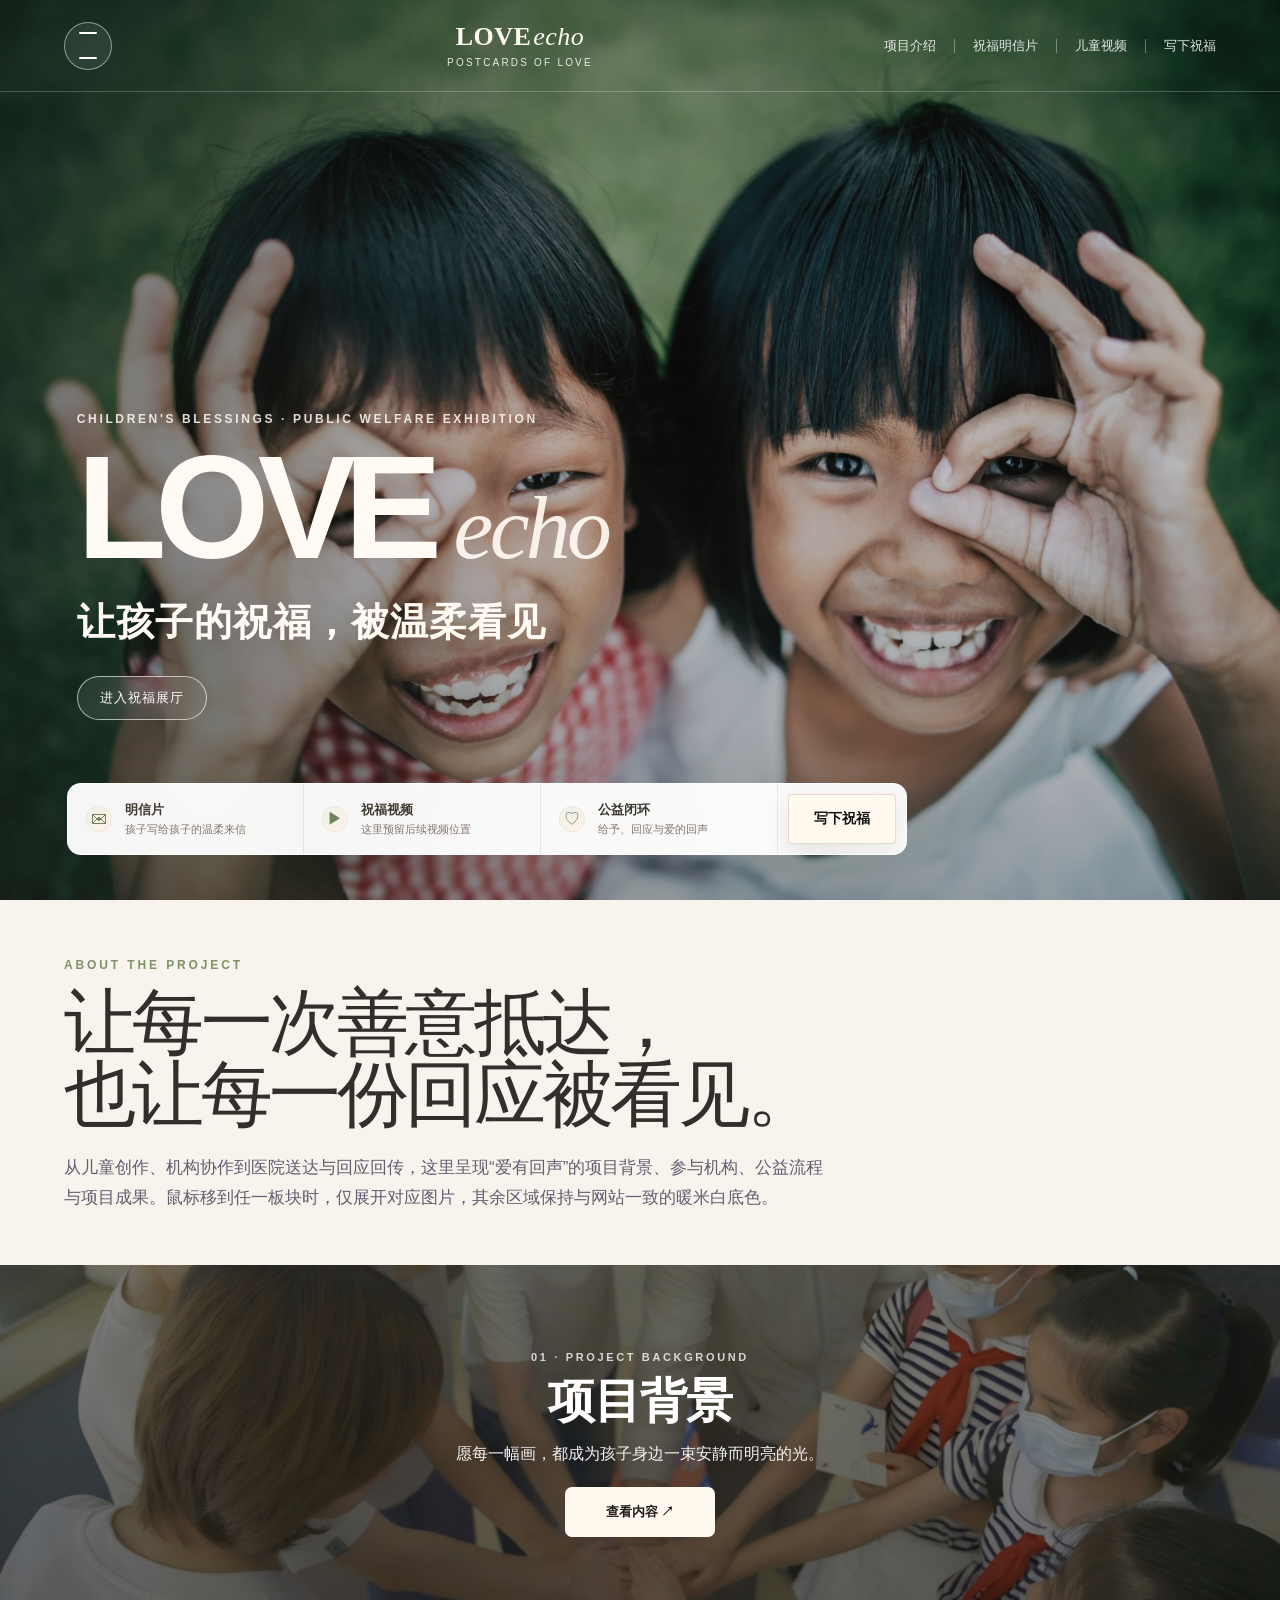
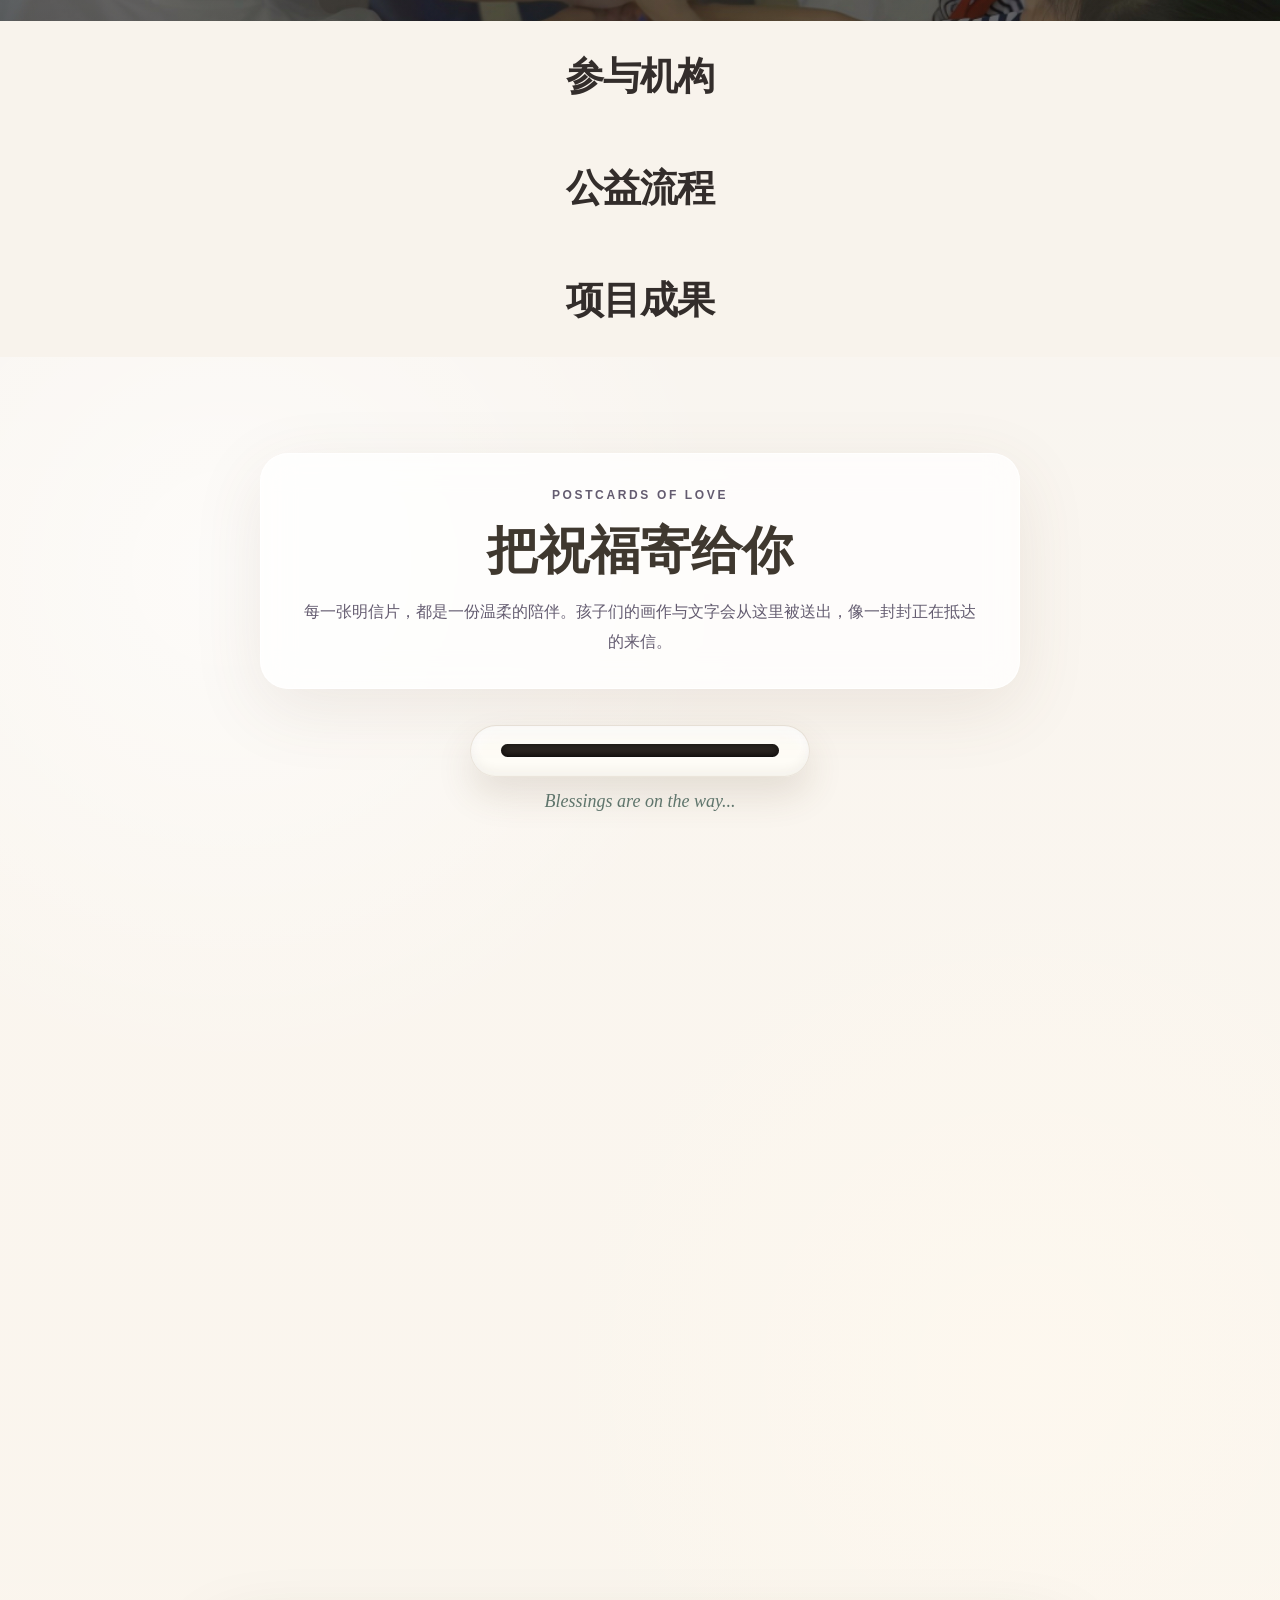
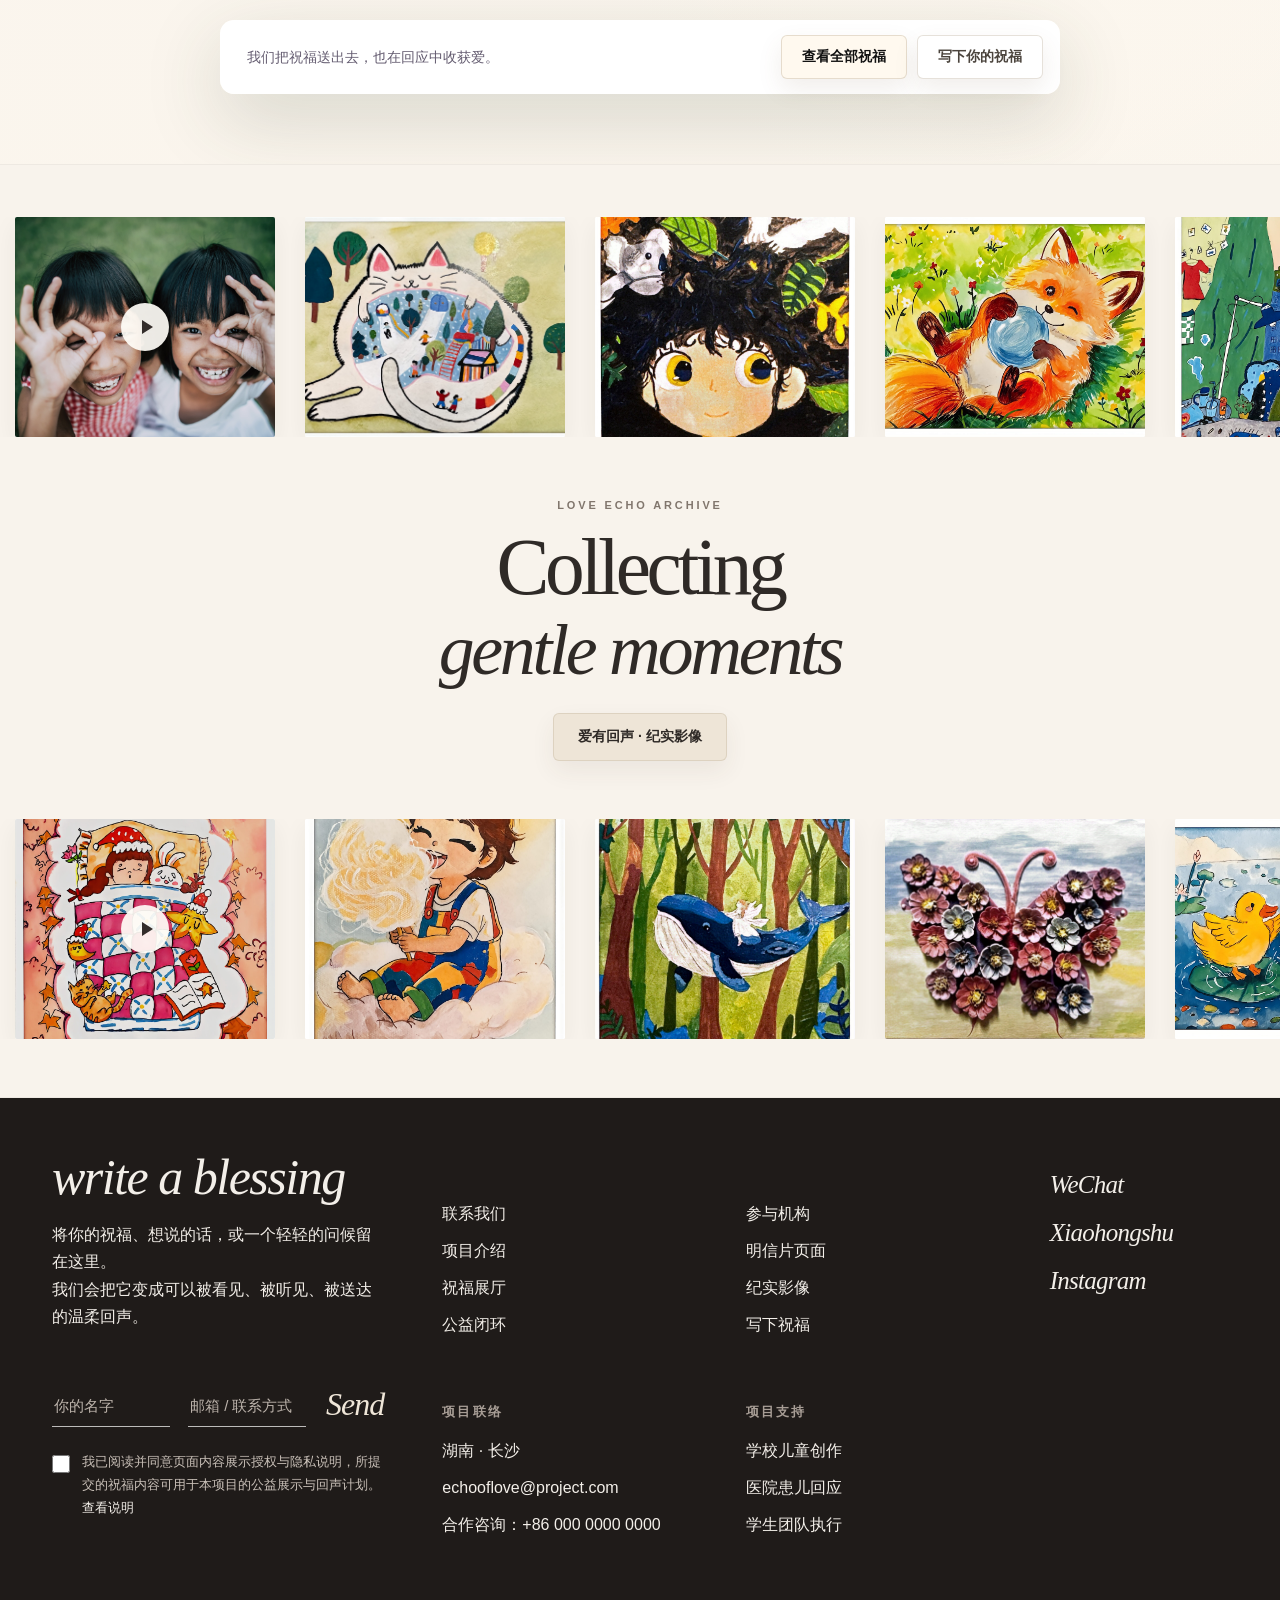
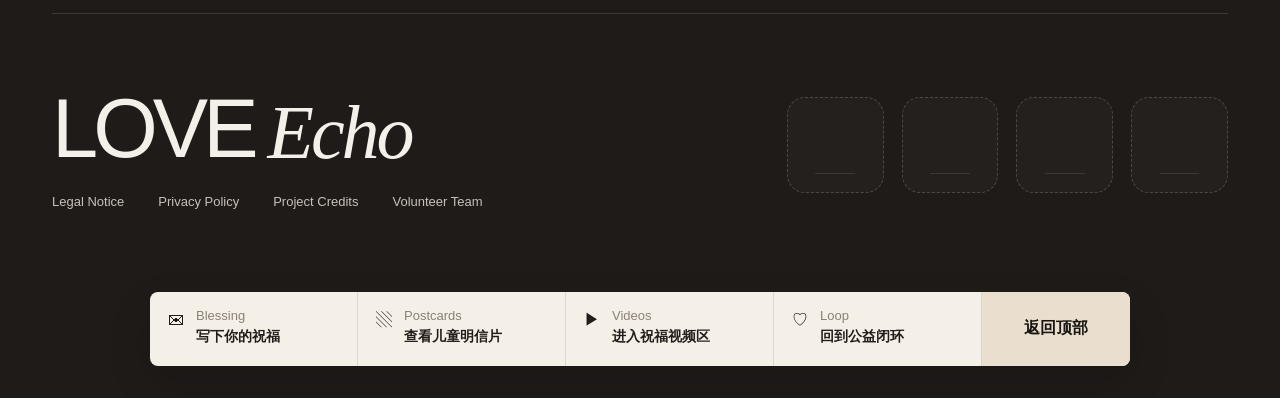
==== commit 57e8bde8: "Add files via upload" ====
--- a/index.html
+++ b/index.html
@@ -5,7 +5,7 @@
   <meta name="viewport" content="width=device-width, initial-scale=1.0" />
   <title>爱有回声 · 儿童祝福公益展</title>
   <!-- v2: postcard strict fixed 2026-07-09 -->
-  <link rel="stylesheet" href="css/style.css" />
+  <link rel="stylesheet" href="css/style.css?v=6" />
 </head>
 <body>
   <main class="site-shell">
@@ -76,7 +76,7 @@
             <div class="loop-copy">
               <span class="loop-index">01 · Project Background</span>
               <h3>项目背景</h3>
-              <p>把儿童的画作、声音与祝福送到医院，让同龄人的温柔表达成为真实可抵达的陪伴。</p>
+              <p>愿每一幅画，都成为孩子身边一束安静而明亮的光。</p>
               <span class="loop-button">查看内容 ↗</span>
             </div>
           </div>
@@ -88,7 +88,7 @@
             <div class="loop-copy">
               <span class="loop-index">02 · Organizations</span>
               <h3>参与机构</h3>
-              <p>学校、医院、学生团队与公益伙伴共同参与，在各自场景中完成创作、送达与回应。</p>
+              <p>因为有人并肩同行，远方的祝福才有了抵达的方向。</p>
               <span class="loop-button">查看内容 ↗</span>
             </div>
           </div>
@@ -100,7 +100,7 @@
             <div class="loop-copy">
               <span class="loop-index">03 · Workflow</span>
               <h3>公益流程</h3>
-              <p>从儿童创作、内容整理与二维码制作，到医院展示、扫码观看和回应回传，形成完整路径。</p>
+              <p>从一双小手出发，经过许多人的守护，温柔终于被送到。</p>
               <span class="loop-button">查看内容 ↗</span>
             </div>
           </div>
@@ -112,7 +112,7 @@
             <div class="loop-copy">
               <span class="loop-index">04 · Outcomes</span>
               <h3>项目成果</h3>
-              <p>记录画作、影像、明信片与真实回应，让公益成果不仅被统计，也被看见和感受。</p>
+              <p>每一次微笑与回应，都是这场温柔相遇留下的珍贵回声。</p>
               <span class="loop-button">查看内容 ↗</span>
             </div>
           </div>
@@ -147,15 +147,23 @@
       </div>
     </section>
 
-    <!-- 04 视频区：预留位置，后续继续改 -->
-    <section class="section video-section" id="videos">
-      <p class="section-kicker">VIDEOS</p>
-      <h2>儿童祝福视频预留区</h2>
-      <p>这里后续可以放儿童祝福视频、医院回应视频、团队公益纪实等内容。把视频放进 videos 文件夹后，再在代码中替换路径即可。</p>
-      <div class="video-grid">
-        <article class="video-card"><div class="video-box">VIDEO 01</div><h3>祝福视频一</h3><p>预留儿童祝福视频。</p></article>
-        <article class="video-card"><div class="video-box">VIDEO 02</div><h3>祝福视频二</h3><p>预留医院回应或互动视频。</p></article>
-        <article class="video-card"><div class="video-box">VIDEO 03</div><h3>公益纪实</h3><p>预留项目纪实或赛事展示片。</p></article>
+    <!-- 04 公益纪实：上下两排图片与视频缓慢漂浮，点击后放大查看 -->
+    <section class="documentary-section" id="videos" aria-label="公益纪实影像">
+      <div class="media-marquee media-marquee-top" aria-label="上方纪实影像带">
+        <div class="media-track" id="mediaTrackTop"></div>
+      </div>
+
+      <div class="documentary-center">
+        <p class="documentary-kicker">LOVE ECHO ARCHIVE</p>
+        <h2>
+          <span>Collecting</span>
+          <em>gentle moments</em>
+        </h2>
+        <button class="documentary-button" id="openFirstMedia" type="button">爱有回声 · 纪实影像</button>
+      </div>
+
+      <div class="media-marquee media-marquee-bottom" aria-label="下方纪实影像带">
+        <div class="media-track" id="mediaTrackBottom"></div>
       </div>
     </section>
 
@@ -277,6 +285,19 @@
     <div class="gallery-grid" id="galleryGrid"></div>
   </section>
 
-  <script src="js/script.js"></script>
+  <!-- 纪实图片 / 视频查看弹窗 -->
+  <section class="media-modal" id="mediaModal" aria-label="纪实影像查看器" aria-hidden="true">
+    <div class="media-modal-dialog" role="dialog" aria-modal="true" aria-labelledby="mediaModalTitle">
+      <button class="media-modal-close" id="mediaModalClose" type="button" aria-label="关闭纪实影像">×</button>
+      <div class="media-modal-body" id="mediaModalBody"></div>
+      <div class="media-modal-caption">
+        <p class="media-modal-type" id="mediaModalType">LOVE ECHO ARCHIVE</p>
+        <h2 id="mediaModalTitle">公益纪实</h2>
+        <p id="mediaModalText"></p>
+      </div>
+    </div>
+  </section>
+
+  <script src="js/script.js?v=6"></script>
 </body>
 </html>
--- a/css/style.css
+++ b/css/style.css
@@ -493,6 +493,200 @@
 }
 .video-card h3 { margin-bottom: 8px; }
 .video-card p { color: #81766d; line-height: 1.7; }
+/* ===== 公益纪实漂浮影像区 ===== */
+.documentary-section {
+  position: relative;
+  overflow: hidden;
+  padding: 52px 0 58px;
+  background: #f8f3ec;
+  border-top: 1px solid rgba(84, 72, 64, .06);
+  border-bottom: 1px solid rgba(84, 72, 64, .06);
+}
+.media-marquee { width: 100%; overflow: hidden; }
+.media-track {
+  display: flex;
+  width: max-content;
+  gap: 30px;
+  padding: 0 15px;
+  will-change: transform;
+  animation: documentaryDriftLeft 54s linear infinite;
+}
+.media-marquee-bottom .media-track {
+  animation-name: documentaryDriftRight;
+  animation-duration: 60s;
+}
+.media-marquee:hover .media-track,
+.media-marquee:focus-within .media-track { animation-play-state: paused; }
+@keyframes documentaryDriftLeft { from { transform: translateX(0); } to { transform: translateX(-50%); } }
+@keyframes documentaryDriftRight { from { transform: translateX(-50%); } to { transform: translateX(0); } }
+.media-card {
+  position: relative;
+  flex: 0 0 260px;
+  width: 260px;
+  height: 220px;
+  padding: 0;
+  border: 0;
+  border-radius: 2px;
+  overflow: hidden;
+  background: #fff;
+  cursor: pointer;
+  box-shadow: 0 8px 26px rgba(57, 48, 42, .06);
+  transition: transform .28s ease, box-shadow .28s ease;
+}
+.media-card:hover,
+.media-card:focus-visible {
+  transform: translateY(-3px);
+  box-shadow: 0 15px 34px rgba(57, 48, 42, .11);
+  outline: none;
+}
+.media-card img {
+  width: 100%;
+  height: 100%;
+  object-fit: cover;
+  display: block;
+  transition: transform .5s ease;
+}
+.media-card:hover img { transform: scale(1.025); }
+.media-card-play {
+  position: absolute;
+  inset: 0;
+  display: grid;
+  place-items: center;
+  background: rgba(25, 27, 24, .10);
+}
+.media-card-play::before {
+  content: "";
+  width: 48px;
+  height: 48px;
+  border-radius: 50%;
+  background: rgba(255, 253, 248, .92);
+  box-shadow: 0 10px 28px rgba(24, 24, 22, .15);
+}
+.media-card-play::after {
+  content: "";
+  position: absolute;
+  border-left: 11px solid #332d2b;
+  border-top: 7px solid transparent;
+  border-bottom: 7px solid transparent;
+  transform: translateX(2px);
+}
+.documentary-center {
+  min-height: 300px;
+  padding: 62px 24px 58px;
+  display: flex;
+  flex-direction: column;
+  align-items: center;
+  justify-content: center;
+  text-align: center;
+}
+.documentary-kicker {
+  margin-bottom: 18px;
+  font-size: 11px;
+  font-weight: 800;
+  letter-spacing: .26em;
+  color: #81766d;
+}
+.documentary-center h2 {
+  display: flex;
+  flex-direction: column;
+  align-items: center;
+  line-height: .98;
+  color: #2f2a27;
+  font-family: Georgia, "Times New Roman", serif;
+  font-weight: 400;
+}
+.documentary-center h2 span {
+  font-size: clamp(48px, 6.2vw, 88px);
+  letter-spacing: -.055em;
+}
+.documentary-center h2 em {
+  margin-top: 8px;
+  font-size: clamp(42px, 5.6vw, 78px);
+  font-weight: 400;
+  font-style: italic;
+  letter-spacing: -.045em;
+}
+.documentary-button {
+  margin-top: 28px;
+  min-height: 48px;
+  padding: 0 24px;
+  border-radius: 6px;
+  border: 1px solid rgba(116, 91, 54, .14);
+  background: #eee5d7;
+  color: #2e2926;
+  font-size: 14px;
+  font-weight: 800;
+  cursor: pointer;
+  box-shadow: 0 10px 24px rgba(74, 55, 38, .07);
+  transition: transform .22s ease, background .22s ease;
+}
+.documentary-button:hover { transform: translateY(-1px); background: #e9decd; }
+.media-modal {
+  position: fixed;
+  inset: 0;
+  z-index: 120;
+  display: grid;
+  place-items: center;
+  padding: 24px;
+  background: rgba(35, 31, 29, .72);
+  opacity: 0;
+  pointer-events: none;
+  transition: opacity .28s ease;
+  backdrop-filter: blur(10px);
+  -webkit-backdrop-filter: blur(10px);
+}
+.media-modal.active { opacity: 1; pointer-events: auto; }
+.media-modal-dialog {
+  position: relative;
+  width: min(980px, 94vw);
+  max-height: 92vh;
+  overflow: auto;
+  background: #fffdf8;
+  border-radius: 18px;
+  box-shadow: 0 30px 90px rgba(0,0,0,.28);
+}
+.media-modal-close {
+  position: absolute;
+  top: 14px;
+  right: 14px;
+  z-index: 2;
+  width: 42px;
+  height: 42px;
+  border: 0;
+  border-radius: 50%;
+  background: rgba(255,253,248,.92);
+  color: #302b28;
+  font-size: 27px;
+  line-height: 1;
+  cursor: pointer;
+  box-shadow: 0 10px 24px rgba(0,0,0,.12);
+}
+.media-modal-body {
+  width: 100%;
+  min-height: 420px;
+  display: grid;
+  place-items: center;
+  background: #eee9e2;
+}
+.media-modal-body img,
+.media-modal-body video {
+  display: block;
+  width: 100%;
+  max-height: 68vh;
+  object-fit: contain;
+  background: #111;
+}
+.media-modal-caption { padding: 24px 28px 28px; }
+.media-modal-type {
+  margin-bottom: 8px;
+  color: #7f9368;
+  font-size: 10px;
+  font-weight: 900;
+  letter-spacing: .22em;
+}
+.media-modal-caption h2 { margin-bottom: 8px; font-size: 28px; }
+.media-modal-caption > p:last-child { color: #746b65; line-height: 1.7; }
+
 .soft-btn {
   display: inline-flex;
   margin-top: 28px;
@@ -579,6 +773,11 @@
   .postcard-actions { grid-template-columns: 1fr; margin-top: 34px; padding: 18px; text-align: center; }
   .postcard-btns { justify-content: center; }
   .video-grid { grid-template-columns: 1fr; }
+  .documentary-section { padding: 38px 0 46px; }
+  .media-track { gap: 18px; }
+  .media-card { flex-basis: 220px; width: 220px; height: 184px; }
+  .documentary-center { min-height: 250px; padding: 48px 18px 44px; }
+  .media-modal-body { min-height: 280px; }
 }
 
 @media (max-width: 520px) {
@@ -588,6 +787,10 @@
   .hero-slogan { font-size: 22px; }
   .postcard-heading { border-radius: 22px; }
   .postcard-heading h2, .section h2 { font-size: 32px; }
+  .media-card { flex-basis: 178px; width: 178px; height: 150px; }
+  .media-track { gap: 14px; }
+  .documentary-center { min-height: 220px; padding: 42px 16px 40px; }
+  .documentary-button { min-height: 44px; padding: 0 18px; }
 }
 
 /* ===== 公益闭环四板块：One Shot 式单条图片展开 ===== */
@@ -654,10 +857,10 @@
   transition: opacity .28s ease, transform .45s cubic-bezier(.22,.78,.24,1);
 }
 .loop-summary span {
-  font-family: Georgia, "Times New Roman", "Songti SC", serif;
-  font-size: clamp(36px, 4vw, 58px);
-  font-weight: 400;
-  letter-spacing: -.04em;
+  font-family: "Microsoft YaHei", "PingFang SC", "Noto Sans SC", Arial, sans-serif;
+  font-size: clamp(26px, 3vw, 42px);
+  font-weight: 700;
+  letter-spacing: -.02em;
 }
 .loop-chapter.active .loop-summary {
   opacity: 0;
@@ -726,11 +929,11 @@
 }
 .loop-copy h3 {
   margin: 0;
-  font-family: Georgia, "Times New Roman", "Songti SC", serif;
-  font-size: clamp(44px, 5vw, 72px);
-  line-height: 1;
-  font-weight: 400;
-  letter-spacing: -.045em;
+  font-family: "Microsoft YaHei", "PingFang SC", "Noto Sans SC", Arial, sans-serif;
+  font-size: clamp(30px, 3.7vw, 52px);
+  line-height: 1.08;
+  font-weight: 700;
+  letter-spacing: -.025em;
 }
 .loop-copy p {
   margin: 14px auto 20px;
@@ -759,8 +962,8 @@
   .loop-chapter { height: 90px; }
   .loop-chapter.active { height: 320px; }
   .loop-summary { height: 90px; }
-  .loop-summary span { font-size: 33px; }
-  .loop-copy h3 { font-size: 45px; }
+  .loop-summary span { font-size: 28px; }
+  .loop-copy h3 { font-size: 36px; }
   .loop-copy p { font-size: 14px; }
 }
 
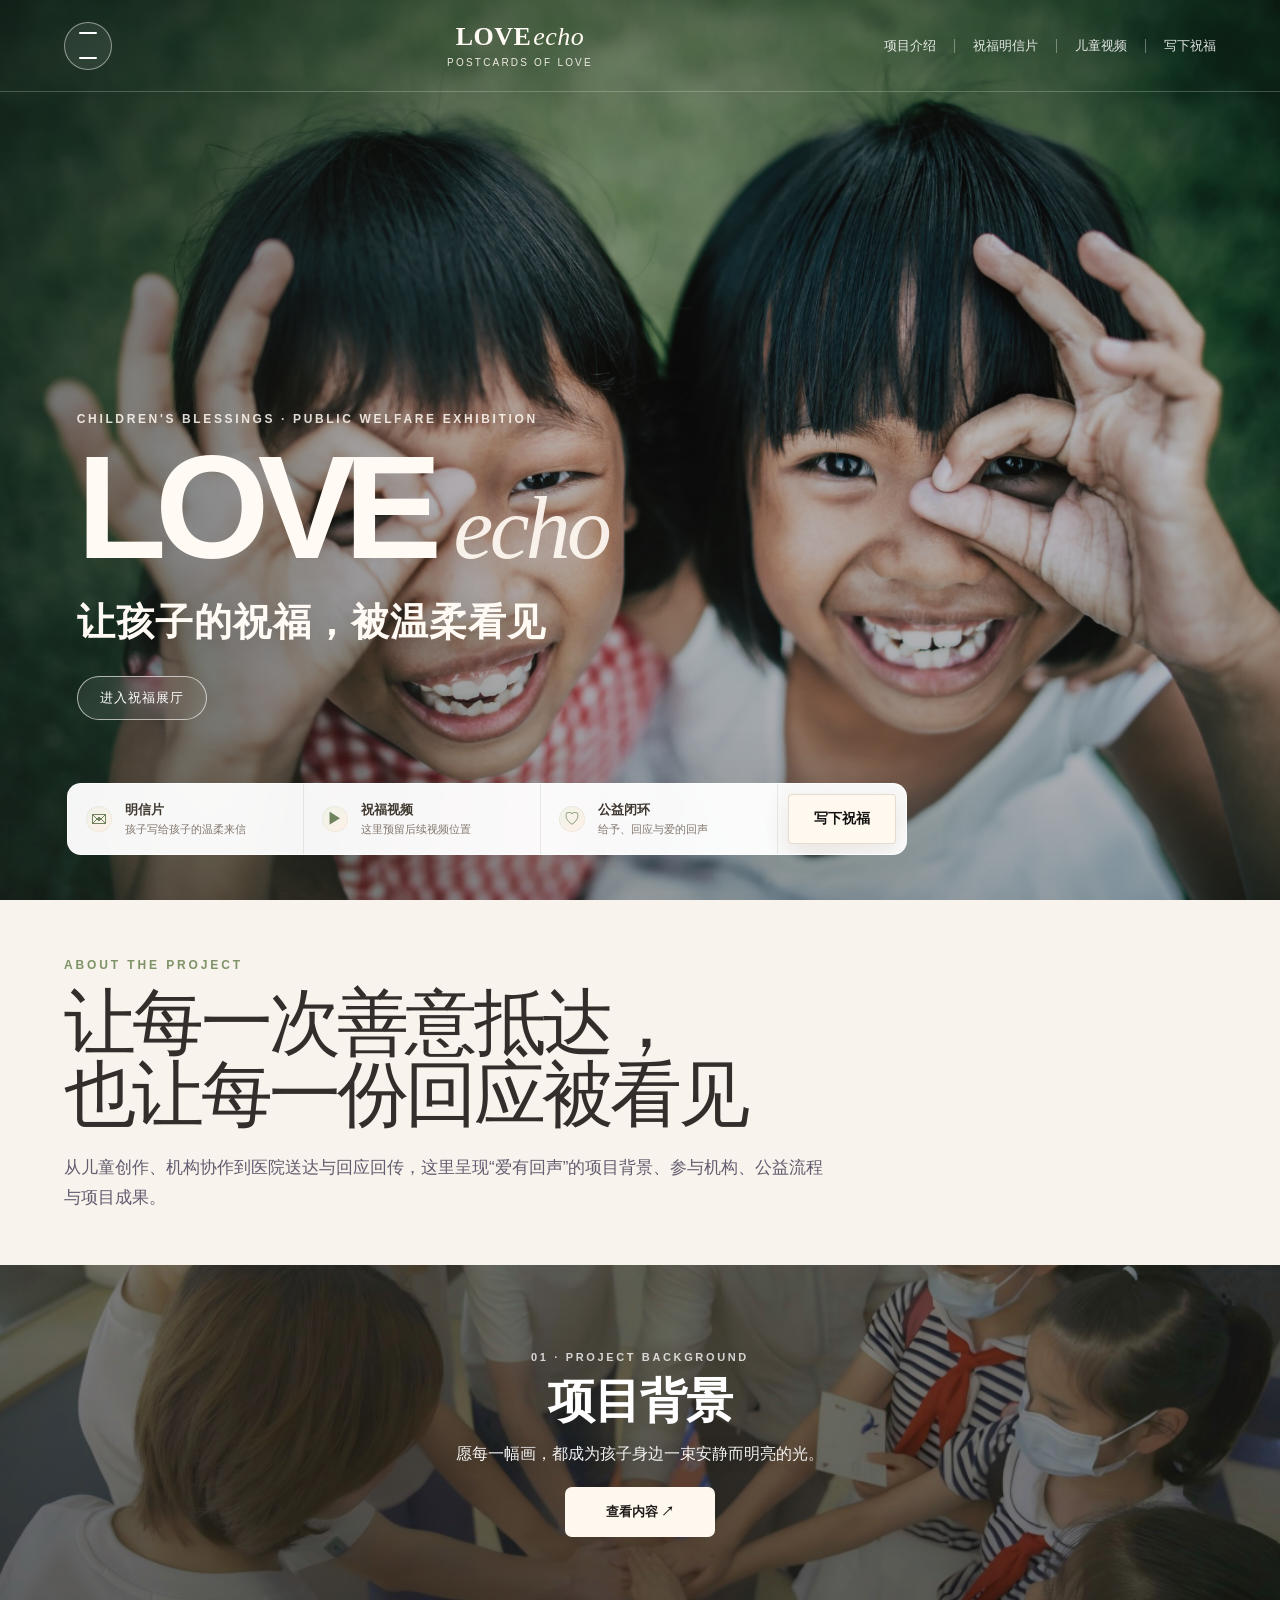
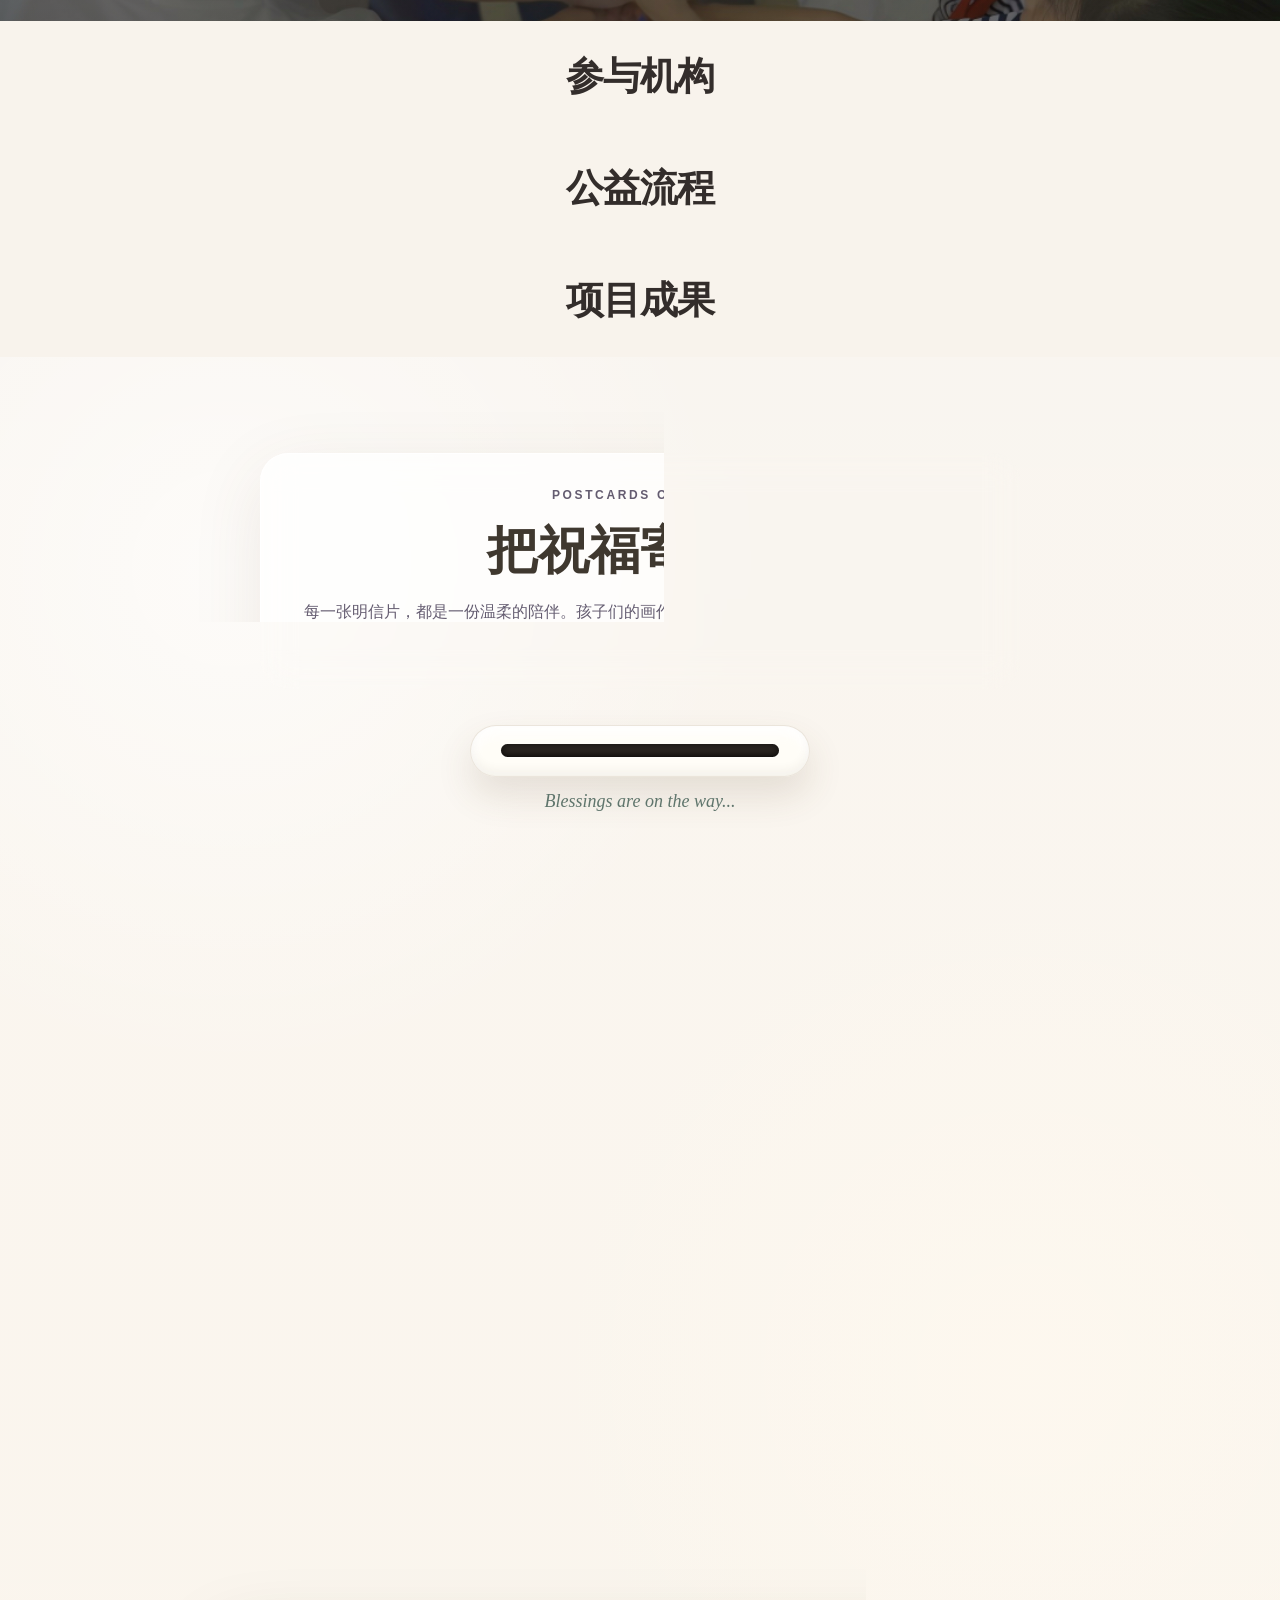
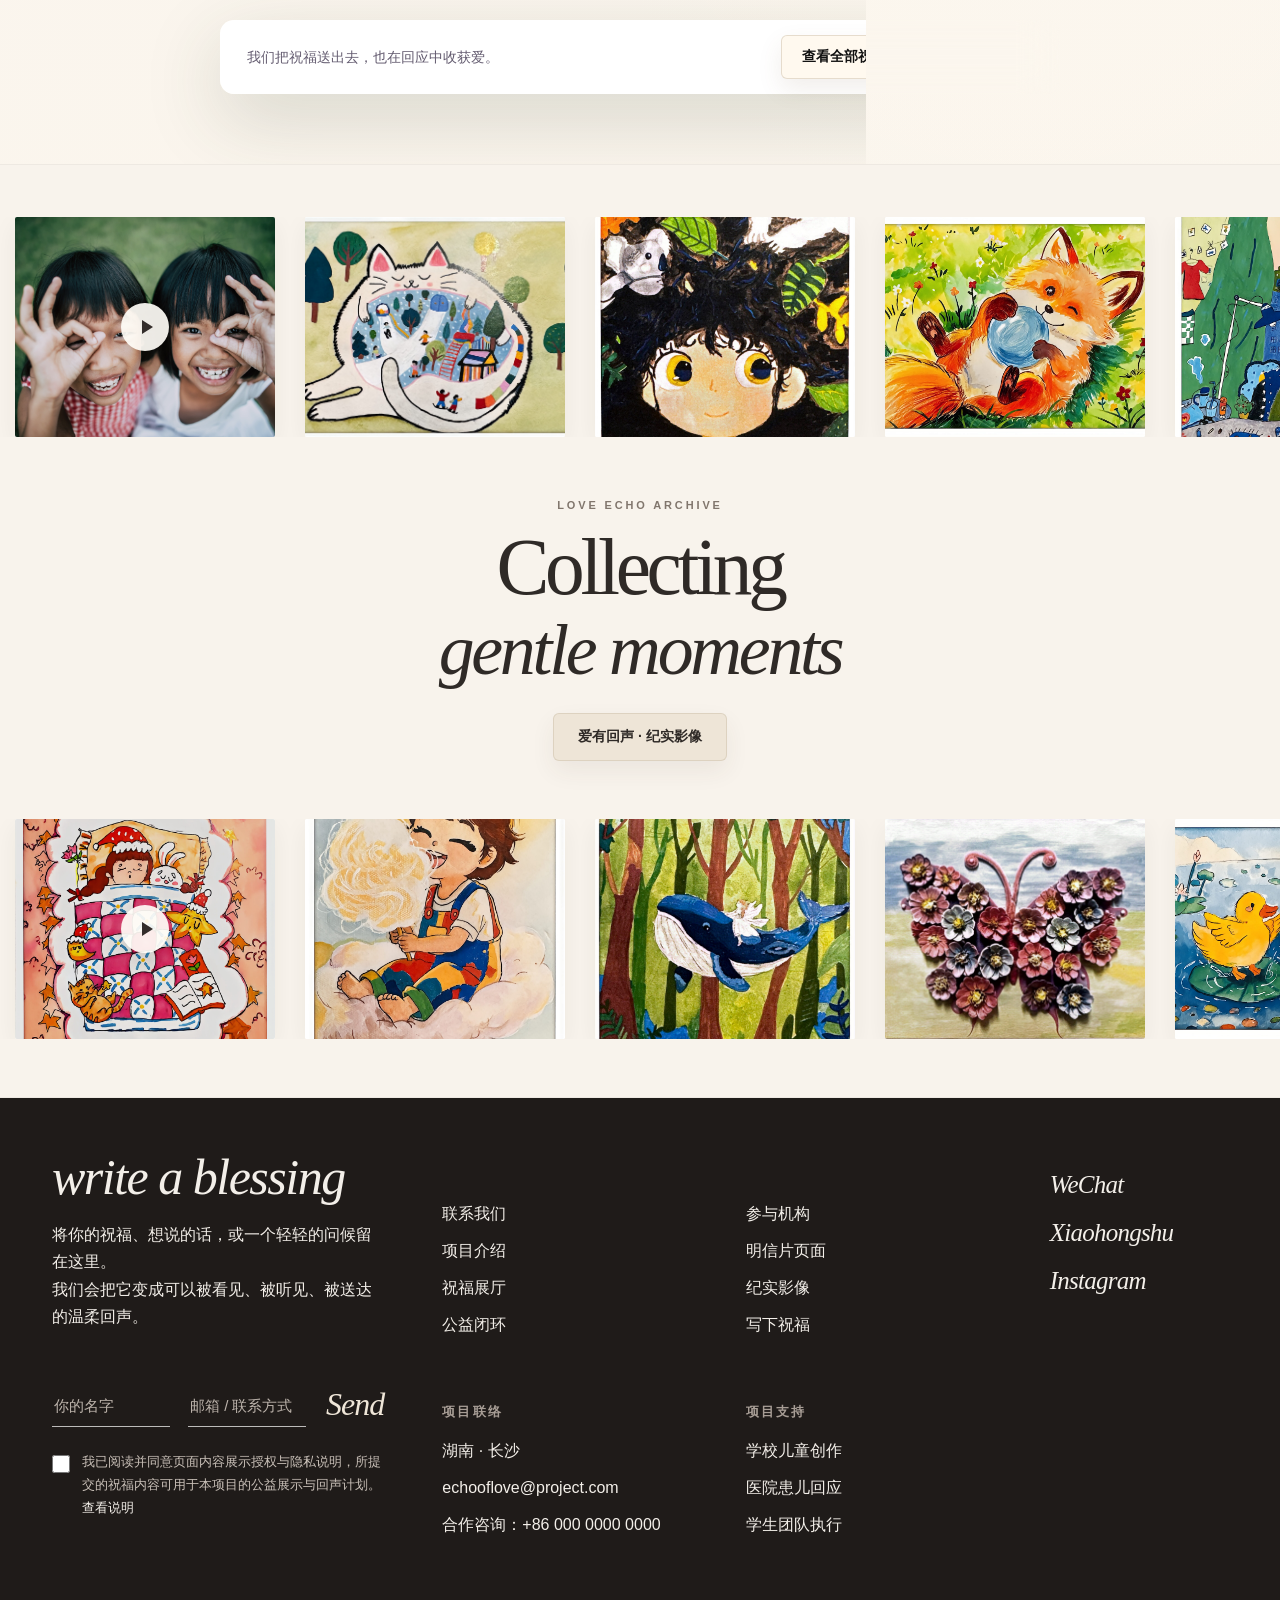
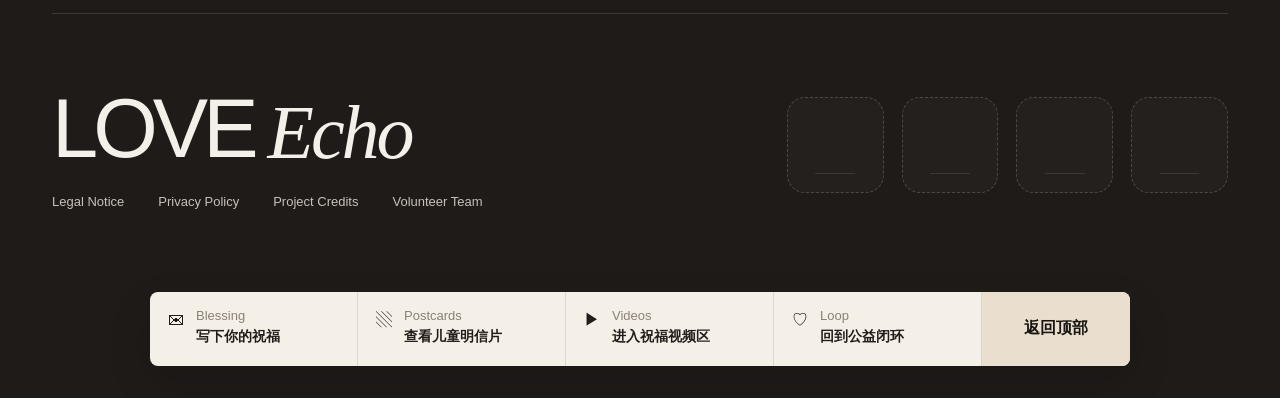
==== commit 88406523: "Update index.html" ====
--- a/index.html
+++ b/index.html
@@ -64,8 +64,8 @@
       <header class="loop-intro">
         <div class="loop-intro-inner">
           <p class="loop-eyebrow">ABOUT THE PROJECT</p>
-          <h2>让每一次善意抵达，<br>也让每一份回应被看见。</h2>
-          <p>从儿童创作、机构协作到医院送达与回应回传，这里呈现“爱有回声”的项目背景、参与机构、公益流程与项目成果。鼠标移到任一板块时，仅展开对应图片，其余区域保持与网站一致的暖米白底色。</p>
+          <h2>让每一次善意抵达，<br>也让每一份回应被看见</h2>
+          <p>从儿童创作、机构协作到医院送达与回应回传，这里呈现“爱有回声”的项目背景、参与机构、公益流程与项目成果。</p>
         </div>
       </header>
 
